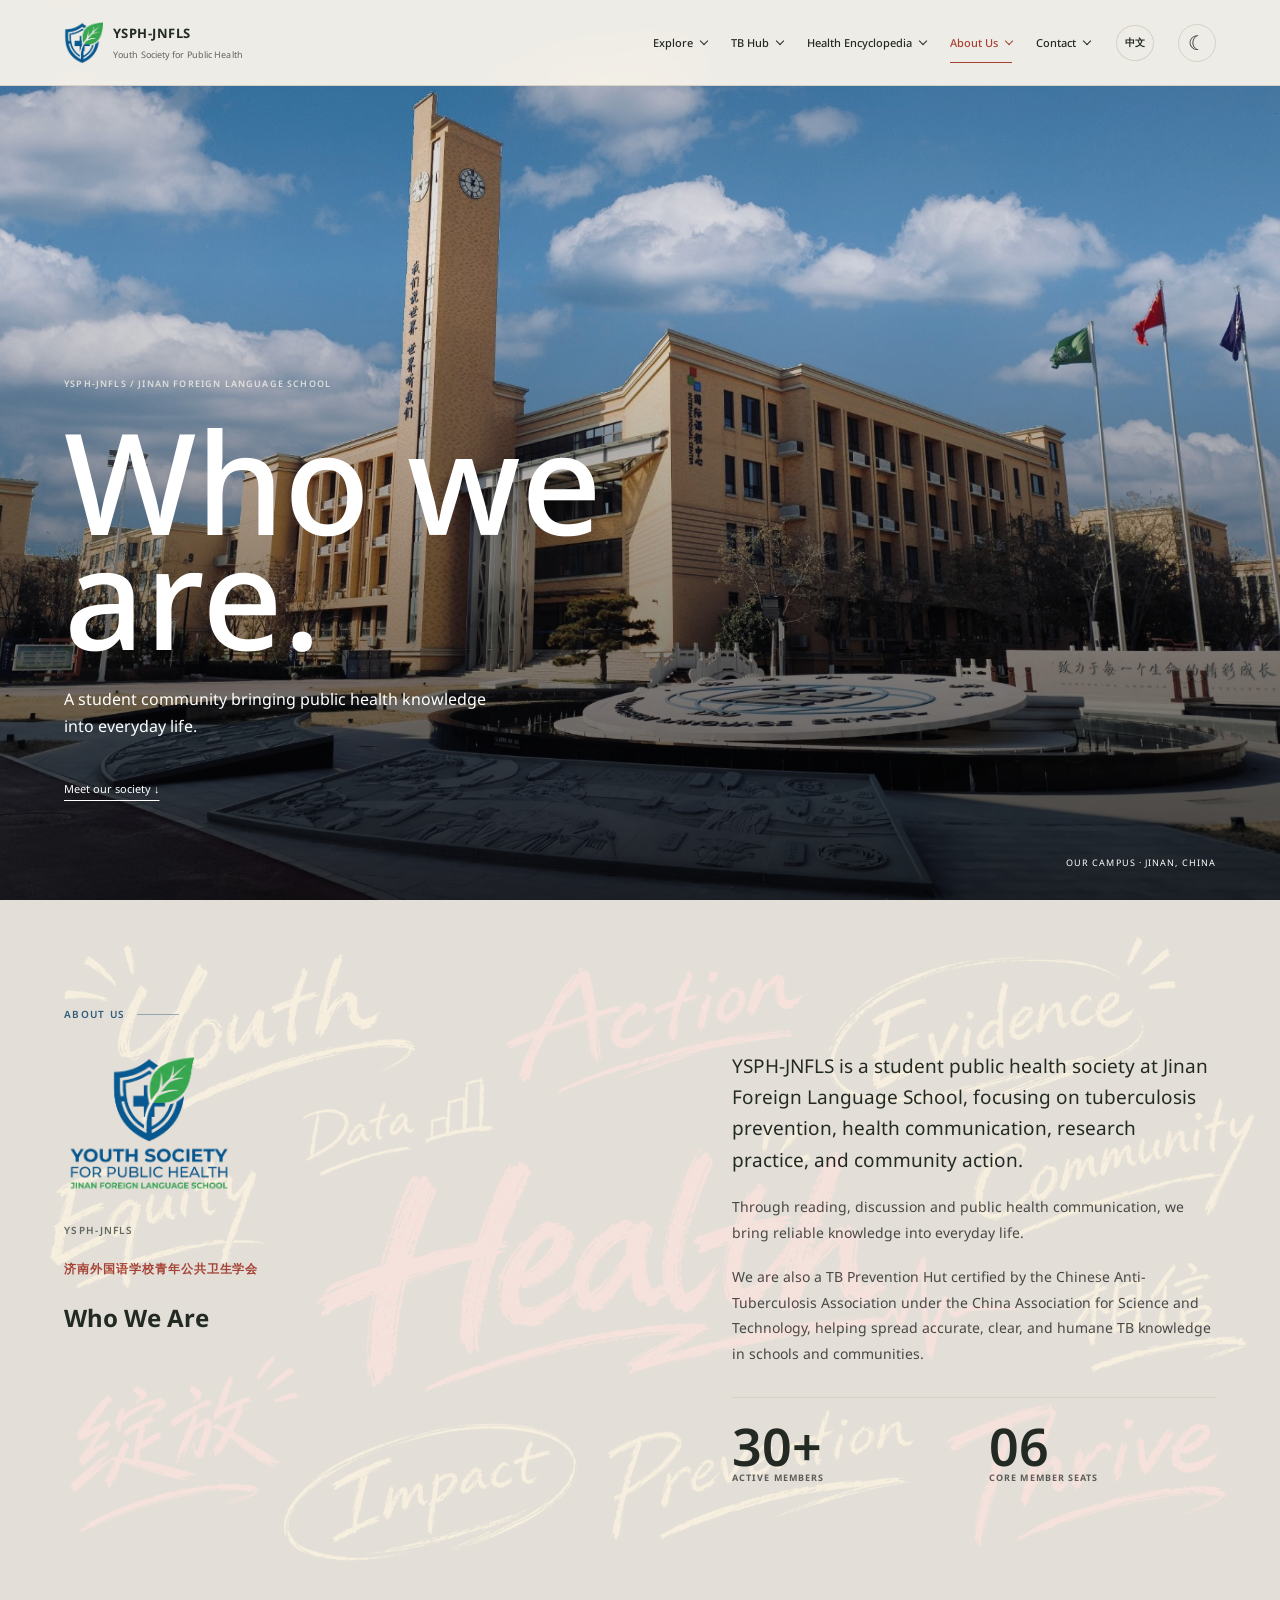
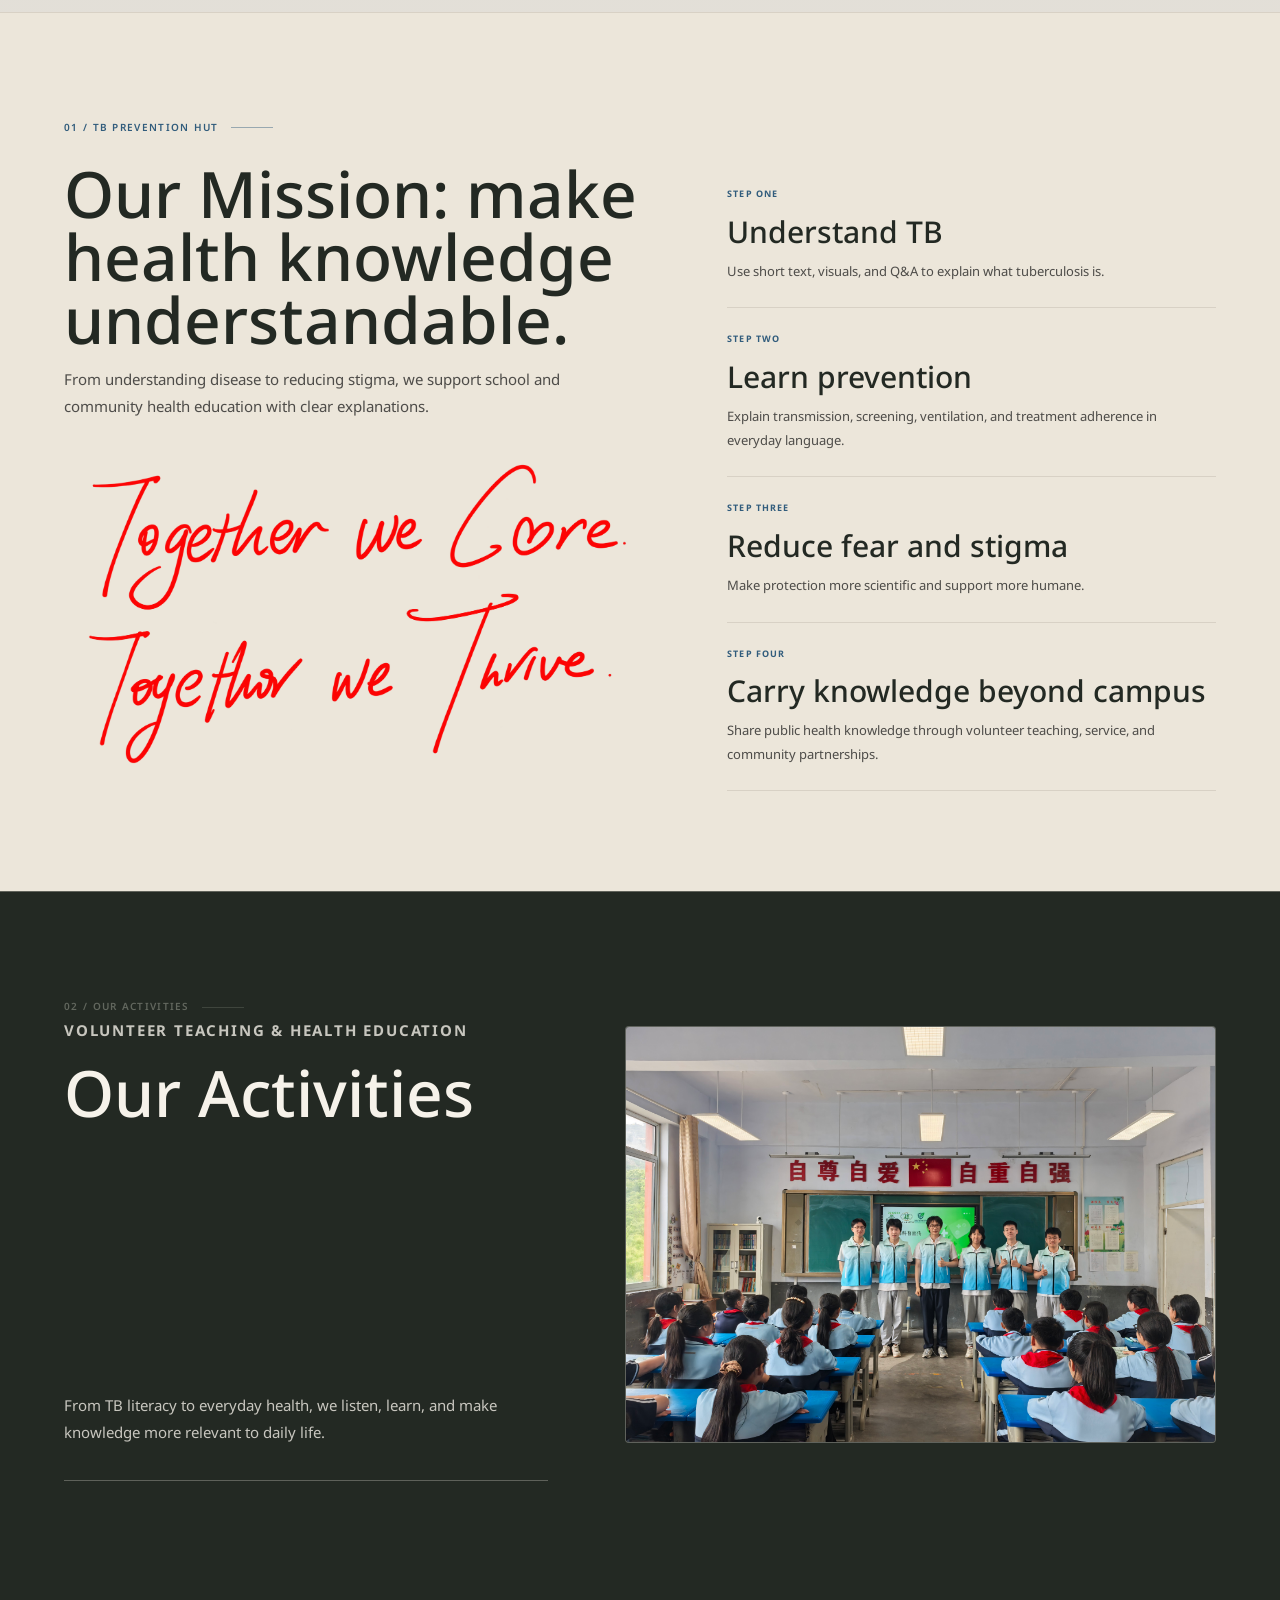
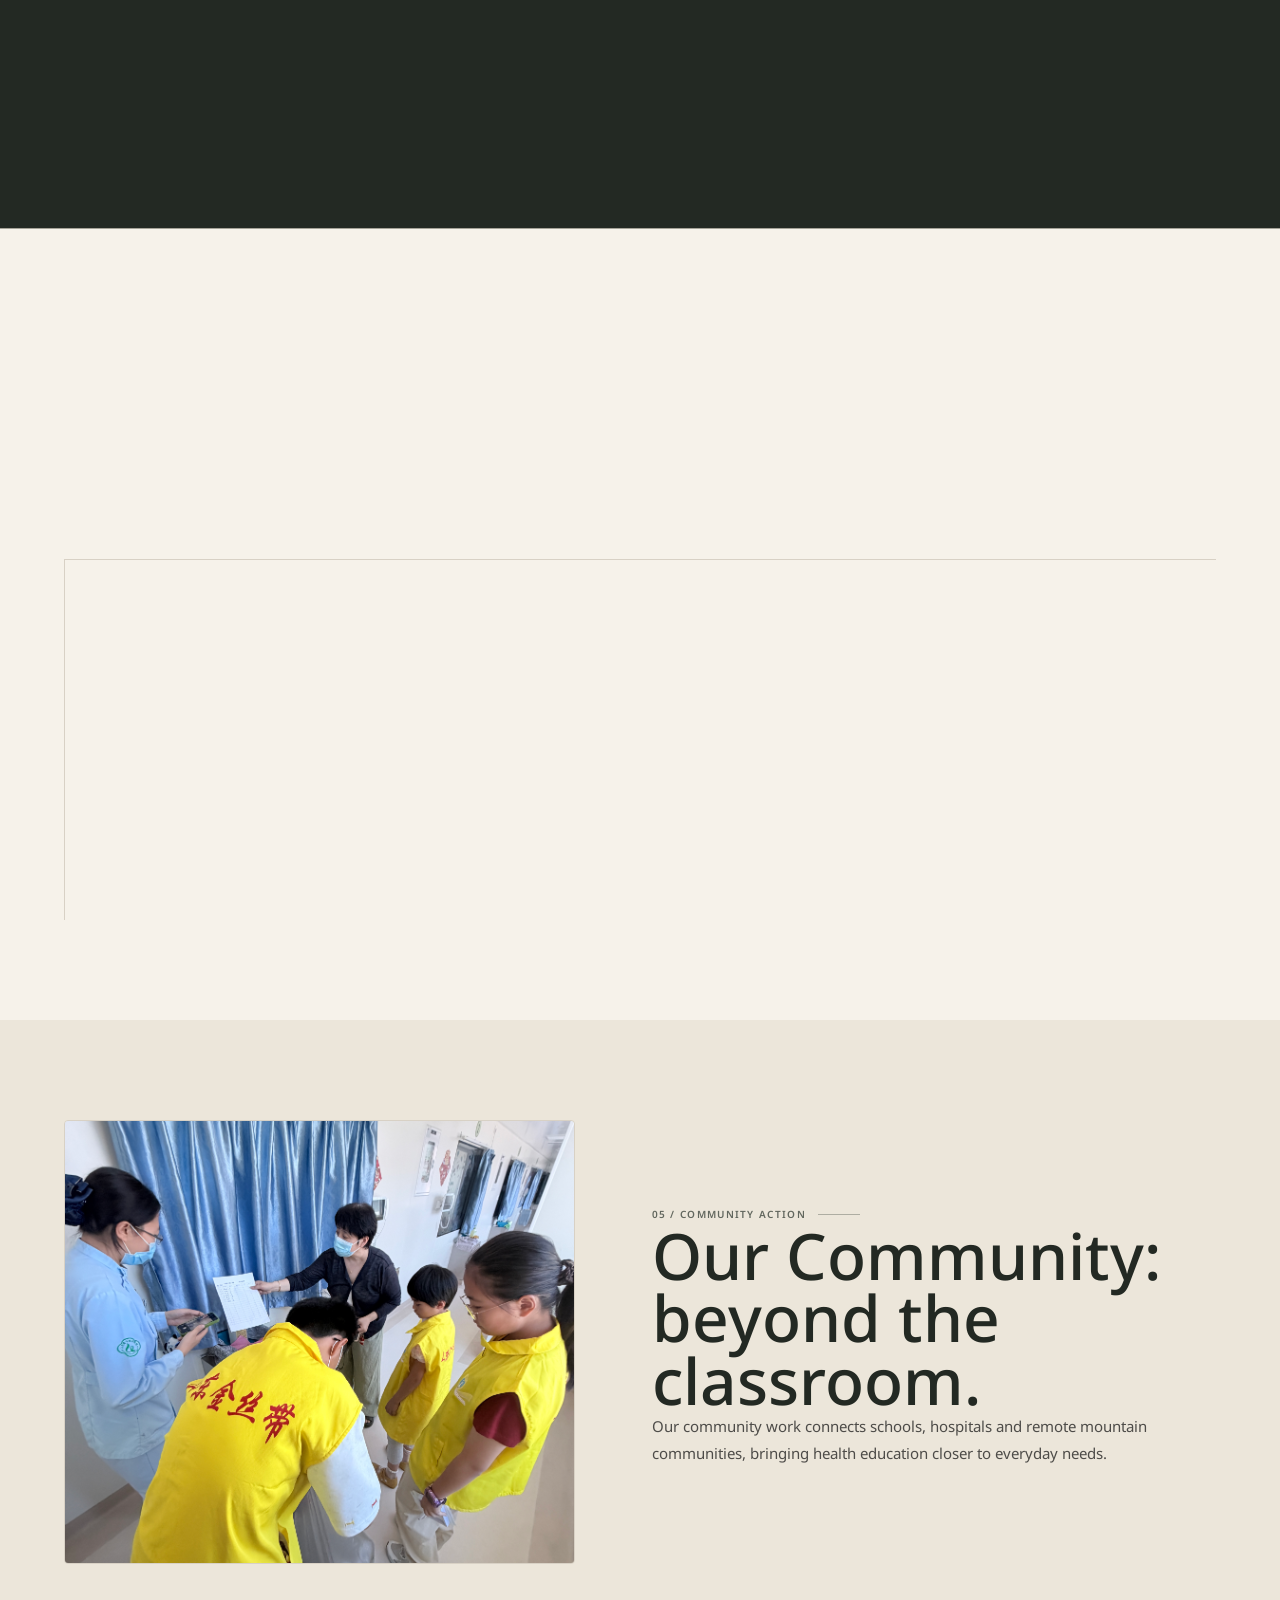
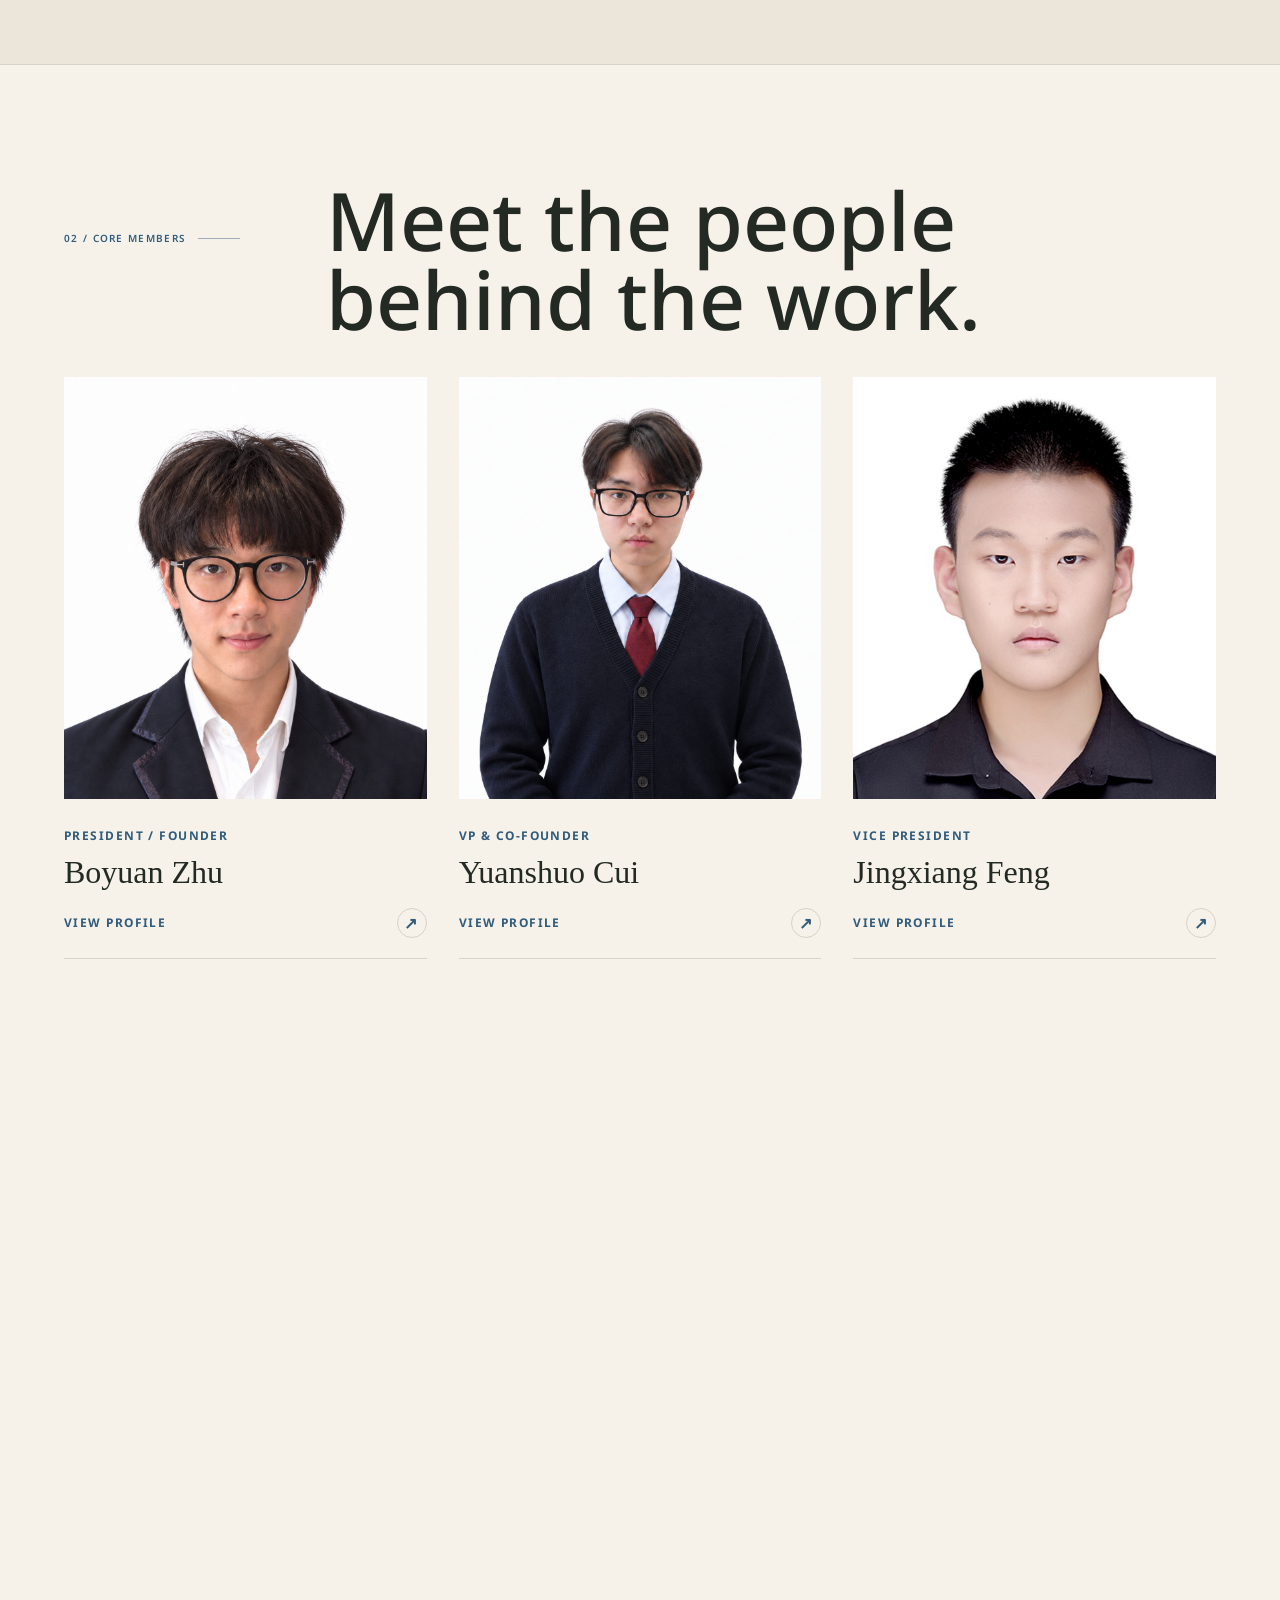
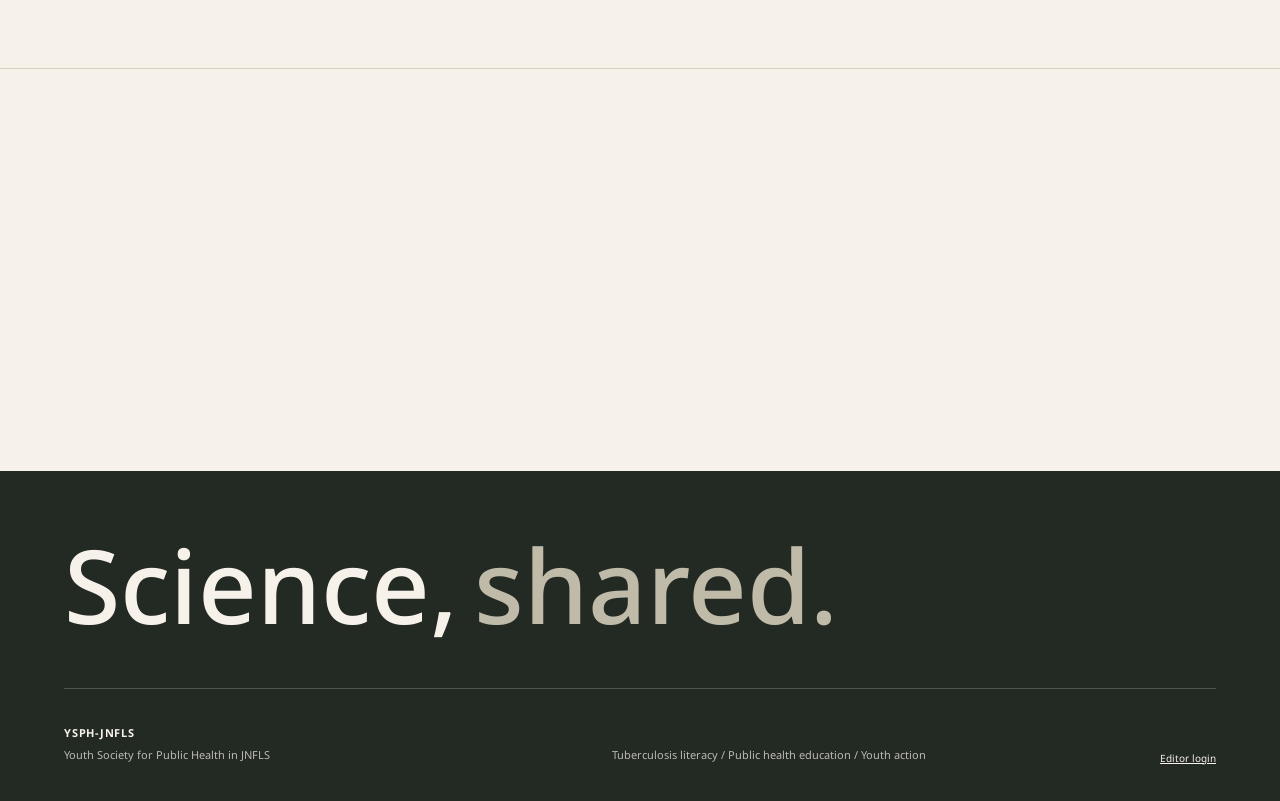
==== about.html @ 0bb88e02 "Update society introduction background and membership" ====
<!DOCTYPE html>
<html lang="en">
  <head>
    <meta charset="UTF-8" />
    <meta name="viewport" content="width=device-width, initial-scale=1.0" />
    <meta
      name="description"
      content="关于济南外国语学校青年公共卫生学会、结核病科普小屋认证身份、核心成员与青年公共健康行动。"
    />
    <title>关于我们 | YSPH-JNFLS</title>



    <link rel="stylesheet" href="styles.css?v=journal10" />
  <link rel="stylesheet" href="fonts.css?v=library-oct26"><link rel="stylesheet" href="editorial.css?v=library-oct26"><link rel="stylesheet" href="members.css?v=member-zhong-profile"><link rel="stylesheet" href="theme.css?v=6"><script src="theme.js?v=1"></script></head>
  <body class="light-page">
    <header class="site-header header-light" data-header>
      <a class="brand" href="index.html#top" aria-label="YSPH-JNFLS home">
        <img src="images/LOGO/society-mark-transparent.png" alt="" />
        <span class="brand-copy"><span class="brand-name">YSPH-JNFLS</span><span class="brand-descriptor" data-zh="青年公共卫生学会" data-en="Youth Society for Public Health">Youth Society for Public Health</span></span>
      </a>

      <button class="menu-toggle" type="button" aria-label="Open navigation" aria-expanded="false" data-menu-toggle>
        <span></span>
        <span></span>
      </button>

      <nav class="site-nav" aria-label="Primary navigation" data-site-nav>
<div class="nav-dropdown" data-dropdown><button class="nav-dropdown-toggle" type="button" aria-expanded="false" aria-controls="explore-menu" data-dropdown-toggle><span data-en="Explore" data-zh="科普首页">Explore</span><span class="nav-chevron" aria-hidden="true"></span></button>
<div class="nav-dropdown-menu" id="explore-menu"><p class="nav-menu-caption"><span data-en="Start with a question" data-zh="从一个问题开始">Start with a question</span></p>
<a href="index.html#top"><span data-en="Home" data-zh="首页">Home</span><span class="nav-link-arrow" aria-hidden="true">↗</span></a>
<a href="index.html#tb-knowledge"><span data-en="Featured: TB Explained" data-zh="本期专题：认识结核病">Featured: TB Explained</span><span class="nav-link-arrow" aria-hidden="true">↗</span></a>
<a href="index.html#reading"><span data-en="Science Literacy" data-zh="科学素养">Science Literacy</span><span class="nav-link-arrow" aria-hidden="true">↗</span></a>
</div></div>
<div class="nav-dropdown" data-dropdown><button class="nav-dropdown-toggle" type="button" aria-expanded="false" aria-controls="tb-menu" data-dropdown-toggle><span data-en="TB Hub" data-zh="结核病专区">TB Hub</span><span class="nav-chevron" aria-hidden="true"></span></button>
<div class="nav-dropdown-menu" id="tb-menu"><p class="nav-menu-caption"><span data-en="Understand the essentials" data-zh="读懂基础知识">Understand the essentials</span></p>
<a href="index.html#basics"><span data-en="What Is TB?" data-zh="什么是结核病？">What Is TB?</span><span class="nav-link-arrow" aria-hidden="true">↗</span></a>
<a href="index.html#transmission"><span data-en="How It Spreads" data-zh="如何传播">How It Spreads</span><span class="nav-link-arrow" aria-hidden="true">↗</span></a>
<a href="index.html#infection"><span data-en="Infection vs. Disease" data-zh="感染与发病">Infection vs. Disease</span><span class="nav-link-arrow" aria-hidden="true">↗</span></a>
<a href="index.html#care"><span data-en="Symptoms &amp; Seeking Care" data-zh="症状与就医">Symptoms &amp; Seeking Care</span><span class="nav-link-arrow" aria-hidden="true">↗</span></a>
<a href="index.html#tb-edu-hub"><span data-en="TB Edu Hub" data-zh="防痨科普小屋">TB Edu Hub</span><span class="nav-link-arrow" aria-hidden="true">↗</span></a>
<a href="encyclopedia.html?category=Tuberculosis"><span data-en="All TB Articles" data-zh="全部结核病文章">All TB Articles</span><span class="nav-link-arrow" aria-hidden="true">↗</span></a>
</div></div>
<div class="nav-dropdown" data-dropdown><button class="nav-dropdown-toggle" type="button" aria-expanded="false" aria-controls="reading-menu" data-dropdown-toggle><span  data-zh="科普大全" data-en="Health Encyclopedia">Health Encyclopedia</span><span class="nav-chevron" aria-hidden="true"></span></button><div class="nav-dropdown-menu" id="reading-menu"><p class="nav-menu-caption" data-zh="按主题探索公共健康" data-en="Explore public health by topic">Explore public health by topic</p><a href="encyclopedia.html"><span  data-zh="全部文章" data-en="All Articles">All Articles</span><span class="nav-link-arrow" aria-hidden="true">↗</span></a><a href="encyclopedia.html?category=Tuberculosis"><span  data-zh="结核病" data-en="Tuberculosis">Tuberculosis</span><span class="nav-link-arrow" aria-hidden="true">↗</span></a><a href="encyclopedia.html?category=Infectious%20Diseases"><span  data-zh="传染类疾病" data-en="Infectious Diseases">Infectious Diseases</span><span class="nav-link-arrow" aria-hidden="true">↗</span></a><a href="encyclopedia.html?category=Balanced%20Nutrition"><span  data-zh="均衡饮食" data-en="Balanced Nutrition">Balanced Nutrition</span><span class="nav-link-arrow" aria-hidden="true">↗</span></a><a href="encyclopedia.html?category=Everyday%20Movement"><span  data-zh="日常运动" data-en="Everyday Movement">Everyday Movement</span><span class="nav-link-arrow" aria-hidden="true">↗</span></a><a href="encyclopedia.html?category=Antimicrobial%20Resistance"><span  data-zh="抗菌药物耐药" data-en="Antimicrobial Resistance">Antimicrobial Resistance</span><span class="nav-link-arrow" aria-hidden="true">↗</span></a><a href="encyclopedia.html?category=Health%20Information"><span  data-zh="健康信息辨别" data-en="Health Information">Health Information</span><span class="nav-link-arrow" aria-hidden="true">↗</span></a></div></div>
<div class="nav-dropdown" data-dropdown><button class="nav-dropdown-toggle" type="button" aria-expanded="false" aria-controls="about-menu" data-dropdown-toggle><span data-en="About Us" data-zh="关于我们">About Us</span><span class="nav-chevron" aria-hidden="true"></span></button>
<div class="nav-dropdown-menu" id="about-menu"><p class="nav-menu-caption"><span data-en="The people behind the science" data-zh="认识科普背后的我们">The people behind the science</span></p>
<a href="about.html#who-we-are"><span data-en="Who We Are" data-zh="我们是谁">Who We Are</span><span class="nav-link-arrow" aria-hidden="true">↗</span></a>
<a href="about.html#our-mission"><span data-en="Our Mission" data-zh="我们的使命">Our Mission</span><span class="nav-link-arrow" aria-hidden="true">↗</span></a>
<a href="about.html#our-community"><span data-en="Our Community" data-zh="我们的社区">Our Community</span><span class="nav-link-arrow" aria-hidden="true">↗</span></a>
<a href="about.html#members"><span data-en="Our Team" data-zh="我们的团队">Our Team</span><span class="nav-link-arrow" aria-hidden="true">↗</span></a>
<a href="about.html#activities"><span data-en="Our Activities" data-zh="我们的活动">Our Activities</span><span class="nav-link-arrow" aria-hidden="true">↗</span></a>
</div></div>
<div class="nav-dropdown" data-dropdown><button class="nav-dropdown-toggle nav-contact-toggle" type="button" aria-expanded="false" aria-controls="contact-menu" data-dropdown-toggle><span data-en="Contact" data-zh="联系">Contact</span><span class="nav-chevron" aria-hidden="true"></span></button>
<div class="nav-dropdown-menu" id="contact-menu"><p class="nav-menu-caption"><span data-en="Keep the conversation going" data-zh="与我们交流">Keep the conversation going</span></p>
<a href="index.html#contact"><span data-en="Contact Details" data-zh="联系方式">Contact Details</span><span class="nav-link-arrow" aria-hidden="true">↗</span></a>
</div></div>
<button class="lang-toggle" type="button" data-lang-toggle aria-label="Switch language">中文</button>
</nav>
    </header>

    <main><section id="who-we-are" class="campus-hero" aria-labelledby="about-title">
<img class="campus-hero-image" src="images/JNFLS/9c23fe79a8b282987402b739eb961bec.jpg" alt="Jinan Foreign Language School campus" fetchpriority="high" />
<div class="campus-hero-shade"></div>
<div class="campus-hero-content"><p class="eyebrow">YSPH-JNFLS / JINAN FOREIGN LANGUAGE SCHOOL</p>
<h1 id="about-title"><span  data-zh="我们" data-en="Who we">Who we</span><em  data-zh="是谁" data-en="are.">are.</em></h1>
<p data-en="A student community bringing public health knowledge into everyday life." data-zh="让公共健康知识走进日常生活的青年社群。">A student community bringing public health knowledge into everyday life.</p>
<a href="#society-introduction" data-en="Meet our society ↓" data-zh="认识我们的社团 ↓">Meet our society ↓</a></div>
<span class="campus-location" data-en="OUR CAMPUS · JINAN, CHINA" data-zh="我们的校园 · 中国济南">OUR CAMPUS · JINAN, CHINA</span>
</section>
      <section id="society-introduction" class="about-hero section-pad" aria-labelledby="society-title">
        <div class="section-label" data-reveal data-zh="关于我们" data-en="About Us">About Us</div>
        <div class="about-hero-grid">
          <div>
            <img
              class="about-logo"
              src="images/LOGO/society-logo-transparent.png"
              alt="Youth Society for Public Health in Jinan Foreign Language School logo"
              data-reveal
            />
            <p class="eyebrow" data-reveal>YSPH-JNFLS</p>
            <p class="official-name" data-reveal>济南外国语学校青年公共卫生学会</p>
            <h2
              id="society-title"
              data-reveal
              data-zh="我们是谁"
              data-en="Who We Are"
            >Who We Are</h2>
          </div>
          <div class="about-hero-copy" data-reveal>
            <p
              class="identity-line"
              data-zh="YSPH-JNFLS 是济南外国语学校的学生公共卫生学术社团，关注结核病防治、健康传播、研究实践与社区行动。"
              data-en="YSPH-JNFLS is a student public health society at Jinan Foreign Language School, focusing on tuberculosis prevention, health communication, research practice, and community action."
            >YSPH-JNFLS is a student public health society at Jinan Foreign Language School, focusing on tuberculosis prevention, health communication, research practice, and community action.</p>
            <p data-zh="我们通过阅读、讨论和公共健康传播，让可靠的知识走进日常生活。" data-en="Through reading, discussion and public health communication, we bring reliable knowledge into everyday life.">Through reading, discussion and public health communication, we bring reliable knowledge into everyday life.</p>
            <p
              data-zh="我们也是中国科协下设中国防痨协会认证的防痨小屋，帮助在校园和社区中传播准确、清楚、有温度的结核病知识。"
              data-en="We are also a TB Prevention Hut certified by the Chinese Anti-Tuberculosis Association under the China Association for Science and Technology, helping spread accurate, clear, and humane TB knowledge in schools and communities."
            >We are also a TB Prevention Hut certified by the Chinese Anti-Tuberculosis Association under the China Association for Science and Technology, helping spread accurate, clear, and humane TB knowledge in schools and communities.</p>
            <div class="motion-stats about-stats" data-reveal-group aria-label="Society signals">
              <div>
                <strong>30+</strong>
                <span data-zh="活跃成员" data-en="Active members">Active members</span>
              </div>
              <div>
                <strong data-count data-target="6" data-pad="2">00</strong>
                <span data-zh="核心成员席位" data-en="Core member seats">Core member seats</span>
              </div>
            </div>
          </div>
        </div>
      </section>

      <section id="our-mission" class="tb-hut section-pad" aria-labelledby="tb-title">
        <div class="section-label" data-reveal data-zh="01 / 防痨小屋" data-en="01 / TB Prevention Hut">01 / TB Prevention Hut</div>
        <div class="tb-grid">
          <div data-reveal>
            <h2
              id="tb-title"
              data-zh="让健康知识更容易被理解。"
              data-en="Our Mission: make health knowledge understandable."
            >Our Mission: make health knowledge understandable.</h2>
            <p data-zh="从认识疾病到减少污名，我们用清楚的解释支持校园和社区的健康教育。" data-en="From understanding disease to reducing stigma, we support school and community health education with clear explanations.">From understanding disease to reducing stigma, we support school and community health education with clear explanations.</p>
            <figure class="mission-handwriting">
              <img src="images/mission-handwriting.png" alt="Together we Care. Together we Thrive." width="1672" height="941" loading="lazy">
            </figure>
          </div>
          <div class="tb-list archive-note" aria-label="TB Prevention Hut work areas" data-reveal-group>
            <article>
              <span data-zh="第一步" data-en="Step One">Step One</span>
              <h3 data-zh="认识结核病" data-en="Understand TB">Understand TB</h3>
              <p data-zh="用短句、图解和问答解释结核病是什么。" data-en="Use short text, visuals, and Q&A to explain what tuberculosis is.">Use short text, visuals, and Q&A to explain what tuberculosis is.</p>
            </article>
            <article>
              <span data-zh="第二步" data-en="Step Two">Step Two</span>
              <h3 data-zh="学会科学预防" data-en="Learn prevention">Learn prevention</h3>
              <p data-zh="把传播、筛查、通风、规范治疗讲成日常语言。" data-en="Explain transmission, screening, ventilation, and treatment adherence in everyday language.">Explain transmission, screening, ventilation, and treatment adherence in everyday language.</p>
            </article>
            <article>
              <span data-zh="第三步" data-en="Step Three">Step Three</span>
              <h3 data-zh="减少恐惧与污名" data-en="Reduce fear and stigma">Reduce fear and stigma</h3>
              <p data-zh="让防护更科学，让支持更有温度。" data-en="Make protection more scientific and support more humane.">Make protection more scientific and support more humane.</p>
            </article>
            <article>
              <span data-zh="第四步" data-en="Step Four">Step Four</span>
              <h3 data-zh="把知识带出校园" data-en="Carry knowledge beyond campus">Carry knowledge beyond campus</h3>
              <p data-zh="通过支教课堂、志愿服务和社区合作传播公共健康知识。" data-en="Share public health knowledge through volunteer teaching, service, and community partnerships.">Share public health knowledge through volunteer teaching, service, and community partnerships.</p>
            </article>
          </div>
        </div>
      </section>

      <section class="glimmer section-pad" id="activities" aria-labelledby="activities-title">
        <span id="glimmer" aria-hidden="true"></span>
        <div class="section-label" data-reveal data-zh="02 / 我们的活动" data-en="02 / Our Activities">02 / Our Activities</div>
        <div class="glimmer-layout">
          <div class="glimmer-copy" data-glimmer-copy>
            <p class="kicker" data-reveal data-zh="农村支教与健康科普" data-en="Volunteer Teaching &amp; Health Education">Volunteer Teaching &amp; Health Education</p>
            <h2 id="activities-title" data-reveal data-zh="我们的活动" data-en="Our Activities">Our Activities</h2>
            <p
              class="glimmer-subtitle"
              data-reveal
              data-zh="把公共健康教育带到边远山区的人群与社区。"
              data-en="Bringing public health education to people and communities in remote mountain areas."
            >Bringing public health education to people and communities in remote mountain areas.</p>
            <p
              data-reveal
              data-zh="在山区支教课堂上，我们和孩子们一起交流，用容易理解的方式分享公共健康知识。"
              data-en="In mountain-area classrooms, we share public health knowledge with children through conversation and accessible lessons."
            >In mountain-area classrooms, we share public health knowledge with children through conversation and accessible lessons.</p>
            <p data-zh="从结核病科普到日常健康，我们希望在倾听和交流中，让知识更贴近大家的生活。" data-en="From TB literacy to everyday health, we listen, learn, and make knowledge more relevant to daily life.">From TB literacy to everyday health, we listen, learn, and make knowledge more relevant to daily life.</p>
            <div class="glimmer-points project-meta" data-reveal-group>
              <div>
                <span data-zh="对象" data-en="Audience">Audience</span>
                <strong data-zh="边远山区社区" data-en="Remote mountain communities">Remote mountain communities</strong>
              </div>
              <div>
                <span data-zh="方式" data-en="Method">Method</span>
                <strong data-zh="课堂、材料、交流" data-en="Classes, materials, dialogue">Classes, materials, dialogue</strong>
              </div>
              <div>
                <span data-zh="重点" data-en="Focus">Focus</span>
                <strong data-zh="健康知识可理解" data-en="Understandable health knowledge">Understandable health knowledge</strong>
              </div>
              <div>
                <span data-zh="方向" data-en="Direction">Direction</span>
                <strong data-zh="从科普到行动" data-en="From literacy to action">From literacy to action</strong>
              </div>
            </div>
          </div>
          <div class="image-stack" aria-label="Volunteer teaching and health education photos">
            <figure class="image-card image-card-large" data-reveal data-story-card>
              <img
                src="images/沂蒙山支教-健康微光/ba381d72ed8f31241ad00de2bcd9efe1.JPG"
                alt="山区支教课堂中的公共健康教育"
              />
              <figcaption>
                <span data-zh="现场图像 01" data-en="Field Image 01">Field Image 01</span>
                <span data-zh="山区课堂中的健康教育。" data-en="Health education in a mountain-area classroom.">Health education in a mountain-area classroom.</span>
              </figcaption>
            </figure>
            <figure class="image-card image-card-small" data-reveal data-story-card>
              <img src="images/沂蒙山支教-健康微光/IMG_3627.JPG" alt="支教活动中的学生志愿者" />
              <figcaption>
                <span data-zh="现场图像 02" data-en="Field Image 02">Field Image 02</span>
                <span data-zh="学生志愿者与教学材料。" data-en="Student volunteers with teaching materials.">Student volunteers with teaching materials.</span>
              </figcaption>
            </figure>
          </div>
        </div>
      </section>

      <section class="programs section-pad" id="programs" aria-labelledby="programs-title">
        <div class="section-head">
          <div class="section-label" data-reveal data-zh="03 / 行动项目" data-en="03 / Programs">03 / Programs</div>
          <h2 id="programs-title" data-reveal data-zh="用更直观的方式，把公共健康讲给更多人。" data-en="Clearer public health communication for more people.">Clearer public health communication for more people.</h2>
        </div>
        <div class="program-grid">
          <article class="program-card" data-reveal>
            <span>01</span>
            <h3 data-zh="结核病科普小屋" data-en="TB Prevention Hut">TB Prevention Hut</h3>
            <p data-zh="认证身份、校园传播与社区科普内容将在这里集中呈现。" data-en="Certification, campus communication, and community-facing TB content will be collected here.">Certification, campus communication, and community-facing TB content will be collected here.</p>
            <dl>
              <div><dt data-zh="形式" data-en="Format">Format</dt><dd data-zh="图文科普" data-en="Visual explainers">Visual explainers</dd></div>
              <div><dt data-zh="产出" data-en="Output">Output</dt><dd data-zh="可读、可转发、可执行" data-en="Readable, shareable, actionable">Readable, shareable, actionable</dd></div>
            </dl>
          </article>
          <article class="program-card" data-reveal>
            <span>02</span>
            <h3 data-zh="校园公共健康教育" data-en="Campus Public Health Education">Campus Public Health Education</h3>
            <p data-zh="把疾病预防、卫生习惯和健康责任转化为适合同龄人的表达。" data-en="Translating prevention, hygiene, and health responsibility into peer-friendly language.">Translating prevention, hygiene, and health responsibility into peer-friendly language.</p>
            <dl>
              <div><dt data-zh="形式" data-en="Format">Format</dt><dd data-zh="讲座与工作坊" data-en="Talks and workshops">Talks and workshops</dd></div>
              <div><dt data-zh="产出" data-en="Output">Output</dt><dd data-zh="校园健康材料" data-en="Campus health materials">Campus health materials</dd></div>
            </dl>
          </article>
          <article class="program-card" data-reveal>
            <span>03</span>
            <h3 data-zh="公共健康研究记录" data-en="Public Health Research Notes">Public Health Research Notes</h3>
            <p data-zh="用阅读、访谈、问卷和观察，把学生好奇心整理成清楚的问题。" data-en="Turning student curiosity into clear questions through reading, interviews, surveys, and observation.">Turning student curiosity into clear questions through reading, interviews, surveys, and observation.</p>
            <dl>
              <div><dt data-zh="形式" data-en="Format">Format</dt><dd data-zh="阅读与简报" data-en="Reading and briefs">Reading and briefs</dd></div>
              <div><dt data-zh="产出" data-en="Output">Output</dt><dd data-zh="短报告与图解" data-en="Short reports and visuals">Short reports and visuals</dd></div>
            </dl>
          </article>
          <article class="program-card" data-reveal>
            <span>04</span>
            <h3 data-zh="社区服务与健康公平" data-en="Service and Health Equity">Service and Health Equity</h3>
            <p data-zh="通过农村支教、医院公益等志愿活动理解公共健康背后的真实处境。" data-en="Understanding public health through rural teaching, hospital charity work, and volunteer service.">Understanding public health through rural teaching, hospital charity work, and volunteer service.</p>
            <dl>
              <div><dt data-zh="形式" data-en="Format">Format</dt><dd data-zh="公益行动" data-en="Service action">Service action</dd></div>
              <div><dt data-zh="产出" data-en="Output">Output</dt><dd data-zh="记录、反思、合作" data-en="Records, reflection, collaboration">Records, reflection, collaboration</dd></div>
            </dl>
          </article>
        </div>
      </section>

      <section id="our-community" class="story section-pad" aria-labelledby="story-title">
        <div class="story-grid">
          <figure data-reveal>
            <img src="images/千佛山医院白血病儿童跳蚤市场/IMG_4063.JPG" alt="学生志愿者参与医院公益活动" />
          </figure>
          <div data-reveal>
            <div class="section-label" data-zh="05 / 公益行动" data-en="05 / Community Action">05 / Community Action</div>
            <h2 id="story-title" data-zh="从校园走向社区。" data-en="Our Community: beyond the classroom.">Our Community: beyond the classroom.</h2>
            <p data-zh="我们的社区行动连接学校、医院和边远山区，让健康教育与真实需求相遇。" data-en="Our community work connects schools, hospitals and remote mountain communities, bringing health education closer to everyday needs.">Our community work connects schools, hospitals and remote mountain communities, bringing health education closer to everyday needs.</p>
          </div>
        </div>
      </section>


      <section id="members" class="members section-pad" aria-labelledby="members-title">
        <div class="section-head">
          <div class="section-label" data-reveal data-zh="02 / 核心成员" data-en="02 / Core Members">02 / Core Members</div>
          <h2 id="members-title" data-reveal data-zh="一起推动科普的伙伴。" data-en="Meet the people behind the work.">Meet the people behind the work.</h2>
        </div>
        <div class="member-grid">
          <article class="member-card" data-member-card data-reveal>
            <div class="member-photo">
              <img class="member-portrait member-portrait-boyuan" src="images/team/boyuan-zhu-portrait-new.jpg" alt="祝博远 / Boyuan Zhu" />
            </div>
            <div>
              <span data-zh="社长 / 创始人" data-en="President / Founder">President / Founder</span>
              <h3 data-zh="祝博远" data-en="Boyuan Zhu">Boyuan Zhu</h3>
              <p
                data-zh="创立 YSPH-JNFLS，统筹学会方向、结核病科普、公共健康倡议与外部合作。"
                data-en="Founded YSPH-JNFLS and leads society strategy, TB literacy, public health initiatives, and external collaboration."
              >Founded YSPH-JNFLS and leads society strategy, TB literacy, public health initiatives, and external collaboration.</p>
            </div>
          </article>
          <article class="member-card" data-member-card data-reveal>
            <div class="member-photo">
              <img class="member-portrait member-portrait-cui" src="images/team/cui-yuanshuo-portrait.png" alt="崔原硕 / Yuanshuo Cui" />
            </div>
            <div>
              <span data-zh="副社长兼联合创始人" data-en="VP &amp; Co-Founder">VP &amp; Co-Founder</span>
              <h3 data-zh="崔原硕" data-en="Yuanshuo Cui">Yuanshuo Cui</h3>
              <p data-zh="内容共创者 / 聚焦生物、生物化学与公共健康科普。" data-en="Content Co-Creator / Focused on biology, biochemistry, and public health communication.">Content Co-Creator / Focused on biology, biochemistry, and public health communication.</p>
              <p class="member-profile-copy" hidden data-zh="我对生物、生物化学和公共健康一直很感兴趣。在创建这个科普网站时，我作为内容共创者，希望将自己了解到的健康知识带给更多有需要的人。我相信，科普并不只是把专业知识简单化，更重要的是保证信息准确，并让不同年龄的读者真正理解。&#10;&#10;在过去的支教活动中，我通过查阅资料、整理内容、设计宣传材料以及与小学生交流，也开始更加关注科学知识在传播过程中可能产生的误解。这些经历让我对公共健康和科学传播有了更直观的认识，也让我希望继续通过自己的学习和实践，让更多人接触到可靠、易懂的健康信息。&#10;&#10;除了生物与健康领域，我也喜欢通过不同的活动探索自己的兴趣。我长期参加学校 Biochemistry Club 生化社，并曾在药物实验室进行实习，接触基础实验操作和实验室工作。同时，我从小学习法国号并参加学校乐团，也坚持田径训练、动漫创作。这些经历让我有机会发挥创造力、承担责任并与不同的人合作，也让我保持好奇心，逐渐形成了认真探索、主动实践和乐于分享的学习方式。" data-en="I have long been interested in biology, biochemistry, and public health. As a co-creator of this science-communication website, I hope to bring the health knowledge I learn to more people who may need it. To me, science communication is not simply a matter of making specialised knowledge easier; it also means keeping information accurate and making sure readers of different ages can truly understand it.&#10;&#10;During past teaching-volunteer work, I researched sources, organised content, designed outreach materials, and spoke with primary-school students. Those experiences made me more attentive to the misunderstandings that can emerge as scientific information is shared. They also gave me a more concrete understanding of public health and science communication, and strengthened my wish to help more people access reliable, understandable health information through continued learning and practice.&#10;&#10;Beyond biology and health, I explore my interests through a range of activities. I have participated in the school Biochemistry Club for years and completed an internship in a pharmaceutical laboratory, where I encountered basic laboratory techniques and everyday lab work. I have studied French horn since childhood and played in the school orchestra; I also continue track-and-field training and create animation. These experiences have helped me develop creativity, responsibility and collaboration while keeping my curiosity alive, shaping a way of learning that values careful inquiry, active practice and sharing with others."></p>
            </div>
          </article>
          <article class="member-card" data-member-card data-reveal>
            <div class="member-photo">
              <img class="member-portrait member-portrait-feng" src="images/team/jingxiang-feng.png" alt="冯靖翔 / Jingxiang Feng" />
            </div>
            <div>
              <span data-zh="副社长" data-en="Vice President">Vice President</span>
              <h3 data-zh="冯靖翔" data-en="Jingxiang Feng">Jingxiang Feng</h3>
              <p data-zh="YSPH-JNFLS 副社长，V Club 创始人兼社长。V Club 是我们的合作伙伴，在线上和线下开展生物科普。" data-en="Vice President of YSPH-JNFLS and President and Founder of V Club, our partner in online and offline biology education.">Vice President of YSPH-JNFLS and President and Founder of V Club, our partner in online and offline biology education.</p>
            </div>
          </article>
          <article class="member-card" data-member-card data-reveal>
            <div class="member-photo">
              <img class="member-portrait member-portrait-huang" src="images/team/huang-baohang.jpeg" alt="黄宝航 / Baohang Huang" />
            </div>
            <div>
              <span data-zh="运营总监" data-en="Director of Operation">Director of Operation</span>
              <h3 data-zh="黄宝航" data-en="Baohang Huang">Baohang Huang</h3>
              <p data-zh="作为学会运营总监，Baohang 关注团队协作与日常工作的有序开展，支持学会将可靠、易懂的公共健康知识带给更多人。" data-en="As Director of Operations, Baohang supports teamwork and the society's day-to-day work, helping make reliable, accessible public health information available to more people.">As Director of Operations, Baohang supports teamwork and the society's day-to-day work, helping make reliable, accessible public health information available to more people.</p>
            </div>
          </article>
          <article class="member-card" data-member-card data-reveal>
            <div class="member-photo">
              <img class="member-portrait member-portrait-zhong" src="images/team/jinke-zhong.png" alt="钟锦科 / Jinke Zhong" loading="lazy" />
            </div>
            <div>
              <span data-zh="科学传播负责人" data-en="Science Communication Lead">Science Communication Lead</span>
              <h3 data-zh="钟锦科" data-en="Jinke Zhong">Jinke Zhong</h3>
              <p data-zh="关注神经科学、信息技术与数字传播，探索如何让可靠的公共健康知识更容易被寻找和理解。" data-en="Interested in neuroscience, information technology and digital communication, and in making reliable public health knowledge easier to find and understand.">Interested in neuroscience, information technology and digital communication, and in making reliable public health knowledge easier to find and understand.</p>
              <p class="member-profile-copy" hidden data-zh="我是钟锦科。我的学习兴趣集中在神经科学、信息技术和数字传播，尤其关注如何通过数字平台更好地获取和传播知识。我常常思考：如何让专业信息以清晰、易懂的方式走进更多人的日常生活？&#10;&#10;带着这份兴趣，我与团队共同建设了一个由高中生主导的网站，聚焦结核病防治与公共健康，为公众提供访问团队积累的 200 余篇相关文章和研究资源的线上入口。在参与网站建设的过程中，我支持团队集中呈现分散的知识资源，并关注信息组织、内容表达和阅读体验。我希望让没有生物或医学背景的读者也能更容易地搜索和理解公共健康知识，降低专业信息与公众之间的沟通门槛。&#10;&#10;在团队中，我重视开放沟通与合作，愿意倾听不同意见，与具有不同专长的伙伴共同解决问题。我也重视信息来源和表达的准确性，以认真负责的态度对待自己承担的工作。对读者的共情，是我理解信息传播的重要出发点：内容是否清楚、资源是否容易找到、表达能否照顾不同知识背景，都值得认真考虑。&#10;&#10;这段经历让我更加关注信息技术在社区服务中的实际价值。未来，我希望继续探索数字平台、信息设计和科学传播的结合，让可靠的健康知识触及更多人，帮助公众理解科学、提升健康素养并参与社区公共健康行动。" data-en="I'm Zhong Jinke. My learning interests focus on neuroscience, information technology and digital communication, with a particular emphasis on how to improve the acquisition and dissemination of knowledge through digital platforms. One of the issues I am concerned about is: How can professional information be presented in a clear and easy-to-understand way to enter the daily lives of more people?&#10;&#10;With this interest, I jointly built a website led by high school students, focusing on tuberculosis prevention and control as well as public health, providing an online entry point for the public for over 200 related articles and research resources accumulated by the team. By participating in website construction, I supported the team in presenting scattered knowledge resources in a centralized manner, and paid attention to the organization of information, content expression and reading experience. I hope to make it easier for readers without a background in biology or medicine to search for and understand public health knowledge, and lower the communication threshold between professional information and the general public.&#10;&#10;In the team, I value open communication and collaboration, am willing to listen to different opinions, and work together with members who have different expertise to solve problems. I also attach great importance to the accuracy of information sources and expressions, and approach the work I undertake with a serious and responsible attitude. Empathy for readers is an important starting point for me to understand information dissemination: whether the content is clear, whether the resources are easy to find, and whether the expression caters to different knowledge backgrounds are all worthy of serious consideration.&#10;&#10;This experience made me pay more attention to the practical value of information technology in community services. In the future, I hope to continue exploring the integration of digital platforms, information design and science communication, so that reliable health knowledge can reach a wider range of people and provide support for the public to understand science, improve health literacy and participate in community public health actions."></p>
            </div>
          </article>
          <article class="member-card" data-member-card data-reveal>
            <div class="member-photo placeholder-photo" aria-hidden="true">O</div>
            <div>
              <span data-zh="外联负责人" data-en="Outreach Lead">Outreach Lead</span>
              <h3 data-zh="待补充" data-en="Member Name">Member Name</h3>
              <p data-zh="Partnership Group / 负责老师、家庭、社区与合作方沟通。" data-en="Partnership Group / Builds relationships with teachers, families, communities, and collaborators.">Partnership Group / Builds relationships with teachers, families, communities, and collaborators.</p>
            </div>
          </article>
        </div>
      </section>

      <section class="about-cta section-pad" aria-labelledby="about-cta-title">
        <div data-reveal>
          <div class="section-label" data-zh="03 / 联系" data-en="03 / Contact">03 / Contact</div>
          <h2 id="about-cta-title" data-zh="联系济南外国语学校青年公共卫生学会" data-en="Contact YSPH-JNFLS">Contact YSPH-JNFLS</h2>
        </div>
        <div class="about-contact-details" data-reveal>
          <div class="contact-item">
            <p data-zh="邮箱" data-en="Email">Email</p>
            <div class="contact-email">twistedgxxx7@gmail.com</div>
          </div>
          <div class="contact-item">
            <p data-zh="QQ群" data-en="QQ Group">QQ Group</p>
            <div class="contact-email">706791566</div>
          </div>
        </div>
      </section>
    </main>

    <footer class="site-footer"><div class="footer-masthead"><span  data-zh="让知识" data-en="Science,">Science,</span><em  data-zh="与生活相遇。" data-en="shared.">shared.</em></div>
      <div>
        <strong>YSPH-JNFLS</strong>
        <p data-zh="济南外国语学校青年公共卫生学会" data-en="Youth Society for Public Health in JNFLS">Youth Society for Public Health in JNFLS</p>
      </div>
      <p data-zh="结核病知识传播 / 公共健康教育 / 青年行动" data-en="Tuberculosis literacy / Public health education / Youth action">Tuberculosis literacy / Public health education / Youth action</p>
    <a class="editor-link" href="admin.html" data-en="Editor login" data-zh="编辑登录">Editor login</a></footer>

    <script src="script.js?v=editorial11"></script>
    <script src="motion.js?v=design5" defer></script>
  <script src="editorial.js?v=editorial11" defer></script><script src="members.js?v=members12" defer></script></body>
</html>
---- styles.css ----
:root {
  --color-ink: #111111;
  --color-charcoal: #2b2b28;
  --color-paper: #f6f2ea;
  --color-paper-deep: #eee7da;
  --color-white: #ffffff;
  --color-stone: #d8d1c5;
  --color-line: rgba(43, 43, 40, 0.16);
  --color-sage: #6f8f7a;
  --color-red: #a64235;
  --color-blue: #315c7c;
  --color-gold: #d39244;
  --space-page: clamp(20px, 5vw, 72px);
  --max-width: 1440px;
}

* {
  box-sizing: border-box;
}

html {
  scroll-behavior: smooth;
}

body {
  margin: 0;
  background:
    linear-gradient(rgba(43, 43, 40, 0.035) 1px, transparent 1px),
    linear-gradient(90deg, rgba(43, 43, 40, 0.028) 1px, transparent 1px),
    radial-gradient(circle at 20% 10%, rgba(255, 255, 255, 0.42), transparent 30%),
    var(--color-paper);
  background-size: 100% 12px, 12px 100%, auto, auto;
  color: var(--color-ink);
  font-family: "Inter", "PingFang SC", "Hiragino Sans GB", "Microsoft YaHei", Arial, sans-serif;
  line-height: 1.55;
}

body::before {
  position: fixed;
  z-index: 100;
  inset: 0;
  pointer-events: none;
  background-image:
    radial-gradient(circle, rgba(17, 17, 17, 0.055) 0.55px, transparent 0.7px),
    radial-gradient(circle, rgba(255, 255, 255, 0.42) 0.6px, transparent 0.8px);
  background-position: 0 0, 9px 7px;
  background-size: 18px 18px, 22px 22px;
  content: "";
  opacity: 0.28;
}

body.menu-open {
  overflow: hidden;
}

img {
  display: block;
  max-width: 100%;
}

a {
  color: inherit;
}

a:focus-visible,
button:focus-visible {
  outline: 2px solid var(--color-red);
  outline-offset: 4px;
}

.site-header {
  position: fixed;
  z-index: 20;
  top: 0;
  left: 0;
  width: 100%;
  display: flex;
  align-items: center;
  justify-content: space-between;
  gap: 24px;
  padding: 14px var(--space-page);
  border-bottom: 1px solid rgba(255, 255, 255, 0.24);
  color: var(--color-white);
  transition: background 180ms ease, color 180ms ease, border-color 180ms ease, padding 180ms ease;
}

.site-header.is-scrolled,
.site-header.menu-active,
.site-header.header-light {
  background: rgba(246, 242, 234, 0.96);
  border-color: var(--color-stone);
  color: var(--color-ink);
  backdrop-filter: blur(16px);
}

.site-header.is-scrolled {
  padding-top: 10px;
  padding-bottom: 10px;
}

.brand {
  display: inline-flex;
  align-items: center;
  gap: 12px;
  min-width: 0;
  text-decoration: none;
  font-size: 12px;
  font-weight: 700;
  letter-spacing: 0.08em;
  text-transform: uppercase;
}

.brand img {
  width: 42px;
  height: 46px;
  object-fit: contain;
}

.site-header:not(.is-scrolled):not(.header-light) .brand img {
  filter: drop-shadow(0 1px 4px rgba(255, 255, 255, 0.28));
}

.site-nav {
  display: flex;
  align-items: center;
  gap: clamp(18px, 2.4vw, 30px);
  font-size: 12px;
  font-weight: 600;
  letter-spacing: 0.02em;
}

.site-nav a,
.lang-toggle {
  position: relative;
  text-decoration: none;
}

.site-nav a::after,
.lang-toggle::after {
  position: absolute;
  right: 0;
  bottom: -5px;
  left: 0;
  height: 1px;
  background: currentColor;
  content: "";
  transform: scaleX(0);
  transform-origin: right;
  transition: transform 180ms ease;
}

.site-nav a:hover::after,
.lang-toggle:hover::after {
  transform: scaleX(1);
  transform-origin: left;
}

.site-nav a[aria-current="page"]::after {
  transform: scaleX(1);
}

.site-nav .nav-cta {
  padding: 10px 15px;
  border: 1px solid currentColor;
  border-radius: 6px;
  background: rgba(246, 242, 234, 0.08);
}

.site-nav .nav-cta::after {
  display: none;
}

.lang-toggle {
  padding: 9px 11px;
  border: 1px solid currentColor;
  border-radius: 6px;
  background: rgba(246, 242, 234, 0.08);
  color: inherit;
  cursor: pointer;
  font: inherit;
}

.lang-toggle::after {
  display: none;
}

.menu-toggle {
  display: none;
  width: 44px;
  height: 44px;
  padding: 0;
  border: 1px solid currentColor;
  border-radius: 6px;
  background: transparent;
  color: inherit;
}

.menu-toggle span {
  display: block;
  width: 18px;
  height: 1px;
  margin: 6px auto;
  background: currentColor;
  transition: transform 180ms ease;
}

.menu-toggle[aria-expanded="true"] span:first-child {
  transform: translateY(3.5px) rotate(45deg);
}

.menu-toggle[aria-expanded="true"] span:last-child {
  transform: translateY(-3.5px) rotate(-45deg);
}

.hero {
  position: relative;
  min-height: 100svh;
  overflow: hidden;
  color: var(--color-white);
}

.hero::after {
  position: absolute;
  z-index: 1;
  right: var(--space-page);
  bottom: 156px;
  left: var(--space-page);
  height: 1px;
  max-width: var(--max-width);
  margin: 0 auto;
  background: rgba(255, 255, 255, 0.32);
  content: "";
}

.hero-image,
.hero-shade {
  position: absolute;
  inset: 0;
  width: 100%;
  height: 100%;
}

.hero-image {
  object-fit: cover;
  object-position: center;
  transform-origin: center;
  will-change: transform;
}

.hero-shade {
  background:
    linear-gradient(90deg, rgba(13, 18, 17, 0.78), rgba(20, 27, 25, 0.32) 54%, rgba(17, 17, 17, 0.08)),
    linear-gradient(0deg, rgba(13, 18, 17, 0.58), transparent 42%),
    linear-gradient(180deg, rgba(13, 18, 17, 0.24), transparent 24%);
}

.hero-content {
  position: relative;
  z-index: 1;
  display: flex;
  min-height: calc(100svh - 180px);
  max-width: var(--max-width);
  margin: 0 auto;
  padding: 128px var(--space-page) 178px;
  flex-direction: column;
  justify-content: center;
}

.hero-meta {
  display: flex;
  max-width: 880px;
  flex-wrap: wrap;
  gap: 8px;
  margin-bottom: 28px;
}

.hero-meta span {
  padding: 8px 10px;
  border: 1px solid rgba(255, 255, 255, 0.34);
  background: rgba(17, 17, 17, 0.18);
  color: rgba(255, 255, 255, 0.82);
  font-size: 11px;
  font-weight: 700;
  letter-spacing: 0.08em;
  text-transform: uppercase;
  backdrop-filter: blur(8px);
}

.eyebrow,
.section-label,
.kicker {
  margin: 0;
  font-size: 12px;
  font-weight: 700;
  letter-spacing: 0.12em;
  text-transform: uppercase;
}

.hero h1,
.intro h2,
.knowledge h2,
.glimmer h2,
.section-head h2,
.evidence h2,
.story h2,
.join h2 {
  margin: 0;
  font-family: "Cormorant Garamond", Georgia, serif;
  font-weight: 600;
  line-height: 0.98;
}

body[data-language="zh"] .hero h1,
body[data-language="zh"] .intro h2,
body[data-language="zh"] .knowledge h2,
body[data-language="zh"] .glimmer h2,
body[data-language="zh"] .section-head h2,
body[data-language="zh"] .evidence h2,
body[data-language="zh"] .story h2,
body[data-language="zh"] .join h2,
body[data-language="zh"] .about-hero h1,
body[data-language="zh"] .tb-hut h2,
body[data-language="zh"] .members h2,
body[data-language="zh"] .about-cta h2 {
  font-family: "Songti SC", "STSong", "Noto Serif CJK SC", "PingFang SC", serif;
  font-weight: 600;
  letter-spacing: 0;
}

.hero h1 {
  max-width: 980px;
  margin-top: 20px;
  font-size: clamp(54px, 7.2vw, 104px);
}

.hero-copy {
  max-width: 650px;
  margin: 28px 0 0;
  font-size: clamp(18px, 2vw, 22px);
}

.hero-actions {
  display: flex;
  flex-wrap: wrap;
  gap: 14px;
  margin-top: 36px;
}

.button {
  display: inline-flex;
  min-height: 48px;
  align-items: center;
  justify-content: center;
  padding: 13px 18px;
  border: 1px solid transparent;
  border-radius: 6px;
  font-size: 14px;
  font-weight: 700;
  text-decoration: none;
  transition: background 180ms ease, color 180ms ease, border-color 180ms ease;
}

.button:hover {
  border-color: currentColor;
}

.button-dark {
  background: var(--color-white);
  color: var(--color-ink);
}

.button-dark:hover {
  background: var(--color-paper);
}

.button-light {
  border-color: rgba(255, 255, 255, 0.72);
  color: var(--color-white);
}

.button-light:hover {
  background: var(--color-white);
  color: var(--color-ink);
}

.hero-facts {
  position: absolute;
  z-index: 2;
  right: var(--space-page);
  bottom: 0;
  left: var(--space-page);
  display: grid;
  max-width: var(--max-width);
  margin: 0 auto;
  grid-template-columns: repeat(3, 1fr);
  border: 1px solid rgba(255, 255, 255, 0.34);
  border-bottom: 0;
  background: rgba(17, 17, 17, 0.5);
  backdrop-filter: blur(16px);
}

.hero-facts div {
  min-height: 128px;
  padding: 22px;
  border-right: 1px solid rgba(255, 255, 255, 0.24);
}

.hero-facts div:last-child {
  border-right: 0;
}

.hero-facts span,
.program-card span,
.research-list span,
.event-list span {
  display: block;
  color: var(--color-gold);
  font-size: 12px;
  font-weight: 700;
  letter-spacing: 0.12em;
  text-transform: uppercase;
}

.hero-facts strong {
  display: block;
  margin-top: 8px;
  font-size: 18px;
}

.hero-facts p {
  margin: 6px 0 0;
  color: rgba(255, 255, 255, 0.78);
  font-size: 14px;
}

.section-pad {
  max-width: var(--max-width);
  margin: 0 auto;
  padding: 110px var(--space-page);
}

.section-label {
  display: inline-flex;
  align-items: center;
  gap: 12px;
}

.section-label::after {
  display: inline-block;
  width: 42px;
  height: 1px;
  background: currentColor;
  content: "";
  opacity: 0.45;
}

.intro {
  border-bottom: 1px solid var(--color-stone);
}

.knowledge {
  border-bottom: 1px solid var(--color-stone);
}

.intro .text-link {
  margin-top: 18px;
}

.intro-grid,
.evidence-grid,
.join {
  display: grid;
  grid-template-columns: minmax(0, 1.1fr) minmax(280px, 0.9fr);
  gap: clamp(36px, 7vw, 110px);
}

.intro .section-label,
.knowledge .section-label,
.programs .section-label,
.evidence .section-label,
.events .section-label,
.join .section-label {
  margin-bottom: 28px;
  color: var(--color-blue);
}

.intro h2,
.knowledge h2,
.glimmer h2,
.section-head h2,
.evidence h2,
.story h2,
.join h2 {
  font-size: clamp(40px, 5vw, 68px);
}

.intro-copy {
  align-self: end;
  color: rgba(17, 17, 17, 0.76);
  font-size: 18px;
}

.knowledge-grid {
  display: grid;
  margin-top: 52px;
  grid-template-columns: repeat(4, 1fr);
  gap: 1px;
  background: var(--color-stone);
}

.knowledge-grid article {
  min-height: 260px;
  padding: 24px;
  background: rgba(255, 255, 255, 0.42);
}

.knowledge-grid span {
  display: block;
  color: var(--color-red);
  font-size: 12px;
  font-weight: 700;
  letter-spacing: 0.12em;
  text-transform: uppercase;
}

body[data-language="zh"] .knowledge-grid span,
body[data-language="zh"] .section-label,
body[data-language="zh"] .eyebrow,
body[data-language="zh"] .kicker,
body[data-language="zh"] .hero-meta span,
body[data-language="zh"] .hero-facts span,
body[data-language="zh"] .program-card span,
body[data-language="zh"] .research-list span,
body[data-language="zh"] .event-list span,
body[data-language="zh"] .tb-list span,
body[data-language="zh"] .member-card span {
  letter-spacing: 0.04em;
}

.knowledge-grid h3 {
  margin: 18px 0 12px;
  font-size: 24px;
  line-height: 1.18;
}

.knowledge-grid p {
  margin: 0;
  color: rgba(17, 17, 17, 0.68);
  font-size: 16px;
}

.mission-notes {
  display: grid;
  margin-top: 70px;
  grid-template-columns: repeat(3, 1fr);
  border-top: 1px solid var(--color-line);
  border-left: 1px solid var(--color-line);
}

.mission-notes article {
  min-height: 240px;
  padding: 24px;
  border-right: 1px solid var(--color-line);
  border-bottom: 1px solid var(--color-line);
  background: rgba(255, 255, 255, 0.2);
}

.mission-notes span,
.official-name {
  display: block;
  color: var(--color-blue);
  font-size: 12px;
  font-weight: 700;
  letter-spacing: 0.12em;
  text-transform: uppercase;
}

.mission-notes h3 {
  margin: 72px 0 10px;
  font-family: "Cormorant Garamond", Georgia, serif;
  font-size: 42px;
  line-height: 0.95;
}

.mission-notes p {
  margin: 0;
  color: rgba(17, 17, 17, 0.68);
}

.intro-copy p,
.glimmer-copy p,
.evidence p,
.story p,
.join-panel p {
  margin: 0 0 18px;
}

.glimmer {
  max-width: none;
  border-top: 1px solid rgba(216, 209, 197, 0.34);
  border-bottom: 1px solid rgba(216, 209, 197, 0.72);
  background:
    linear-gradient(rgba(246, 242, 234, 0.04) 1px, transparent 1px),
    linear-gradient(90deg, rgba(246, 242, 234, 0.035) 1px, transparent 1px),
    var(--color-charcoal);
  background-size: 100% 18px, 18px 100%, auto;
  color: var(--color-paper);
}

.glimmer-layout {
  display: grid;
  max-width: var(--max-width);
  margin: 0 auto;
  grid-template-columns: minmax(0, 0.9fr) minmax(320px, 1.1fr);
  gap: clamp(36px, 6vw, 88px);
  padding: 34px;
  border: 1px solid rgba(246, 242, 234, 0.18);
  background: rgba(246, 242, 234, 0.035);
}

.initiative-logo {
  width: min(220px, 64vw);
  margin-bottom: 38px;
  border-radius: 8px;
}

.kicker {
  margin-bottom: 16px;
  color: var(--color-gold);
}

.glimmer-copy p {
  max-width: 650px;
  color: rgba(246, 242, 234, 0.78);
  font-size: 17px;
}

.glimmer-subtitle {
  max-width: 680px;
  margin: 16px 0 28px !important;
  color: rgba(246, 242, 234, 0.9) !important;
  font-size: clamp(20px, 2.2vw, 28px) !important;
  line-height: 1.2;
}

.glimmer-points {
  display: grid;
  margin-top: 34px;
  border-top: 1px solid rgba(246, 242, 234, 0.22);
}

.glimmer-points div {
  display: grid;
  grid-template-columns: 120px 1fr;
  gap: 18px;
  padding: 18px 0;
  border-bottom: 1px solid rgba(246, 242, 234, 0.22);
}

.project-meta {
  border-color: rgba(246, 242, 234, 0.28);
}

.glimmer-points span {
  color: var(--color-gold);
  font-size: 12px;
  font-weight: 700;
  letter-spacing: 0.12em;
  text-transform: uppercase;
}

.glimmer-points strong {
  font-size: 16px;
}

.motion-stats {
  display: grid;
  gap: 1px;
  margin-top: 34px;
  background: rgba(216, 209, 197, 0.24);
}

.motion-stats div {
  display: grid;
  min-height: 104px;
  padding: 18px;
  align-content: space-between;
  background: rgba(255, 255, 255, 0.07);
}

.motion-stats strong {
  display: block;
  font-family: "Cormorant Garamond", Georgia, serif;
  font-size: 52px;
  font-weight: 600;
  line-height: 0.9;
}

.motion-stats span {
  color: rgba(246, 242, 234, 0.72);
  font-size: 12px;
  font-weight: 700;
  letter-spacing: 0.12em;
  text-transform: uppercase;
}

.glimmer-stats {
  grid-template-columns: repeat(3, 1fr);
}

.image-stack {
  position: relative;
  display: grid;
  align-content: center;
  gap: 20px;
}

.image-card {
  margin: 0;
  overflow: hidden;
  border: 1px solid rgba(246, 242, 234, 0.24);
  border-radius: 4px;
  background: rgba(255, 255, 255, 0.06);
}

.image-card img {
  width: 100%;
  height: 100%;
  object-fit: cover;
}

.image-card-large {
  aspect-ratio: 1.42;
}

.image-card-small {
  width: 58%;
  aspect-ratio: 1.34;
  justify-self: end;
}

.image-card figcaption {
  display: flex;
  justify-content: space-between;
  gap: 14px;
  padding: 12px 14px;
  color: rgba(246, 242, 234, 0.72);
  font-size: 13px;
}

.image-card figcaption span {
  color: var(--color-gold);
  font-weight: 700;
  letter-spacing: 0.1em;
  text-transform: uppercase;
}

.section-head {
  display: grid;
  grid-template-columns: 230px minmax(0, 850px);
  gap: 32px;
  margin-bottom: 42px;
}

.program-grid {
  display: grid;
  grid-template-columns: repeat(4, 1fr);
  border-top: 1px solid var(--color-stone);
  border-left: 1px solid var(--color-stone);
}

.program-card {
  display: flex;
  min-height: 360px;
  padding: 26px;
  flex-direction: column;
  border-right: 1px solid var(--color-stone);
  border-bottom: 1px solid var(--color-stone);
  background: rgba(255, 255, 255, 0.24);
}

.program-card:hover {
  background: rgba(255, 255, 255, 0.42);
}

.program-card h3 {
  margin: 42px 0 12px;
  font-family: "Cormorant Garamond", Georgia, serif;
  font-size: 30px;
  line-height: 1;
}

.program-card p {
  margin: 0;
  color: rgba(17, 17, 17, 0.72);
}

.program-card dl {
  display: grid;
  gap: 12px;
  margin: auto 0 0;
}

.program-card dl div {
  display: grid;
  grid-template-columns: 70px 1fr;
  gap: 16px;
  border-top: 1px solid var(--color-stone);
  padding-top: 12px;
}

.program-card dt {
  color: var(--color-blue);
  font-size: 11px;
  font-weight: 700;
  letter-spacing: 0.12em;
  text-transform: uppercase;
}

.program-card dd {
  margin: 0;
  font-size: 13px;
}

.evidence {
  border-top: 1px solid var(--color-stone);
  border-bottom: 1px solid var(--color-stone);
}

.evidence p {
  color: rgba(17, 17, 17, 0.72);
  font-size: 18px;
}

.research-list {
  display: grid;
  border-top: 1px solid var(--color-stone);
}

.research-list article {
  display: grid;
  grid-template-columns: minmax(160px, 0.42fr) minmax(0, 1fr);
  gap: 28px;
  padding: 28px 0;
  border-bottom: 1px solid var(--color-stone);
}

.research-list h3 {
  margin: 0 0 8px;
  font-size: 22px;
}

.research-list p {
  margin: 0;
  grid-column: 2;
  font-size: 15px;
}

.story {
  max-width: none;
  background: var(--color-paper-deep);
}

.story-grid {
  display: grid;
  max-width: var(--max-width);
  margin: 0 auto;
  grid-template-columns: minmax(320px, 0.95fr) minmax(0, 1.05fr);
  gap: clamp(36px, 6vw, 90px);
  align-items: center;
}

.story figure {
  margin: 0;
  overflow: hidden;
  aspect-ratio: 1.15;
  border: 1px solid var(--color-stone);
  border-radius: 4px;
}

.story img {
  width: 100%;
  height: 100%;
  object-fit: cover;
  transform: rotate(0deg);
}

.story p {
  color: rgba(17, 17, 17, 0.72);
  font-size: 18px;
}

.text-link {
  display: inline-flex;
  margin-top: 12px;
  color: var(--color-blue);
  font-weight: 700;
  text-decoration-thickness: 1px;
  text-underline-offset: 5px;
}

.events {
  border-bottom: 1px solid var(--color-stone);
}

.event-list {
  display: grid;
  gap: 1px;
  background: var(--color-stone);
}

.event-list article {
  display: grid;
  grid-template-columns: 110px minmax(180px, 0.7fr) minmax(220px, 1fr) 140px;
  gap: 24px;
  align-items: start;
  padding: 24px;
  background: var(--color-paper);
}

.event-list article:hover {
  background: rgba(255, 255, 255, 0.38);
}

.event-list time {
  color: var(--color-blue);
  font-weight: 700;
}

.event-list h3,
.event-list p {
  margin: 0;
}

.event-list h3 {
  font-size: 19px;
}

.event-list p {
  color: rgba(17, 17, 17, 0.7);
}

.join {
  align-items: start;
}

.join-panel {
  padding: 34px;
  border: 1px solid var(--color-stone);
  border-radius: 4px;
  background: rgba(255, 255, 255, 0.44);
}

.join-panel p {
  color: rgba(17, 17, 17, 0.72);
  font-size: 18px;
}

.contact-lines {
  display: flex;
  flex-wrap: wrap;
  gap: 10px;
  margin-top: 26px;
  padding-top: 22px;
  border-top: 1px solid var(--color-stone);
}

.contact-lines a {
  padding: 10px 12px;
  border: 1px solid var(--color-line);
  border-radius: 4px;
  color: var(--color-blue);
  font-weight: 700;
  text-decoration: none;
}

.contact-lines a:hover {
  background: var(--color-ink);
  color: var(--color-paper);
}

.contact-lines span {
  display: flex;
  align-items: center;
  color: rgba(17, 17, 17, 0.6);
}

.contact-panel {
  display: grid;
  gap: 26px;
}

.contact-item {
  display: grid;
  gap: 10px;
}

.contact-panel p {
  margin: 0;
  color: rgba(17, 17, 17, 0.58);
  font-size: 14px;
  font-weight: 700;
  letter-spacing: 0.08em;
  text-transform: uppercase;
}

.contact-email {
  color: var(--color-blue);
  font-size: clamp(24px, 3vw, 42px);
  font-weight: 700;
  line-height: 1.1;
  overflow-wrap: anywhere;
}

.about-contact-details {
  display: grid;
  gap: 22px;
  align-self: center;
  padding: 28px 0;
  border-top: 1px solid var(--color-stone);
  border-bottom: 1px solid var(--color-stone);
}

.about-contact-details .contact-item {
  gap: 6px;
}

.about-contact-details .contact-item p {
  margin: 0;
  color: rgba(17, 17, 17, 0.58);
  font-size: 12px;
  letter-spacing: 0.08em;
  text-transform: uppercase;
}

.site-footer {
  display: flex;
  justify-content: space-between;
  gap: 30px;
  padding: 36px var(--space-page);
  background: var(--color-ink);
  color: var(--color-paper);
}

.site-footer strong {
  display: block;
  margin-bottom: 4px;
}

.site-footer p {
  margin: 0;
  color: rgba(246, 242, 234, 0.72);
}

.about-hero {
  padding-top: 150px;
  border-bottom: 1px solid var(--color-stone);
}

.about-logo {
  width: min(290px, 72vw);
  height: auto;
  margin: 0 0 28px;
}

.about-hero-grid,
.tb-grid,
.about-cta {
  display: grid;
  grid-template-columns: minmax(0, 1.08fr) minmax(300px, 0.92fr);
  gap: clamp(36px, 7vw, 110px);
}

.about-hero .section-label,
.tb-hut .section-label,
.members .section-label,
.about-cta .section-label {
  margin-bottom: 28px;
  color: var(--color-blue);
}

.about-hero h1,
.tb-hut h2,
.members h2,
.about-cta h2 {
  margin: 16px 0 0;
  font-family: "Cormorant Garamond", Georgia, serif;
  font-size: clamp(48px, 6.3vw, 88px);
  font-weight: 600;
  line-height: 0.98;
}

.about-hero h1 {
  font-size: clamp(44px, 5.2vw, 76px);
}

.official-name {
  margin-top: 22px;
  color: var(--color-red);
  text-transform: none;
  letter-spacing: 0.08em;
}

.about-hero-copy {
  align-self: end;
  color: rgba(17, 17, 17, 0.74);
  font-size: 18px;
}

.identity-line {
  color: var(--color-ink) !important;
  font-size: 22px;
  line-height: 1.35;
}

.about-hero-copy p {
  margin: 0 0 18px;
}

.about-stats {
  grid-template-columns: repeat(2, 1fr);
  margin-top: 30px;
  background: var(--color-stone);
}

.about-stats div {
  background: rgba(255, 255, 255, 0.44);
}

.about-stats strong {
  color: var(--color-blue);
}

.about-stats span {
  color: rgba(17, 17, 17, 0.64);
}

.tb-hut {
  max-width: none;
  background: var(--color-white);
}

.tb-grid {
  max-width: var(--max-width);
  margin: 0 auto;
}

.tb-hut h2,
.about-cta h2 {
  margin-top: 0;
  font-size: clamp(40px, 5vw, 68px);
}

.tb-hut p {
  color: rgba(17, 17, 17, 0.72);
  font-size: 18px;
}

.tb-list {
  display: grid;
  border-top: 1px solid var(--color-stone);
}

.archive-note {
  padding: 8px 24px;
  border: 1px solid var(--color-stone);
  background: var(--color-paper);
}

.tb-list article {
  padding: 24px 0;
  border-bottom: 1px solid var(--color-stone);
}

.tb-list span,
.member-card span {
  display: block;
  color: var(--color-blue);
  font-size: 12px;
  font-weight: 700;
  letter-spacing: 0.12em;
  text-transform: uppercase;
}

.tb-list h3 {
  margin: 10px 0 8px;
  font-size: 22px;
}

.tb-list p {
  margin: 0;
  font-size: 15px;
}

.members {
  border-top: 1px solid var(--color-stone);
  border-bottom: 1px solid var(--color-stone);
}

.member-grid {
  display: grid;
  grid-template-columns: repeat(3, 1fr);
  gap: 1px;
  background: var(--color-stone);
}

.member-card {
  display: grid;
  min-height: 460px;
  padding: 18px;
  align-content: space-between;
  background: rgba(246, 242, 234, 0.82);
}

.member-photo {
  display: grid;
  width: 100%;
  aspect-ratio: 0.86;
  margin-bottom: 24px;
  place-items: center;
  overflow: hidden;
  border: 1px solid var(--color-stone);
  border-radius: 4px;
  background:
    linear-gradient(rgba(49, 92, 124, 0.12) 1px, transparent 1px),
    linear-gradient(90deg, rgba(49, 92, 124, 0.1) 1px, transparent 1px),
    linear-gradient(135deg, rgba(111, 143, 122, 0.18), rgba(49, 92, 124, 0.12));
  background-size: 22px 22px, 22px 22px, auto;
  color: rgba(49, 92, 124, 0.72);
  font-family: "Cormorant Garamond", Georgia, serif;
  font-size: 58px;
  font-weight: 700;
  letter-spacing: 0;
  text-transform: uppercase;
}

.member-photo img {
  width: 100%;
  height: 100%;
  object-fit: cover;
}

.member-card h3 {
  margin: 10px 0 8px;
  font-family: "Cormorant Garamond", Georgia, serif;
  font-size: 32px;
  line-height: 1;
}

.member-card p {
  margin: 0;
  color: rgba(17, 17, 17, 0.72);
}

.member-card p strong {
  color: var(--color-blue);
  font-size: 12px;
  letter-spacing: 0.08em;
  text-transform: uppercase;
}

.about-cta {
  align-items: end;
}

.about-cta .button-dark {
  width: fit-content;
  justify-self: end;
  background: var(--color-ink);
  color: var(--color-paper);
}

.about-cta .button-dark:hover {
  background: var(--color-charcoal);
}

.motion-ready [data-reveal],
.motion-ready [data-reveal-group] > * {
  opacity: 0;
  transform: translateY(28px);
  transition:
    opacity 700ms ease,
    transform 850ms cubic-bezier(0.16, 1, 0.3, 1);
  transition-delay: var(--reveal-delay, 0ms);
}

.motion-ready [data-reveal].is-visible,
.motion-ready [data-reveal-group] > *.is-visible {
  opacity: 1;
  transform: translateY(0);
}

.motion-ready .hero [data-reveal] {
  transform: translateY(18px);
}

.motion-ready .program-card.is-visible,
.motion-ready .member-card.is-visible {
  transform: translateY(0);
}

.motion-ready .member-card .member-photo {
  transition: transform 900ms cubic-bezier(0.16, 1, 0.3, 1);
}

.motion-ready .member-card.is-visible .member-photo {
  transform: translateY(-4px);
}

.motion-ready:not(.reduced-motion) .button,
.motion-ready:not(.reduced-motion) .text-link,
.motion-ready:not(.reduced-motion) .program-card,
.motion-ready:not(.reduced-motion) .member-card,
.motion-ready:not(.reduced-motion) .image-card {
  transition:
    opacity 700ms ease,
    transform 850ms cubic-bezier(0.16, 1, 0.3, 1),
    background 180ms ease,
    color 180ms ease,
    border-color 180ms ease;
}

.motion-ready:not(.reduced-motion) .program-card:hover,
.motion-ready:not(.reduced-motion) .member-card:hover {
  transform: translateY(-6px);
}

.motion-ready:not(.reduced-motion) .image-card:hover img,
.motion-ready:not(.reduced-motion) .story figure:hover img {
  transform: scale(1.02);
}

.image-card img,
.story img {
  transition: transform 900ms cubic-bezier(0.16, 1, 0.3, 1);
}

@media (min-width: 1081px) and (min-height: 860px) {
  .glimmer-copy {
    position: sticky;
    top: 118px;
    align-self: start;
  }

  .glimmer {
    overflow: clip;
  }
}

@media (max-width: 1080px) {
  .site-nav {
    gap: 12px;
    font-size: 11px;
  }

  .lang-toggle {
    padding-right: 9px;
    padding-left: 9px;
  }

  .program-grid {
    grid-template-columns: repeat(2, 1fr);
  }

  .knowledge-grid {
    grid-template-columns: repeat(2, 1fr);
  }

  .member-grid {
    grid-template-columns: repeat(2, 1fr);
  }

  .glimmer-layout,
  .story-grid {
    grid-template-columns: 1fr;
  }

  .image-card-small {
    width: 70%;
  }

  .event-list article {
    grid-template-columns: 90px 1fr;
  }

  .event-list span {
    grid-column: 2;
  }
}

@media (max-width: 760px) {
  .site-header {
    padding-top: 12px;
    padding-bottom: 12px;
  }

  .brand span {
    max-width: 160px;
    overflow-wrap: anywhere;
  }

  .menu-toggle {
    display: block;
    flex: 0 0 auto;
  }

  .site-nav {
    position: fixed;
    top: 69px;
    right: 0;
    left: 0;
    display: none;
    padding: 24px var(--space-page) 30px;
    flex-direction: column;
    align-items: stretch;
    gap: 0;
    border-bottom: 1px solid var(--color-stone);
    background: rgba(246, 242, 234, 0.98);
    color: var(--color-ink);
  }

  .site-nav.is-open {
    display: flex;
  }

  .site-nav a {
    padding: 16px 0;
    border-bottom: 1px solid var(--color-stone);
  }

  .lang-toggle {
    width: 100%;
    margin-top: 16px;
    padding: 13px 16px;
    color: var(--color-ink);
    text-align: center;
  }

  .site-nav .nav-cta {
    margin-top: 16px;
    padding: 13px 16px;
    text-align: center;
  }

  .hero-content {
    min-height: auto;
    padding-top: 116px;
    padding-bottom: 34px;
  }

  .hero h1 {
    font-size: clamp(46px, 15vw, 58px);
  }

  .hero-facts {
    position: relative;
    right: auto;
    bottom: auto;
    left: auto;
    grid-template-columns: 1fr;
    margin: 0 var(--space-page) 24px;
  }

  .hero-facts div {
    min-height: auto;
    padding: 16px 18px;
    border-right: 0;
    border-bottom: 1px solid rgba(255, 255, 255, 0.24);
  }

  .hero-facts div:last-child {
    border-bottom: 0;
  }

  .section-pad {
    padding-top: 74px;
    padding-bottom: 74px;
  }

  .intro-grid,
  .evidence-grid,
  .join,
  .section-head,
  .about-hero-grid,
  .tb-grid,
  .about-cta {
    grid-template-columns: 1fr;
    gap: 24px;
  }

  .intro h2,
  .knowledge h2,
  .glimmer h2,
  .section-head h2,
  .evidence h2,
  .story h2,
  .join h2,
  .about-hero h1,
  .tb-hut h2,
  .members h2,
  .about-cta h2 {
    font-size: 40px;
  }

  .about-hero {
    padding-top: 112px;
  }

  .glimmer-points div,
  .program-card dl div,
  .glimmer-stats,
  .about-stats {
    grid-template-columns: 1fr;
    gap: 6px;
  }

  .image-card-small {
    width: 100%;
  }

  .program-grid {
    grid-template-columns: 1fr;
  }

  .knowledge-grid {
    grid-template-columns: 1fr;
  }

  .mission-notes {
    grid-template-columns: 1fr;
  }

  .member-grid {
    grid-template-columns: 1fr;
  }

  .member-card {
    min-height: auto;
  }

  .member-photo {
    aspect-ratio: 1.05;
  }

  .program-card {
    min-height: 300px;
    padding: 22px;
  }

  .event-list article {
    grid-template-columns: 1fr;
    gap: 10px;
  }

  .research-list article {
    grid-template-columns: 1fr;
    gap: 8px;
  }

  .research-list p {
    grid-column: auto;
  }

  .event-list span {
    grid-column: auto;
  }

  .site-footer {
    flex-direction: column;
  }

  .about-cta .button-dark {
    justify-self: start;
  }
}

@media (prefers-reduced-motion: reduce) {
  *,
  *::before,
  *::after {
    scroll-behavior: auto !important;
    transition-duration: 0.001ms !important;
    animation-duration: 0.001ms !important;
    animation-iteration-count: 1 !important;
  }

  .motion-ready [data-reveal],
  .motion-ready [data-reveal-group] > * {
    opacity: 1 !important;
    transform: none !important;
  }
}

/* 科普首页与关于我们导航 */
[id] { scroll-margin-top: 110px; }
.science-hero { padding-top: 126px; padding-bottom: 64px; }
.science-masthead { display: flex; justify-content: space-between; gap: 20px; padding-bottom: 20px; border-bottom: 1px solid var(--color-ink); font-size: 11px; font-weight: 700; letter-spacing: .1em; }
.science-hero-grid { display: grid; grid-template-columns: minmax(0, 1.35fr) minmax(0, .8fr); gap: 72px; align-items: center; padding-top: 50px; }
.science-hero .eyebrow { color: var(--color-blue); font-size: 12px; }
.science-hero h1 { max-width: 800px; margin: 24px 0; font-family: 'Cormorant Garamond', Georgia, serif; font-size: 76px; font-weight: 600; line-height: 1.04; }
.science-deck { max-width: 590px; color: #55534f; font-size: 18px; }
.science-button { margin-top: 20px; background: var(--color-ink); color: var(--color-paper); }
.science-button:hover { background: var(--color-blue); }
.feature-note { padding: 30px; border-top: 4px solid var(--color-red); background: var(--color-paper-deep); }
.feature-type { padding: 20px 0 24px; color: var(--color-red); font-family: Georgia, serif; font-size: 112px; line-height: 1; }
.feature-type span { display: block; margin-top: 10px; font-family: Inter, sans-serif; font-size: 12px; letter-spacing: .2em; }
.feature-note h2 { margin: 12px 0; font-size: 26px; line-height: 1.25; }
.feature-note p { color: #55534f; }
.knowledge { border-top: 1px solid var(--color-stone); }
.knowledge h2 { max-width: 900px; margin: 24px 0; }
.source-note { margin-top: 25px; font-size: 13px; color: #55534f; }
.source-note a { text-underline-offset: 3px; }
.reading-room { background: var(--color-paper-deep); border-top: 1px solid var(--color-stone); }
.reading-room h2 { margin: 0; font-family: 'Cormorant Garamond', Georgia, serif; font-size: 48px; line-height: 1.1; }
.reading-room .intro-grid { margin-top: 26px; }
.reading-grid { display: grid; grid-template-columns: repeat(3, minmax(0, 1fr)); gap: 32px; margin-top: 40px; }
.reading-grid article { border-top: 2px solid var(--color-sage); }
.reading-grid h3 { font-size: 23px; }
.reading-grid p { color: #55534f; }
.campus-photo { margin: 0 0 30px; }
.campus-photo img { width: 100%; aspect-ratio: 1.5; object-fit: cover; }
.campus-photo figcaption { margin-top: 10px; font-size: 12px; color: #55534f; }
@media (max-width: 1080px) { .science-hero-grid { gap: 32px; } .science-hero h1 { font-size: 60px; } }
@media (max-width: 760px) {
 .site-nav { max-height: calc(100dvh - 69px); overflow-y: auto; }
 .science-hero { padding-top: 105px; padding-bottom: 40px; }
 .science-masthead { font-size: 9px; } .science-masthead span:last-child { display: none; }
 .science-hero-grid { grid-template-columns: 1fr; padding-top: 28px; gap: 34px; }
 .science-hero h1 { font-size: 46px; }
 .science-deck { font-size: 16px; }
 .feature-note { padding: 24px; }
 .feature-type { font-size: 76px; }
 .reading-grid { grid-template-columns: 1fr; gap: 20px; }
 .reading-room h2 { font-size: 36px; }
}

/* 所有栏目共用同一套下拉导航 */
.nav-dropdown { position: relative; }
.nav-dropdown-toggle { display: flex; align-items: center; gap: 9px; min-height: 44px; padding: 10px 0; border: 0; background: transparent; color: inherit; font: inherit; cursor: pointer; }
.nav-chevron { width: 6px; height: 6px; border-right: 1px solid currentColor; border-bottom: 1px solid currentColor; transform: translateY(-2px) rotate(45deg); transition: transform 180ms ease; }
.is-expanded > .nav-dropdown-toggle { color: var(--color-red); }
.is-expanded > .nav-dropdown-toggle .nav-chevron { transform: translateY(2px) rotate(225deg); }
.nav-contact-toggle { padding: 10px 15px; border: 1px solid var(--color-stone); border-radius: 4px; }
.nav-dropdown-menu { display: none; position: absolute; top: 100%; left: -22px; width: 280px; padding: 10px 22px 14px; border: 1px solid var(--color-stone); border-top: 2px solid var(--color-red); background: var(--color-paper); color: var(--color-ink); }
.nav-dropdown.is-expanded > .nav-dropdown-menu { display: block; }
.nav-dropdown:nth-last-of-type(1) .nav-dropdown-menu { left: auto; right: 0; }
.nav-menu-caption { margin: 0; padding: 14px 0; color: #69635b; font-size: 11px; font-weight: 400; letter-spacing: .02em; }
.nav-dropdown-menu a { display: flex; justify-content: space-between; align-items: center; gap: 16px; padding: 13px 0; border-top: 1px solid var(--color-stone); font-size: 13px; }
.nav-dropdown-menu a::after { display: none; }
.nav-dropdown-menu a:hover, .nav-dropdown-menu a:focus-visible { color: var(--color-red); }
.nav-link-arrow { color: var(--color-red); transition: transform 180ms ease; }
.nav-dropdown-menu a:hover .nav-link-arrow { transform: translate(2px,-2px); }
@media (max-width: 760px) {
 .nav-dropdown { border-bottom: 1px solid var(--color-stone); }
 .nav-dropdown-toggle { width: 100%; min-height: 52px; justify-content: space-between; padding: 16px 0; font-size: 14px; }
 .nav-contact-toggle { border: 0; border-radius: 0; }
 .nav-dropdown-menu { position: static; width: 100%; margin: 0 0 16px; padding: 0 16px; border: 0; border-left: 2px solid var(--color-red); }
 .nav-dropdown-menu a { padding: 13px 0; border-bottom: 0; }
 .nav-menu-caption { padding: 8px 0 12px; }
}

/* 科普大全与专题正文 */
.library-main { padding-top: 76px; }
.library-intro h1, .article-heading h1 { margin: 18px 0; font: 600 68px/1.05 'Cormorant Garamond', Georgia, serif; }
.library-deck { max-width: 760px; color: #55534f; font-size: 20px; }
.library-grid { display: grid; grid-template-columns: repeat(3,minmax(0,1fr)); gap: 0; margin: 40px 0 24px; border-top: 1px solid var(--color-stone); border-left: 1px solid var(--color-stone); }
.library-card { display: flex; flex-direction: column; padding: 28px; border-right: 1px solid var(--color-stone); border-bottom: 1px solid var(--color-stone); text-decoration: none; background: rgba(255,255,255,.3); }
.library-card:hover { background: var(--color-white); }
.library-number { font-size: 12px; color: var(--color-red); }
.library-card h3 { margin: 25px 0 12px; font-size: 25px; line-height: 1.2; }
.library-card p { color: #55534f; margin: 0 0 24px; }
.library-card .text-link { margin-top: auto; font-size: 13px; }
.article-heading { padding-bottom: 45px; border-bottom: 1px solid var(--color-stone); }
.breadcrumbs { margin-bottom: 40px; color: var(--color-blue); font-size: 13px; }
.breadcrumbs a { display: inline-flex; gap: 14px; }
.article-meta { color: #69635b; font-size: 13px; }
.article-layout { display: grid; grid-template-columns: 220px minmax(0,760px); gap: 70px; padding-top: 50px; }
.article-toc { position: sticky; top: 110px; align-self: start; display: grid; gap: 12px; font-size: 13px; }
.article-toc p { color: var(--color-red); font-weight: 700; }
.article-toc a { text-decoration: none; border-bottom: 1px solid var(--color-stone); padding-bottom: 10px; }
.article-toc a:hover { color: var(--color-red); }
.article-body section { padding: 0 0 35px; margin-bottom: 35px; border-bottom: 1px solid var(--color-stone); }
.article-body h2 { font-size: 30px; line-height: 1.25; margin: 14px 0 20px; }
.article-body p { font-size: 18px; line-height: 1.85; }
.article-body .article-myth, .article-body .article-action { padding: 25px; background: var(--color-paper-deep); border-left: 3px solid var(--color-red); }
.article-body .article-action { border-left-color: var(--color-sage); }
.article-body li { margin: 12px 0; overflow-wrap: anywhere; }
.article-body .article-meta { font-size: 13px; }
.article-next { display: flex; justify-content: space-between; gap: 25px; color: var(--color-blue); font-size: 14px; }
.nav-dropdown-menu { max-height: calc(100dvh - 100px); overflow-y: auto; }
@media (max-width:1080px) { .library-grid { grid-template-columns: repeat(2,minmax(0,1fr)); } .article-layout { gap: 35px; grid-template-columns: 180px minmax(0,1fr); } }
@media (max-width:760px) {
 .library-intro h1, .article-heading h1 { font-size: 44px; }
 .library-grid { grid-template-columns: 1fr; }
 .library-deck { font-size: 18px; }
 .article-layout { grid-template-columns: 1fr; gap: 35px; }
 .article-toc { position: static; }
 .article-body h2 { font-size: 26px; }
 .article-next { flex-direction: column; }
 .nav-dropdown-menu { max-height: none; overflow: visible; }
}

/* 校园全屏首图 */
.campus-hero { position: relative; min-height: 100svh; display: flex; align-items: flex-end; padding: 160px var(--space-page) 100px; color: white; isolation: isolate; scroll-margin-top: 0; }
.campus-hero-image, .campus-hero-shade { position: absolute; inset: 0; width: 100%; height: 100%; z-index: -1; }
.campus-hero-image { object-fit: cover; object-position: center; }
.campus-hero-shade { background: linear-gradient(180deg,rgba(0,0,0,.18),rgba(0,0,0,.05) 30%,rgba(0,0,0,.7)); }
.campus-hero-content { max-width: 850px; }
.campus-hero h1 { margin: 20px 0; font: 600 96px/1.05 'Cormorant Garamond',Georgia,serif; }
.campus-hero-content > p:not(.eyebrow) { max-width: 620px; font-size: 23px; }
.campus-hero-content a { display: inline-block; margin-top: 24px; text-underline-offset: 7px; }
.campus-location { position: absolute; bottom: 30px; right: var(--space-page); font-size: 11px; letter-spacing: .12em; }
.campus-page .site-header:not(.is-scrolled):not(.menu-active) { background: rgba(20,25,22,.3); color: white; border-color: rgba(255,255,255,.25); backdrop-filter: blur(10px); }
.campus-page #society-introduction { padding-top: 80px; }
.campus-page #society-title { font: 600 64px/1.08 'Cormorant Garamond',Georgia,serif; }
@media(max-width:760px) { .campus-hero { padding-bottom: 90px; } .campus-hero h1 { font-size: 60px; } .campus-hero-content > p:not(.eyebrow) { font-size: 19px; } .campus-page #society-title { font-size: 42px; } }

/* 文章时间流、搜索与编辑台 */
[hidden] { display: none !important; }
.journal-intro { padding-bottom: 36px; }
.journal-intro h1, #article-detail > h1 { font: 600 68px/1.06 'Cormorant Garamond',Georgia,serif; margin: 20px 0; }
.journal-tools { display: grid; grid-template-columns: minmax(200px,1fr) 220px 180px; gap: 18px; margin-top: 42px; }
.journal-tools label { display: grid; gap: 8px; font-size: 12px; color: #55534f; }
.journal-tools input, .journal-tools select, .admin-page input, .admin-page select, .admin-page textarea { width: 100%; padding: 13px 14px; border: 1px solid var(--color-stone); border-radius: 3px; background: white; color: var(--color-ink); font: inherit; }
input:focus-visible,select:focus-visible,textarea:focus-visible { outline: 2px solid var(--color-blue); outline-offset: 2px; }
.journal-section { padding-top: 28px; }
.journal-section-head { display: flex; justify-content: space-between; align-items: center; border-bottom: 1px solid var(--color-ink); padding-bottom: 20px; }
.journal-section-head h2 { margin: 0; font-size: 28px; }
#article-count { margin: 0; font-size: 13px; color: #666; }
.journal-row { display: grid; grid-template-columns: 260px minmax(0,1fr); gap: 36px; padding: 32px 0; border-bottom: 1px solid var(--color-stone); }
.journal-thumbnail { display: block; aspect-ratio: 1.5; overflow: hidden; background: var(--color-paper-deep); }
.journal-thumbnail img { width: 100%; height: 100%; object-fit: cover; transition: transform 300ms; }
.journal-thumbnail:hover img { transform: scale(1.025); }
.journal-no-image { display: grid; place-items: center; color: var(--color-blue); font: 14px Georgia,serif; }
.journal-row h3 { margin: 15px 0 12px; font: 600 34px/1.1 'Cormorant Garamond',Georgia,serif; }
.journal-row h3 a { text-decoration: none; }
.journal-row p { color: #55534f; max-width: 750px; margin: 10px 0; }
.journal-meta { display: flex; gap: 16px; color: var(--color-blue); font-size: 12px; }
#article-empty { padding: 50px 0; }
#clear-filters { padding: 12px 20px; border: 1px solid var(--color-stone); background: var(--color-paper-deep); cursor: pointer; }
.article-cover { max-width: 1150px; margin: 30px auto; padding: 0 var(--space-page); }
.article-cover img { width: 100%; height: auto; max-height: 550px; aspect-ratio: 1.9; object-fit: cover; }
.article-cover figcaption { font-size: 11px; color: #666; margin-top: 10px; }
#article-detail .article-cover { padding: 0; margin: 36px 0; }
.journal-body { max-width: 800px; margin: 45px auto; }
.journal-body p { white-space: pre-line; }
.library-card-image { width: calc(100% + 56px); max-width: none; margin: -28px -28px 25px; aspect-ratio: 1.5; object-fit: cover; }
.editor-link { align-self: flex-end; font-size: 12px; white-space: nowrap; }
.editor-header { display:flex;justify-content:space-between;padding:25px var(--space-page);border-bottom:1px solid var(--color-stone);font-size:13px; }
.editor-header a { text-decoration:none; }
.editor-main { max-width:1400px;padding:40px var(--space-page);margin:auto; }
.admin-page h1 { font:600 48px/1.1 Georgia,serif; }
.admin-page button { padding:12px 18px;background:var(--color-ink);color:white;border:1px solid var(--color-ink);border-radius:3px;cursor:pointer;font:inherit; }
.admin-page button:disabled { opacity:.6;cursor:wait; }
.admin-page label { display:grid;gap:7px;margin:18px 0;font-size:14px; }
.admin-page fieldset { border:1px solid var(--color-stone);padding:20px;margin:25px 0; }
.admin-page textarea { resize:vertical; }
#login-panel { max-width:460px;margin:70px auto; }
#admin-status { min-height:28px;color:var(--color-blue); }
#admin-status.is-error { color:var(--color-red); }
.editor-toolbar { display:flex;align-items:center;justify-content:space-between;gap:24px; }
.editor-toolbar > div:last-child { display:flex;gap:10px;flex-wrap:wrap; }
.editor-layout { display:grid;grid-template-columns:260px minmax(0,1fr);gap:40px; }
.editor-layout aside h2 { font-size:18px; }
#admin-articles { display:grid;gap:8px; }
#admin-articles button { background:transparent;color:var(--color-ink);border:1px solid var(--color-stone);text-align:left;font-size:13px;line-height:1.6; }
.editor-field-row { display:grid;grid-template-columns:1fr 1fr;gap:20px; }
.editor-help { color:#666;font-size:13px; }
.editor-save { display:flex;gap:12px;align-items:center;flex-wrap:wrap; }
#article-preview { margin:35px 0;padding:25px;border:1px solid var(--color-stone); }
@media(max-width:900px) { .journal-tools { grid-template-columns:1fr 1fr; } .journal-tools label:first-child { grid-column:1/-1; } .editor-layout { grid-template-columns:1fr; } .editor-toolbar { align-items:flex-start;flex-direction:column; } }
@media(max-width:760px) { .journal-intro h1,#article-detail > h1 { font-size:44px; } .journal-row { grid-template-columns:1fr;gap:20px; } .journal-row h3 { font-size:30px; } .article-cover img { aspect-ratio:1.5; } .editor-header { gap:20px; } .admin-page h1 { font-size:36px; } .journal-meta { flex-wrap:wrap; } }
---- fonts.css ----
@font-face {
  font-family: 'Noto Sans';
  font-style: normal;
  font-weight: 100 900;
  font-display: swap;
  src: url('fonts/noto-sans-variable.woff') format('woff');
}
---- editorial.css ----
:root {
  --color-ink: #232923;
  --color-charcoal: #232923;
  --color-paper: #f6f2ea;
  --color-paper-deep: #ece6da;
  --color-line: #d8d1c5;
  --editorial-muted: #62675e;
  --font-display: 'Noto Sans', 'PingFang SC', 'Microsoft YaHei', sans-serif;
  --font-body: 'Noto Sans', 'PingFang SC', 'Microsoft YaHei', sans-serif;
  --space-page: 64px;
  --ease-editorial: cubic-bezier(.2,.7,.2,1);
}
body { background: var(--color-paper); font-family: var(--font-body); -webkit-font-smoothing: antialiased; }
body::before { display: none; }
::selection { background: #a6423530; color: var(--color-ink); }
h1,h2,h3,p { text-wrap: pretty; }
a,button,input,select,textarea { -webkit-tap-highlight-color: transparent; }
button,input,select,textarea { font-family: inherit; }
button,a,input,select,textarea { touch-action: manipulation; }
.section-pad { max-width: 1440px; padding: 100px var(--space-page); }
.eyebrow,.section-label { color: var(--editorial-muted); font-size: 10px; font-weight: 600; letter-spacing: .13em; }
.text-link { font-size: 12px; font-weight: 600; color: var(--color-ink); text-underline-offset: 6px; }
.text-link:hover { color: var(--color-red); }
.button { min-height: 48px; border-radius: 0; font-size: 12px; letter-spacing: .02em; padding: 16px 24px; }
.button:active,button:active { transform: translateY(1px); }

/* 标志与悬停导航 */
.site-header { height: 86px; padding: 16px var(--space-page); gap: 24px; }
.site-header.header-light,.site-header.is-scrolled { background: rgba(246,242,234,.96); backdrop-filter: blur(18px); border-bottom: 1px solid var(--color-stone); }
.site-header.is-scrolled { height: 76px; padding: 11px var(--space-page); }
.brand { gap: 10px; letter-spacing: 0; flex-shrink: 0; }
.brand img { width: 39px; height: 44px; }
.brand-copy { display: grid; gap: 5px; }
.brand-name { font-size: 13px; font-weight: 700; letter-spacing: .035em; }
.brand-descriptor { font-size: 9px; font-weight: 400; text-transform: none; letter-spacing: .01em; opacity: .7; }
.site-nav { gap: 24px; font-size: 11px; letter-spacing: 0; }
.nav-dropdown-toggle { position: relative; gap: 8px; min-height: 48px; font-weight: 500; }
.nav-dropdown-toggle::after { content: ''; position: absolute; bottom: 4px; left: 0; right: 0; height: 1px; background: var(--color-red); transform: scaleX(0); transform-origin: left; transition: transform 220ms var(--ease-editorial); }
.is-expanded > .nav-dropdown-toggle::after,[data-active] > .nav-dropdown-toggle::after { transform: scaleX(1); }
[data-active] > .nav-dropdown-toggle { color: var(--color-red); }
.nav-contact-toggle { padding: 10px 0; border: 0; border-radius: 0; }
.lang-toggle { min-height: 36px; min-width: 38px; padding: 7px; margin-left: 2px; border: 1px solid var(--color-stone); border-radius: 50%; background: transparent; font-size: 10px; color: inherit; }
.lang-toggle::after { display: none; }
.lang-toggle:hover { background: var(--color-paper-deep); color: var(--color-ink); }
.nav-dropdown-menu { width: 300px; left: -24px; padding: 10px 24px 18px; border-top: 2px solid var(--color-ink); box-shadow: 0 14px 30px #2329230c; }
.nav-dropdown.is-expanded > .nav-dropdown-menu { animation: menu-arrive 200ms var(--ease-editorial); }
.nav-menu-caption { padding: 15px 0 18px; font-size: 10px; font-weight: 400; color: var(--editorial-muted); }
.nav-dropdown-menu a { font-size: 12px; padding: 15px 0; transition: color 180ms; }
.nav-link-arrow { font-size: 15px; }
@keyframes menu-arrive { from { opacity: 0; transform: translateY(5px); } to { opacity: 1; transform: none; } }

/* 首页像一期刊物的开篇 */
.science-hero { padding-top: 126px; padding-bottom: 28px; }
.science-masthead { padding-bottom: 18px; font-size: 9px; color: var(--editorial-muted); border-bottom: 1px solid var(--color-stone); letter-spacing: .09em; }
.science-hero-grid { grid-template-columns: minmax(0,1.2fr) minmax(0,.9fr); gap: 56px; align-items: center; padding: 40px 0; }
.science-hero h1 { margin: 26px 0; font-family: var(--font-display); font-size: clamp(62px,6.9vw,108px); line-height: .95; font-weight: 600; }
.science-hero h1 span,.science-hero h1 em { display: block; }
.science-hero h1 em { color: var(--color-red); font-weight: 600; margin-top: 10px; }
.science-hero .eyebrow { color: var(--editorial-muted); font-size: 10px; }
.science-deck { font-size: 15px; line-height: 1.8; max-width: 440px; margin: 30px 0; color: var(--editorial-muted); font-weight: 500; }
.science-actions { display: flex; align-items: center; flex-wrap: wrap; gap: 24px; margin-top: 30px; }
.science-actions .science-button,.science-actions .text-link { margin: 0; }
.science-button { background: var(--color-ink); border: 1px solid var(--color-ink); color: var(--color-paper); }
.science-button::after { content: '↗'; margin-left: 26px; font-size: 16px; }
.science-button:hover { background: var(--color-red); border-color: var(--color-red); }
.science-cover { position: relative; margin: 0; align-self: stretch; min-height: 485px; }
.science-cover > img { width: 100%; height: 100%; max-height: 620px; object-fit: cover; object-position: center 42%; }
.science-cover::after { content: ''; pointer-events: none; position: absolute; inset: 45% 0 33px; background: linear-gradient(transparent,#151915a8); }
.science-cover-label { position: absolute; z-index: 1; bottom: 70px; left: 28px; color: var(--color-paper); }
.science-cover-label span { display: block; font-size: 9px; letter-spacing: .14em; margin-bottom: 10px; }
.science-cover-label strong { font: 500 italic 48px/1 var(--font-display); }
.science-cover figcaption { position: absolute; bottom: 0; width: 100%; display: flex; justify-content: space-between; gap: 10px; padding: 12px 0 0; background: var(--color-paper); font-size: 8px; color: var(--editorial-muted); }
.science-cover figcaption a { text-decoration: none; }
.science-bottomline { display: flex; justify-content: space-between; gap: 24px; padding: 23px 0 0; border-top: 1px solid var(--color-stone); color: var(--editorial-muted); font-size: 8px; letter-spacing: .07em; }
.science-bottomline a { text-decoration: none; white-space: nowrap; }
.knowledge { padding-top: 95px; border-top: 0; }
.knowledge h2 { font: 600 64px/1 var(--font-display); max-width: 700px; margin: 28px 0 48px; }
.knowledge-grid { gap: 0; border: 0; border-top: 1px solid var(--color-ink); }
.knowledge-grid article { min-height: 240px; padding: 28px 28px 20px 0; background: transparent; border: 0; border-bottom: 1px solid var(--color-stone); }
.knowledge-grid article + article { padding-left: 28px; border-left: 1px solid var(--color-stone); }
.knowledge-grid span { font-size: 9px; font-weight: 500; letter-spacing: .08em; color: var(--color-red); }
.knowledge-grid h3 { font: 600 32px/1.05 var(--font-display); margin: 30px 0 18px; }
.knowledge-grid p { font-size: 14px; line-height: 1.75; color: var(--editorial-muted); font-weight: 500; }
.source-note { font-size: 10px; line-height: 1.8; }
.reading-room { max-width: none; padding-top: 84px; padding-bottom: 84px; background: var(--color-paper-deep); border: 0; }
.reading-room > * { max-width: calc(1440px - 2 * var(--space-page)); margin-left: auto; margin-right: auto; }
.reading-room h2 { font: 600 64px/1 var(--font-display); max-width: 800px; margin: 30px 0 48px; }
.library-grid { border: 0; gap: 36px; }
.library-card { border: 0; padding: 0 0 24px; background: transparent; border-bottom: 1px solid var(--color-stone); }
.library-card:hover { background: transparent; }
.library-card-image { width: 100%; max-width: 100%; margin: 0 0 20px; aspect-ratio: 1.4; transition: filter 220ms; }
.library-card:hover .library-card-image { filter: brightness(1.06); }
.library-number { font-size: 9px; letter-spacing: .08em; }
.library-card h3 { font: 600 34px/1.1 var(--font-display); margin: 15px 0; }
.library-card p { font-size: 14px; line-height: 1.7; font-weight: 500; }
.library-card .text-link { font-size: 11px; }
.library-card:not(:has(img)) { padding-top: 24px; border-top: 1px solid var(--color-stone); }
.contact-section { padding-top: 85px; padding-bottom: 85px; border-top: 1px solid var(--color-stone); }
.contact-section h2 { font: 500 48px/1.1 var(--font-display); }
.contact-section .join-panel { border: 0; padding: 0; background: transparent; }
.contact-email { font: 500 26px/1.4 var(--font-body); }

/* 新闻室：保留新闻网站的节奏，但让每条信息都有呼吸感。 */
.library-main.news-main { padding-top: 108px; }
.news-intro { padding-top: 46px; padding-bottom: 44px; }
.news-publication-line { display: flex; justify-content: space-between; gap: 20px; padding-bottom: 20px; border-bottom: 1px solid var(--color-stone); font-size: 9px; color: var(--editorial-muted); letter-spacing: .1em; }
.news-publication-line a { color: inherit; text-decoration: none; }
.news-masthead { display: grid; grid-template-columns: minmax(0,1fr) minmax(260px,.45fr); gap: 64px; align-items: end; padding-top: 38px; }
.news-masthead h1 { margin: 0; font: 600 clamp(72px,9vw,132px)/.83 var(--font-display); }
.news-masthead h1 span,.news-masthead h1 em { display: block; }
.news-masthead h1 em { margin-top: 9px; color: var(--color-red); font-weight: 600; }
.news-deck { max-width: 360px; margin: 0 0 8px; color: var(--editorial-muted); font-size: 14px; font-weight: 500; line-height: 1.85; }
.news-feature { padding-top: 24px; padding-bottom: 92px; }
.news-lead { display: grid; grid-template-columns: minmax(0,1.18fr) minmax(300px,.82fr); gap: 52px; margin-top: 25px; padding-top: 25px; border-top: 1px solid var(--color-ink); }
.news-lead-image { min-height: 420px; margin: 0; overflow: hidden; background: var(--color-paper-deep); }
.news-lead-image img { width: 100%; height: 100%; object-fit: cover; object-position: center; }
.news-lead-content { display: flex; flex-direction: column; align-items: flex-start; justify-content: center; padding: 16px 0 16px 4px; }
.news-lead-content time,.news-story-date time { font-size: 10px; color: var(--editorial-muted); letter-spacing: .08em; }
.news-kicker { margin: 21px 0 0; color: var(--color-red); font-size: 10px; font-weight: 600; letter-spacing: .1em; }
.news-lead h2 { max-width: 580px; margin: 19px 0; font: 600 47px/1.05 var(--font-display); }
.news-summary { max-width: 500px; margin: 0 0 28px; color: var(--editorial-muted); font-size: 14px; font-weight: 500; line-height: 1.85; }
.news-archive { max-width: none; padding-top: 82px; padding-bottom: 105px; background: var(--color-paper-deep); }
.news-archive > * { max-width: calc(1440px - 2 * var(--space-page)); margin-left: auto; margin-right: auto; }
.news-archive-head { padding-bottom: 42px; border-bottom: 1px solid var(--color-ink); }
.news-archive-head h2 { max-width: 760px; margin: 26px 0 0; font: 600 60px/1 var(--font-display); }
.news-archive-list { display: grid; }
.news-story { display: grid; grid-template-columns: 145px minmax(0,1fr) 280px; gap: 38px; align-items: start; padding: 43px 0; border-bottom: 1px solid var(--color-stone); }
.news-story-copy h3 { max-width: 690px; margin: 12px 0 16px; font: 600 34px/1.08 var(--font-display); }
.news-story-copy > p:last-child { max-width: 680px; margin: 0; color: var(--editorial-muted); font-size: 14px; font-weight: 500; line-height: 1.8; }
.news-story .news-kicker { margin: 0; }
.news-story-image { aspect-ratio: 1.45; margin: 0; overflow: hidden; background: var(--color-paper); }
.news-story-image img { width: 100%; height: 100%; object-fit: cover; }
@media (max-width:900px) { .news-masthead,.news-lead { grid-template-columns: 1fr; gap: 28px; } .news-lead-content { padding-left: 0; } .news-story { grid-template-columns: 110px minmax(0,1fr); } .news-story-image { grid-column: 2; width: min(100%,360px); } }
@media (max-width:640px) { .news-intro,.news-feature { padding-top: 36px; padding-bottom: 60px; } .news-masthead h1 { font-size: 64px; } .news-lead-image { min-height: 270px; } .news-lead h2 { font-size: 38px; } .news-archive { padding-top: 60px; padding-bottom: 70px; } .news-archive-head h2 { font-size: 45px; } .news-story { grid-template-columns: 1fr; gap: 16px; padding: 32px 0; } .news-story-image { grid-column: auto; width: 100%; margin-top: 7px; } }

/* 科普大全：刊头、检索、头条与文章目录 */
.library-main { padding-top: 86px; }
.journal-intro { padding-top: 45px; padding-bottom: 0; }
.journal-publication-line { display: flex; justify-content: space-between; gap: 20px; padding-bottom: 22px; border-bottom: 1px solid var(--color-stone); font-size: 9px; letter-spacing: .08em; color: var(--editorial-muted); }
.journal-publication-line a { text-decoration: none; }
.journal-masthead { display: grid; grid-template-columns: minmax(0,1.45fr) minmax(0,.7fr); gap: 60px; align-items: end; padding: 38px 0 48px; }
.journal-masthead h1 { font: 500 clamp(70px,8vw,120px)/.82 var(--font-display); margin: 0; }
.journal-masthead h1 span,.journal-masthead h1 em { display: block; }
.journal-masthead h1 em { color: var(--color-red); font-weight: 500; margin-top: 8px; }
.journal-intro-note { max-width: 300px; padding-bottom: 6px; }
.journal-note-title { font: 500 28px/1.1 var(--font-display); margin: 0 0 16px; }
.journal-intro-note .library-deck { font-size: 12px; line-height: 1.8; margin: 0; color: var(--editorial-muted); }
.journal-tools { grid-template-columns: minmax(200px,1fr) 235px 190px; margin-top: 0; gap: 0; border-top: 1px solid var(--color-ink); border-bottom: 1px solid var(--color-ink); }
.journal-tools label { padding: 16px 20px; gap: 5px; font-size: 9px; text-transform: uppercase; letter-spacing: .06em; border-left: 1px solid var(--color-stone); }
.journal-tools label:first-child { padding-left: 0; border-left: 0; }
.journal-tools input,.journal-tools select { border: 0; border-radius: 0; background: transparent; font-family: var(--font-body); font-size: 12px; color: var(--color-ink); min-height: 32px; padding: 3px 0; }
.journal-tools input::placeholder { color: var(--editorial-muted); }
.journal-tools input:focus-visible,.journal-tools select:focus-visible { outline-offset: 1px; }
.journal-section { padding-top: 32px; padding-bottom: 100px; }
.journal-section-head { border: 0; padding-bottom: 25px; gap: 22px; }
.journal-section-head h2 { font: 500 19px/1.2 var(--font-display); }
.archive-label { font-size: 9px; letter-spacing: .13em; color: var(--editorial-muted); }
#article-count { margin-left: auto; font-size: 10px; }
#article-feed { display: grid; grid-template-columns: repeat(2,minmax(0,1fr)); gap: 0 40px; }
.journal-row { position: relative; grid-template-columns: 160px minmax(0,1fr); gap: 23px; padding: 30px 0; border-bottom: 1px solid var(--color-stone); }
.journal-thumbnail { aspect-ratio: 1.2; align-self: start; background: var(--color-paper-deep); }
.journal-thumbnail img { transition: transform 500ms var(--ease-editorial); }
.journal-thumbnail:hover img { transform: scale(1.02); }
.journal-row h3 { font: 500 31px/1 var(--font-display); margin: 15px 0; }
.journal-row h3 a:hover { color: var(--color-red); }
.journal-row p { color: var(--editorial-muted); font-size: 12px; line-height: 1.75; }
.journal-meta { gap: 12px; flex-wrap: wrap; font-size: 9px; letter-spacing: .03em; color: var(--editorial-muted); }
.journal-meta time { white-space: nowrap; }
.journal-meta span { color: var(--color-red); }
.journal-row .text-link { font-size: 10px; margin-top: 15px; }
.journal-index { display: block; margin-bottom: 14px; font-size: 9px; color: var(--editorial-muted); letter-spacing: .1em; }
.journal-row.journal-lead { grid-column: 1/-1; grid-template-columns: minmax(0,1fr) minmax(0,1.15fr); gap: 64px; padding: 0 0 48px; }
.journal-lead .journal-thumbnail { grid-column: 2; grid-row: 1; aspect-ratio: 1.7; }
.journal-lead .journal-row-content { grid-column: 1; grid-row: 1; align-self: center; max-width: 490px; }
.journal-lead h3 { font-size: clamp(40px,4.3vw,62px); margin: 24px 0 20px; line-height: .97; }
.journal-lead p { font-size: 14px; max-width: 380px; }
.journal-lead .journal-index { color: var(--color-red); margin-bottom: 24px; }
.journal-lead .text-link { font-size: 11px; margin-top: 24px; }
.journal-lead .journal-no-image { min-height: 250px; }
.journal-no-image { background: var(--color-paper-deep); position: relative; }
.journal-no-image::before { content: 'Aa'; position: absolute; font: 500 italic 72px var(--font-display); color: #2329231f; }
.journal-no-image span { z-index: 1; font-size: 9px; align-self: end; padding-bottom: 20px; letter-spacing: .1em; }
#article-empty { border-top: 1px solid var(--color-stone); padding: 60px 0; }
#article-empty h3 { font: 500 40px var(--font-display); }
#article-empty p { color: var(--editorial-muted); font-size: 14px; }
#clear-filters { background: var(--color-ink); color: var(--color-paper); font-size: 12px; margin-top: 15px; }
.journal-loading { grid-column: 1/-1; min-height: 230px; display: flex; gap: 12px; align-items: center; justify-content: center; }
.journal-loading span { width: 6px; height: 6px; border-radius: 50%; background: var(--color-red); animation: loading-breath 1s ease-in-out infinite alternate; }
.journal-loading span:nth-child(2) { animation-delay: .2s; }.journal-loading span:nth-child(3) { animation-delay: .4s; }
@keyframes loading-breath { from { opacity: .25; } to { opacity: 1; } }
#journal-error { color: var(--color-red); font-size: 14px; }

/* 阅读页：长正文与边栏 */
#article-detail { padding-top: 50px; }
.article-breadcrumb { display: flex; justify-content: space-between; align-items: center; border-bottom: 1px solid var(--color-stone); padding-bottom: 24px; margin-bottom: 50px; font-size: 9px; letter-spacing: .06em; color: var(--editorial-muted); }
.article-breadcrumb .text-link { margin: 0; font-size: 10px; }
.article-title-block { max-width: 1000px; margin: auto; text-align: center; }
.article-title-block .journal-meta { justify-content: center; }
.article-title-block h1 { font: 500 clamp(54px,7vw,96px)/1 var(--font-display); margin: 25px 0; }
.article-title-block .library-deck { font: 400 16px/1.8 var(--font-body); max-width: 650px; margin: auto; color: var(--editorial-muted); }
.article-byline { display: block; font-size: 9px; letter-spacing: .07em; margin-top: 30px; color: var(--editorial-muted); }
#article-detail .article-cover { margin: 50px 0 0; max-width: none; }
.article-cover img { aspect-ratio: 2.35; max-height: 560px; object-fit: cover; }
.article-cover figcaption { font-size: 9px; padding-top: 8px; }
.article-reading-layout { display: grid; grid-template-columns: minmax(160px,.6fr) minmax(0,2fr) minmax(0,.3fr); gap: 55px; margin-top: 70px; }
.reading-sidebar { align-self: start; position: sticky; top: 110px; font-size: 11px; color: var(--editorial-muted); }
.reading-sidebar > p { text-transform: uppercase; font-size: 9px; letter-spacing: .1em; margin: 0 0 22px; }
.reading-sidebar nav { display: grid; gap: 16px; }
.reading-sidebar a { text-decoration: none; line-height: 1.5; }
.reading-sidebar a:hover { color: var(--color-red); }
.journal-body { margin: 0; max-width: 700px; }
.journal-body > h2 { font: 500 40px/1.1 var(--font-display); margin: 50px 0 22px; }
.journal-body > h2:first-child { margin-top: 0; }
.journal-body > p { font: 400 16px/1.95 var(--font-body); color: #454c43; margin: 0 0 24px; }
.journal-body > h2:first-child + p::first-letter { font: 500 62px/.88 var(--font-display); float: left; margin: 6px 8px 0 0; color: var(--color-red); }
.journal-body ul { border-top: 1px solid var(--color-stone); padding: 20px 0 0 18px; font-size: 12px; line-height: 1.8; }
.article-ending { margin-top: 60px; padding-top: 24px; border-top: 1px solid var(--color-ink); display: flex; justify-content: space-between; gap: 20px; font-size: 11px; }
.reading-progress { position: fixed; top: 0; left: 0; z-index: 30; height: 2px; background: var(--color-red); width: 100%; transform: scaleX(0); transform-origin: left; pointer-events: none; }

/* 校园与社团介绍 */
.campus-hero { min-height: 100svh; padding-bottom: 100px; }
.campus-hero-content { max-width: 900px; }
.campus-hero h1 { font: 500 clamp(92px,11vw,164px)/.82 var(--font-display); margin: 32px 0; }
.campus-hero h1 span,.campus-hero h1 em { display: block; }.campus-hero h1 em { font-weight: 500; }
.campus-hero .eyebrow { color: #f6f2eac7; font-size: 9px; }
.campus-hero-content > p:not(.eyebrow) { font-size: 16px; line-height: 1.7; max-width: 440px; }
.campus-hero-content a { font-size: 11px; margin-top: 24px; }
.campus-page .site-header:not(.is-scrolled):not(.menu-active) { background: linear-gradient(#23292380,transparent); border-bottom-color: #ffffff30; backdrop-filter: none; }
.campus-page .site-header:not(.is-scrolled):not(.menu-active) [data-active] > .nav-dropdown-toggle { color: white; }
.campus-location { font-size: 9px; }
.about-hero-grid { gap: 100px; }
.about-logo { width: 170px; }
.about-hero-copy { font-size: 14px; line-height: 1.85; }
.identity-line { font-size: 19px; line-height: 1.65; }
.about-stats { border-top: 1px solid var(--color-stone); background: transparent; gap: 30px; }
.about-stats div { background: transparent; padding: 25px 0; }
.about-stats strong { color: var(--color-ink); font-family: var(--font-display); }
.about-stats span { font-size: 9px; }
.tb-hut { background: var(--color-paper-deep); }
.tb-hut h2,.members h2,.programs h2,.glimmer h2,.story h2,.about-cta h2,.evidence h2 { font-family: var(--font-display); font-weight: 500; }
.tb-hut p,.story p,.glimmer-copy p,.evidence p { font-size: 15px; line-height: 1.8; }
.archive-note { background: transparent; border: 0; padding: 0; }
.tb-list h3 { font: 500 30px var(--font-display); }
.tb-list p { font-size: 13px; }
.tb-list span { font-size: 9px; }
.glimmer { background: var(--color-ink); }
.glimmer-layout { border: 0; padding: 0; background: transparent; }
.member-grid { background: transparent; gap: 32px; }
.member-card { padding: 0 0 30px; background: transparent; border-bottom: 1px solid var(--color-stone); }
.member-photo { border: 0; border-radius: 0; }
.member-card h3 { font-weight: 500; }
.member-card p { font-size: 13px; line-height: 1.7; }
.program-card { background: transparent; }.program-card h3 { font-weight: 500; }
.program-card p { font-size: 13px; line-height: 1.8; }

/* 页脚与后台延续同一字体和用色 */
.site-footer { position: relative; display: grid; grid-template-columns: 1fr 1fr auto; padding: 65px var(--space-page) 35px; gap: 35px; background: var(--color-ink); color: var(--color-paper); }
.footer-masthead { grid-column: 1/-1; padding-bottom: 55px; border-bottom: 1px solid #f6f2ea35; font: 500 clamp(56px,8vw,120px)/.95 var(--font-display); }
.footer-masthead em { margin-left: 16px; color: #bfbba8; font-weight: 500; }
.site-footer strong { font-size: 11px; letter-spacing: .07em; }
.site-footer p { font-size: 11px; line-height: 1.9; max-width: 350px; }
.site-footer > p { align-self: end; }.editor-link { font-size: 10px; }
.admin-page { font-family: var(--font-body); }
.admin-page h1 { font-family: var(--font-display); font-weight: 500; font-size: 58px; }
.editor-header { padding: 26px var(--space-page); font-size: 11px; }
.admin-page fieldset { background: #ffffff30; border-radius: 0; }
.admin-page legend { font-size: 12px; color: var(--editorial-muted); padding: 0 12px; }
.admin-page label { font-size: 12px; }.admin-page input,.admin-page textarea,.admin-page select { font-size: 14px; }
.admin-page button { font-size: 12px; border-radius: 0; }
.admin-page button:hover { background: var(--color-red); border-color: var(--color-red); }
#login-panel { border-top: 1px solid var(--color-ink); padding-top: 32px; }
#login-help { font-size: 14px; line-height: 1.7; color: var(--editorial-muted); }
#admin-articles button:hover { background: var(--color-paper-deep); color: var(--color-ink); border-color: var(--color-stone); }

/* 中文排版不依赖英文斜体字形 */
body[data-language='zh'] h1,body[data-language='zh'] h2,body[data-language='zh'] h3 { font-family: var(--font-body); }
body[data-language='zh'] .science-hero h1 { font-size: clamp(48px,5vw,72px); line-height: 1.25; }
body[data-language='zh'] .science-hero h1 em,body[data-language='zh'] .journal-masthead h1 em,body[data-language='zh'] .campus-hero h1 em { font-style: normal; }
body[data-language='zh'] .journal-masthead h1 { font-size: 86px; line-height: 1.05; }
body[data-language='zh'] .journal-masthead h1 span,body[data-language='zh'] .journal-masthead h1 em { display: inline; }
body[data-language='zh'] .journal-masthead h1 em { margin-left: 12px; }
body[data-language='zh'] .journal-lead h3 { font-size: 44px; line-height: 1.25; }
body[data-language='zh'] .journal-row:not(.journal-lead) h3 { font-size: 26px; line-height: 1.3; }
body[data-language='zh'] .journal-body h2 { font-size: 32px; }
body[data-language='zh'] .journal-body > h2:first-child + p::first-letter { float: none; font: inherit; color: inherit; margin: 0; }
body[data-language='zh'] .footer-masthead { font-family: var(--font-body); font-size: clamp(40px,5vw,70px); line-height: 1.3; }
body[data-language='zh'] .footer-masthead em { font-style: normal; }

@media(min-width:1600px) { .site-header { padding-left: max(64px,calc((100vw - 1312px) / 2)); padding-right: max(64px,calc((100vw - 1312px) / 2)); } }
@media(max-width:1200px) {
 :root { --space-page: 40px; }
 .site-nav { gap: 20px; }.brand-descriptor { display: none; }
 .science-hero-grid { gap: 35px; }.science-cover { min-height: 430px; }
 .journal-row { grid-template-columns: 130px minmax(0,1fr); gap: 20px; }
 .journal-row.journal-lead { gap: 40px; }
 .journal-masthead { gap: 35px; }
}
@media(max-width:1100px) {
 .site-header { height: 76px; padding-top: 12px; padding-bottom: 12px; }
 .brand-descriptor { display: block; }
 .menu-toggle { display: block; flex: 0 0 auto; }
 .site-nav { position: fixed; top: 76px; left: 0; right: 0; display: none; flex-direction: column; align-items: stretch; gap: 0; max-height: calc(100dvh - 76px); overflow-y: auto; padding: 24px var(--space-page) 30px; border-bottom: 1px solid var(--color-stone); background: var(--color-paper); color: var(--color-ink); }
 .site-nav.is-open { display: flex; }
 .site-nav .nav-dropdown { border-bottom: 1px solid var(--color-stone); }
 .nav-dropdown-toggle { width: 100%; justify-content: space-between; padding: 16px 0; min-height: 54px; font-size: 14px; }
 .nav-dropdown-toggle::after { display: none; }
 .nav-dropdown-menu { position: static; width: 100%; margin: 0 0 16px; padding: 0 16px; border: 0; border-left: 1px solid var(--color-stone); box-shadow: none; max-height: none; overflow: visible; }
 .nav-dropdown-menu a { border-bottom: 0; }
 .lang-toggle { align-self: start; margin: 20px 0 0; width: 44px; height: 44px; }
 .science-cover { min-height: 410px; }
 .science-hero h1 { font-size: 66px; }
 .journal-masthead h1 { font-size: 88px; }
 .journal-tools { grid-template-columns: minmax(180px,1fr) 190px 160px; }
 .journal-row { grid-template-columns: 110px minmax(0,1fr); gap: 18px; }
 .journal-row h3 { font-size: 28px; }
 .article-reading-layout { grid-template-columns: 170px minmax(0,1fr); gap: 40px; }
 .site-footer { grid-template-columns: 1fr 1fr; }.editor-link { grid-column: 1/-1; }
}
@media(max-width:760px) {
 :root { --space-page: 20px; }
 .section-pad { padding-top: 64px; padding-bottom: 64px; }
 .site-header,.site-header.is-scrolled { padding-left: 20px; padding-right: 20px; }
 .brand img { width: 34px; }.brand span { max-width: none; }
 .brand-descriptor { font-size: 8px; }.brand-name { font-size: 12px; }
 .science-hero { padding-top: 103px; padding-bottom: 24px; }
 .science-masthead { font-size: 8px; }.science-masthead span:last-child { display: none; }
 .science-hero-grid { grid-template-columns: 1fr; gap: 35px; padding: 32px 0 20px; }
 .science-hero h1 { font-size: clamp(54px,11vw,78px); margin: 25px 0; }
 .science-hero .eyebrow { font-size: 8px; }
 .science-deck { font-size: 13px; margin: 24px 0; }
 .science-actions { gap: 20px; }.science-button { padding: 15px 18px; font-size: 11px; }
 .science-cover { min-height: 0; height: 400px; }
 .science-cover-label strong { font-size: 40px; }
 .science-bottomline { font-size: 7px; line-height: 1.8; }.science-bottomline span { max-width: 230px; }
 .science-bottomline a { display: none; }
 .knowledge h2,.reading-room h2 { font-size: 44px; line-height: 1.05; margin: 25px 0 36px; }
 .knowledge-grid { grid-template-columns: 1fr; }
 .knowledge-grid article,.knowledge-grid article + article { padding: 25px 0; min-height: 0; border-left: 0; }
 .knowledge-grid h3 { margin-top: 16px; font-size: 30px; }
 .library-grid { grid-template-columns: 1fr; gap: 35px; }
 .library-card h3 { font-size: 32px; }.library-card-image { aspect-ratio: 1.5; }
 .contact-section h2 { font-size: 38px; }.contact-email { font-size: 21px; }
 .library-main { padding-top: 76px; }
 .journal-intro { padding-top: 25px; padding-bottom: 0; }
 .journal-publication-line { font-size: 7px; padding-bottom: 18px; }.journal-publication-line a { white-space: nowrap; }
 .journal-masthead { grid-template-columns: 1fr; gap: 28px; padding: 32px 0; }
 .journal-masthead h1 { font-size: clamp(64px,14vw,100px); }
 .journal-intro-note { display: none; }
 .journal-tools { grid-template-columns: 1fr 1fr; }
 .journal-tools label { padding: 12px 0; }
 .journal-tools label:first-child { grid-column: 1/-1; border-bottom: 1px solid var(--color-stone); }
 .journal-tools label:nth-child(2) { border-left: 0; }.journal-tools label:last-child { padding-left: 18px; }
 .journal-tools input,.journal-tools select { font-size: 12px; min-height: 36px; }
 .journal-tools input { font-size: 16px; }
 .journal-section { padding-top: 25px; }.journal-section-head { padding-bottom: 22px; }
 .archive-label { display: none; }.journal-section-head h2 { font-size: 22px; }
 #article-feed { grid-template-columns: 1fr; }
 .journal-row.journal-lead { grid-template-columns: 1fr; gap: 22px; padding-bottom: 30px; }
 .journal-lead .journal-thumbnail { grid-column: 1; grid-row: 1; aspect-ratio: 1.6; }
 .journal-lead .journal-row-content { grid-column: 1; grid-row: 2; max-width: none; }
 .journal-lead .journal-index { margin-bottom: 15px; }
 .journal-lead h3 { font-size: 46px; margin: 20px 0 14px; }.journal-lead p { font-size: 13px; }
 .journal-row:not(.journal-lead) { grid-template-columns: 115px minmax(0,1fr); gap: 20px; }
 .journal-row:not(.journal-lead) h3 { font-size: 28px; margin: 12px 0; }
 .journal-row:not(.journal-lead) p { font-size: 11px; line-height: 1.75; }
 .journal-row .text-link { margin-top: 10px; }.journal-index { font-size: 8px; }
 #article-detail { padding-top: 28px; }.article-breadcrumb { margin-bottom: 36px; }
 .article-title-block h1 { font-size: 56px; }.article-title-block .library-deck { font-size: 14px; }
 #article-detail .article-cover { margin-top: 30px; }.article-cover img { aspect-ratio: 1.4; }
 .article-reading-layout { grid-template-columns: 1fr; gap: 30px; margin-top: 38px; }
 .reading-sidebar { position: static; border-bottom: 1px solid var(--color-stone); padding-bottom: 24px; }
 .reading-sidebar nav { display: flex; flex-wrap: wrap; gap: 14px 22px; font-size: 10px; }
 .reading-sidebar > p { margin-bottom: 16px; }
 .journal-body > h2 { font-size: 34px; }.journal-body > p { font-size: 15px; line-height: 1.95; }
 .campus-hero { padding-top: 160px; padding-bottom: 100px; }.campus-hero h1 { font-size: 110px; }
 .campus-hero-content > p:not(.eyebrow) { font-size: 14px; }.campus-hero .eyebrow { font-size: 8px; }
 .about-hero-grid { gap: 30px; }.campus-page #society-introduction { padding-top: 64px; }
 .site-footer { padding: 50px 20px 30px; grid-template-columns: 1fr; gap: 25px; }
 .footer-masthead { font-size: 62px; padding-bottom: 36px; }.footer-masthead em { margin-left: 10px; }
 .site-footer p { font-size: 10px; }.editor-link { justify-self: start; }
 .editor-header { padding: 22px 20px; }.admin-page h1 { font-size: 42px; }
 body[data-language='zh'] .journal-masthead h1 { font-size: 62px; }
 body[data-language='zh'] .journal-lead h3 { font-size: 36px; }
 body[data-language='zh'] .science-hero h1 { font-size: 44px; }
 body[data-language='zh'] .footer-masthead { font-size: 34px; }
}
@media(prefers-reduced-motion:reduce) {
 *,*::before,*::after { animation: none !important; transition: none !important; scroll-behavior: auto !important; }
}
.article-reading-layout.without-sidebar { display: block; max-width: 740px; margin-left: auto; margin-right: auto; }
@media(min-width:761px) and (max-width:1100px) {
 .knowledge-grid { grid-template-columns: repeat(2,minmax(0,1fr)); }
 .knowledge-grid article:nth-child(3) { padding-left: 0; border-left: 0; }
 .library-grid { grid-template-columns: repeat(2,minmax(0,1fr)); }
}

/* 保证正文在精细排版下仍易于阅读 */
.science-deck { font-size: 16px; }
.knowledge-grid p,.library-card p { font-size: 15px; }
.journal-intro-note .library-deck { font-size: 14px; }
.journal-row p { font-size: 14px; }
.journal-lead p { font-size: 16px; }
.article-reading-layout { align-items: start; }
@media(max-width:760px) {
 .science-deck,.knowledge-grid p,.library-card p,.journal-lead p { font-size: 15px; }
 .journal-row:not(.journal-lead) p { font-size: 13px; }
}
 .related-reading ul { list-style: none; padding: 0; }
 .related-reading li { display: grid; grid-template-columns: 7rem minmax(0, 1fr); gap: 1rem; padding: 1rem 0; border-bottom: 1px solid var(--color-line); }
 .related-reading time { font-size: .8rem; opacity: .65; }
 .related-reading a { overflow-wrap: anywhere; }
 @media (max-width: 600px) { .related-reading li { grid-template-columns: 1fr; gap: .4rem; } }
 .knowledge-visual { margin: 2rem 0 3rem; padding: 1.8rem; background: #e8eee7; color: var(--color-ink); }
 .knowledge-visual .visual-eyebrow { font-size: .7rem; letter-spacing: 0; margin: 0 0 .8rem; }
 .knowledge-visual h3 { font-family: var(--font-body); font-size: 1.3rem; margin: 0 0 1.5rem; line-height: 1.5; }
 .knowledge-visual .visual-items { display: grid; grid-template-columns: repeat(3,minmax(0,1fr)); gap: 1.2rem; padding: 0; margin: 0; list-style: none; }
 .knowledge-visual .visual-items li { padding: 1rem 0 0; border-top: 2px solid #526c54; min-width: 0; }
 .visual-number { display: block; font-size: .75rem; color: var(--editorial-muted); margin-bottom: .6rem; }
 .knowledge-visual strong { display: block; font-size: 1.1rem; line-height: 1.5; overflow-wrap: anywhere; }
 .knowledge-visual .visual-items p { font-size: .9rem; line-height: 1.7; margin: .5rem 0 0; white-space: pre-line; }
 .knowledge-visual figcaption { margin-top: 1.4rem; font-size: .8rem; line-height: 1.7; }
 .knowledge-visual-contrast { background: #f0e8e1; }
 .knowledge-visual-contrast .visual-items { grid-template-columns: repeat(2,minmax(0,1fr)); }
 .knowledge-visual-contrast .visual-items li:last-child { border-color: #b15340; }
 .knowledge-visual-formula { background: #232923; color: #fff; }
 .knowledge-visual-formula .visual-number { color: #cbd6c8; }
 .knowledge-visual-formula strong { font-size: 1.6rem; }
 .knowledge-visual-formula figcaption { color: #d6e0d2; }
 .knowledge-visual-checklist .visual-items { grid-template-columns: 1fr; gap: 1rem; }
 .knowledge-visual-checklist .visual-items li { display: grid; grid-template-columns: 2rem minmax(0,1fr); gap: .4rem .8rem; }
 .knowledge-visual-checklist .visual-items p { grid-column: 2; margin: 0; }
 .knowledge-visual-meal { background: #f4e9d7; }
 .knowledge-visual-schedule .visual-items li { border-color: #b15340; }
 @media(max-width:600px) { .knowledge-visual { padding: 1.2rem; } .knowledge-visual .visual-items, .knowledge-visual-contrast .visual-items { grid-template-columns: 1fr; } }
 .journal-row-content .journal-image-credit { font-size: .7rem; line-height: 1.5; margin: 1rem 0 0; color: var(--editorial-muted); }
 .journal-thumbnail img[src$="/tb-contact-screening.jpg"] { object-position: center 20%; }

/* 科普目录以图片和标题为主，详细信息放在阅读页。 */
.library-main .journal-intro { padding-top: 48px; }
.journal-publication-line,.journal-intro-note,.journal-section-head .archive-label { display: none; }
.library-main .journal-masthead { display: block; padding: 0 0 32px; }
#top .journal-masthead h1 { font-family: var(--font-body); font-size: 36px; line-height: 1.25; font-weight: 600; }
.journal-tools { grid-template-columns: minmax(220px,1fr) 220px 150px; border-top: 0; border-bottom: 1px solid var(--color-line); gap: 24px; }
.journal-tools label { padding: 0 0 20px; border: 0; font-size: 11px; text-transform: none; letter-spacing: 0; }
.journal-tools label > span { display: none; }
.journal-tools input,.journal-tools select { font-size: 14px; min-height: 40px; }
.journal-section { padding-top: 36px; }
.journal-section-head { display: flex; align-items: baseline; margin-bottom: 24px; padding-bottom: 0; }
.journal-section-head h2 { font-family: var(--font-body); font-size: 18px; line-height: 1.4; font-weight: 500; }
#article-count { font-size: 13px; color: var(--editorial-muted); }
#article-feed { grid-template-columns: repeat(2,minmax(0,1fr)); gap: 48px 32px; align-items: start; }
#article-feed .journal-row { display: block; padding: 0; border: 0; min-width: 0; }
.journal-card-link { display: block; color: inherit; text-decoration: none; }
.journal-card-link:focus-visible { outline: 2px solid var(--color-red); outline-offset: 6px; }
#article-feed .journal-thumbnail { display: block; width: 100%; aspect-ratio: 3 / 2; overflow: hidden; }
#article-feed .journal-thumbnail img { display: block; width: 100%; height: 100%; object-fit: cover; }
#article-feed .journal-row-content { padding-top: 18px; }
#article-feed .journal-meta { display: flex; align-items: baseline; justify-content: space-between; gap: 12px; min-height: 22px; font-size: 13px; letter-spacing: 0; }
#article-feed .journal-meta span { color: var(--editorial-muted); }
#article-feed .journal-row h3 { font-family: var(--font-body); font-size: 23px; font-weight: 500; line-height: 1.45; margin: 8px 0 0; overflow-wrap: anywhere; }
.journal-card-link:hover h3 { color: var(--color-red); }
#article-feed .journal-topic { grid-column: 1/-1; padding: 14px 0; border-top: 1px solid var(--color-line); border-bottom: 1px solid var(--color-line); }
.journal-topic-link { display: flex; align-items: baseline; justify-content: space-between; gap: 20px; color: inherit; text-decoration: none; }
.journal-topic-link strong { font-size: 16px; font-weight: 500; }
.journal-topic-link span { font-size: 13px; white-space: nowrap; color: var(--editorial-muted); }
.journal-topic-link:hover { color: var(--color-red); }
.journal-pagination { display: flex; align-items: center; justify-content: center; gap: 24px; margin-top: 56px; }
.journal-pagination[hidden] { display: none; }
.journal-pagination button { display: grid; place-items: center; width: 42px; height: 42px; padding: 0; border: 1px solid var(--color-line); border-radius: 0; background: transparent; color: var(--color-ink); font-size: 20px; }
.journal-pagination button:hover:not(:disabled) { background: var(--color-paper-deep); }
.journal-pagination button:disabled { opacity: .3; cursor: default; }
.journal-pagination span { min-width: 52px; text-align: center; font-size: 14px; }
.journal-page-form { display: flex; align-items: center; gap: 8px; }
.journal-page-form input { width: 65px; height: 42px; padding: 0 6px; border: 1px solid var(--color-line); border-radius: 0; background: transparent; color: var(--color-ink); font: inherit; text-align: center; }
.journal-pagination .journal-page-go { width: auto; min-width: 48px; padding: 0 10px; font-size: 14px; }
@media (max-width: 380px) { .journal-pagination { gap: 10px; } }
.library-main .article-title-block { max-width: 900px; text-align: left; margin: 0 auto; }
.library-main .article-title-block .journal-meta { justify-content: flex-start; font-size: 13px; }
.library-main .article-title-block h1 { font-family: var(--font-body); font-size: 44px; font-weight: 600; line-height: 1.35; overflow-wrap: anywhere; }
.library-main .article-title-block .library-deck { margin: 0; max-width: 740px; }
#article-detail .journal-body h2 { font-family: var(--font-body); font-size: 26px; font-weight: 600; line-height: 1.5; }
.journal-body > h2:first-child + p::first-letter { float: none; font: inherit; margin: 0; color: inherit; }
.article-media-credit { margin: 36px 0 0; padding-top: 16px; border-top: 1px solid var(--color-line); font-size: 12px; color: var(--editorial-muted); }
.article-media-credit summary { cursor: pointer; }
.article-media-credit p { font-size: 12px; line-height: 1.8; }
.science-hero h1 em,.footer-masthead em,.campus-hero h1 em { font-style: normal; }
@media(max-width:760px) {
 .library-main .journal-intro { padding-top: 32px; }
 .library-main .journal-masthead { padding-bottom: 26px; }
 #top .journal-masthead h1 { font-size: 30px; }
 .journal-tools { grid-template-columns: 1fr 1fr; gap: 12px 20px; }
 .journal-tools label { padding: 0 0 12px; border: 0; }
 .journal-tools label:first-child { border-bottom: 0; }
 .journal-tools label:last-child { padding-left: 0; }
 .journal-tools input { font-size: 16px; }
 #article-feed { grid-template-columns: 1fr; gap: 36px; }
 #article-feed .journal-row h3 { font-size: 21px; }
 #article-feed .journal-row-content { padding-top: 14px; }
 .journal-topic-link { gap: 14px; }
 .journal-topic-link strong { font-size: 14px; }
 .journal-topic-link span { font-size: 12px; }
 .library-main .article-title-block h1 { font-size: 30px; }
 #article-detail .journal-body h2 { font-size: 23px; }
}
.news-document-links{display:flex;flex-wrap:wrap;gap:12px 20px;font-size:13px;}
.news-document-links a{text-decoration:underline;text-underline-offset:4px;}
.news-story-image.news-document-image img{object-fit:contain;background:#fff;}

.tb-hub { border-top: 1px solid var(--color-stone); }
.tb-hub-layout { display: grid; grid-template-columns: minmax(0, 1fr) minmax(180px, 290px); gap: 48px; align-items: start; margin-top: 30px; }
.tb-hub-copy h2 { max-width: 760px; margin: 0 0 24px; font: 600 38px/1.2 var(--font-display); }
.tb-hub-copy > p:not(.tb-hub-date) { max-width: 720px; font-size: 16px; line-height: 1.8; color: var(--editorial-muted); }
.tb-hub-date { margin: 24px 0 12px; font-size: 12px; color: var(--editorial-muted); }
.tb-hub-links { display: flex; flex-wrap: wrap; gap: 12px 20px; font-size: 13px; }
.tb-hub-links a { text-underline-offset: 4px; }
.tb-hub-articles { display: inline-block; margin-top: 28px; }
.tb-hub-document { margin: 0; }
.tb-hub-document img { display: block; width: 100%; height: auto; border: 1px solid var(--color-stone); }
.tb-hub-document figcaption { margin-top: 10px; color: var(--editorial-muted); font-size: 12px; line-height: 1.5; }
@media (max-width: 700px) {
  .tb-hub-layout { grid-template-columns: 1fr; gap: 28px; }
  .tb-hub-copy h2 { font-size: 28px; }
  .tb-hub-document { max-width: 290px; }
}
---- members.css ----
/* 成员简介在原卡片上提供完整点击区域，详情用原生对话框呈现。 */
.member-card.is-interactive { position: relative; min-height: 0; padding-bottom: 62px; }
.member-card.is-interactive > div > p { display: none; }
.member-card.is-interactive .member-photo { transition: filter 200ms ease; }
.member-card.is-interactive:hover .member-photo { filter: brightness(1.04); }
.member-photo .member-portrait-boyuan { object-position: center 30%; }
.member-photo .member-portrait-cui { object-position: center 30%; }
.member-photo .member-portrait-huang { object-position: center 25%; transform: scale(1.12); }
.member-photo .member-portrait-zhong { object-position: center 25%; }
.member-card.is-interactive:focus-within { outline: 2px solid var(--color-red); outline-offset: 6px; }
.member-open { position: absolute; inset: 0; width: 100%; height: 100%; display: flex; align-items: flex-end; justify-content: space-between; padding: 0 0 20px; border: 0; border-radius: 0; background: transparent; color: var(--color-ink); font: 500 11px var(--font-body); text-align: left; cursor: pointer; z-index: 1; }
.member-open:focus-visible { outline: none; }
.member-open:hover,.member-open:focus-visible { color: var(--color-red); }
.member-open .member-open-arrow { display: grid; width: 30px; height: 30px; place-items: center; border: 1px solid var(--color-stone); border-radius: 50%; font-size: 16px; transition: background 180ms,color 180ms,border-color 180ms; }
.member-open:hover .member-open-arrow,.member-open:focus-visible .member-open .member-open-arrow { background: var(--color-red); border-color: var(--color-red); color: var(--color-paper); }
.member-open .member-open-label { padding-bottom: 7px; }
body.member-profile-open { overflow: hidden; }
.member-dialog { position: fixed; inset: 0; width: min(720px,calc(100vw - 40px)); max-width: none; max-height: calc(100dvh - 48px); padding: 0; margin: auto; overflow-y: auto; border: 1px solid var(--color-stone); border-radius: 4px; background: var(--color-paper); color: var(--color-ink); box-shadow: 0 30px 100px #11111140; }
.member-dialog[open] { animation: member-arrive 240ms var(--ease-editorial); }
.member-dialog::backdrop { background: #18201999; backdrop-filter: blur(6px); }
.member-dialog-layout { display: grid; grid-template-columns: minmax(0,.85fr) minmax(0,1.15fr); min-height: 430px; }
.member-dialog-portrait { min-width: 0; position: sticky; top: 0; align-self: start; height: min(560px, calc(100dvh - 48px)); min-height: 430px; overflow: hidden; background: var(--color-paper-deep); }
.member-dialog-portrait img { width: 100%; height: 100%; object-fit: cover; object-position: center 30%; position: absolute; inset: 0; }
.member-dialog-portrait .member-portrait-boyuan { object-position: center 30%; }
.member-dialog-portrait .member-portrait-cui { object-position: center 30%; }
.member-dialog-portrait .member-portrait-huang { object-position: center 25%; transform: scale(1.12); }
.member-dialog-portrait .member-portrait-zhong { object-position: center 25%; }
.member-dialog-portrait.is-placeholder { display: grid; place-items: center; }
.member-profile-initial { font: 500 italic 130px/1 var(--font-display); color: var(--color-red); }
.member-dialog-content { padding: 48px 32px 32px; }
.member-dialog-eyebrow { font-size: 9px; color: var(--editorial-muted); letter-spacing: .12em; margin: 0 0 24px; }
.member-dialog h2 { font: 500 44px/1.05 var(--font-display); margin: 0 0 16px; overflow-wrap: anywhere; }
.member-dialog-role { font: 500 11px/1.8 var(--font-body); color: var(--color-red); margin: 0; }
.member-dialog-rule { height: 1px; background: var(--color-stone); margin: 22px 0; }
.member-dialog-bio { font-size: 15px; line-height: 1.85; margin: 0; white-space: pre-line; }
.member-dialog-note { font-size: 11px; line-height: 1.8; color: var(--editorial-muted); margin: 20px 0 0; }
.member-dialog-signature { font-size: 9px; letter-spacing: .1em; color: var(--editorial-muted); margin: 28px 0 0; }
.member-dialog-close { position: absolute; top: 10px; right: 10px; z-index: 2; width: 40px; height: 40px; padding: 0; display: grid; place-items: center; border: 1px solid var(--color-stone); border-radius: 50%; background: var(--color-paper); color: var(--color-ink); font: 400 27px/1 var(--font-body); cursor: pointer; }
.member-dialog-close:hover { color: var(--color-red); border-color: var(--color-red); }
body[data-language='zh'] .member-dialog h2 { font-family: var(--font-body); font-size: 34px; line-height: 1.3; }
@keyframes member-arrive { from { opacity: 0; transform: translateY(12px) scale(.98); } to { opacity: 1; transform: none; } }
@media(max-width:600px) {
 .member-dialog { width: calc(100vw - 32px); max-height: calc(100dvh - 32px); }
 .member-dialog-layout { grid-template-columns: 1fr; min-height: 0; }
 .member-dialog-portrait { position: relative; height: 230px; min-height: 0; }
 .member-dialog-portrait img { object-position: center 25%; }
 .member-dialog-content { padding: 26px; }
 .member-dialog-eyebrow { margin-bottom: 18px; }
 .member-dialog h2 { font-size: 38px; }
 .member-dialog-bio { font-size: 14px; }
 .member-dialog-signature { margin-top: 24px; }
}
@media(prefers-reduced-motion:reduce) { .member-dialog[open] { animation: none; } }
---- theme.css ----
.theme-toggle { display: inline-grid; place-items: center; flex: 0 0 38px; width: 38px; height: 38px; padding: 0; border: 1px solid var(--color-stone); border-radius: 50%; background: transparent; color: inherit; font: 20px/1 sans-serif; cursor: pointer; }
.theme-toggle:hover { background: var(--color-paper-deep); }
.theme-toggle:focus-visible { outline: 2px solid var(--color-red); outline-offset: 3px; }
html[data-theme='dark'] { color-scheme: dark; --color-ink: #edf1e9; --color-charcoal: #edf1e9; --color-paper: #1c211e; --color-paper-deep: #272e29; --color-white: #2c332e; --color-stone: #48524a; --color-line: #48524a; --color-red: #ec9b88; --color-blue: #a4c8d8; --editorial-muted: #b8c2b8; }
html[data-theme='dark'] body { background: var(--color-paper); color: var(--color-ink); }
html[data-theme='dark'] body::before { opacity: .06; }
html[data-theme='dark'] .site-header.header-light, html[data-theme='dark'] .site-header.is-scrolled, html[data-theme='dark'] .site-header.menu-active { background: rgba(28,33,30,.97); color: var(--color-ink); }
html[data-theme='dark'] .nav-dropdown-menu, html[data-theme='dark'] .site-nav { background-color: var(--color-paper); color: var(--color-ink); }
html[data-theme='dark'] .journal-body > p, html[data-theme='dark'] .science-deck, html[data-theme='dark'] .source-note, html[data-theme='dark'] .nav-menu-caption, html[data-theme='dark'] .library-deck, html[data-theme='dark'] .journal-tools label, html[data-theme='dark'] #article-count, html[data-theme='dark'] .article-cover figcaption { color: var(--editorial-muted); }
html[data-theme='dark'] .knowledge-visual, html[data-theme='dark'] .knowledge-visual-contrast, html[data-theme='dark'] .knowledge-visual-meal { background: #303b34; color: var(--color-ink); }
html[data-theme='dark'] .science-cover-label, html[data-theme='dark'] .campus-hero, html[data-theme='dark'] .site-footer { color: #f6f2ea; }
html[data-theme='dark'] .site-footer { background: #101512; }
html[data-theme='dark'] input, html[data-theme='dark'] select, html[data-theme='dark'] textarea { color: var(--color-ink); background-color: var(--color-paper-deep); }
html[data-theme='dark'] .journal-tools input, html[data-theme='dark'] .journal-tools select { background: transparent; }
html[data-theme='dark'] .source-note a, html[data-theme='dark'] .member-dialog-bio { color: inherit; }
html[data-theme='dark'] :is(.intro-copy, .mission-notes p, .program-card p, .evidence p, .story p, .event-list p, .join-panel p, .contact-lines span, .contact-panel p, .about-contact-details .contact-item p, .about-hero-copy, .about-stats span, .tb-hut p, .member-card p, .feature-note p, .reading-grid p, .campus-photo figcaption, .library-card p, .article-meta, .editor-help) { color: var(--editorial-muted); }
html[data-theme='dark'] .glimmer { background: #202a24; color: #f6f2ea; }
html[data-theme='dark'] .hero, html[data-theme='dark'] .button-light { color: #fff; }
html[data-theme='dark'] .admin-page button { color: #1c211e; }
html[data-theme='dark'] .admin-page #admin-articles button { color: var(--color-ink); }
html[data-theme='dark'] .admin-page button:hover { color: #1c211e; }
.mission-handwriting { width: 100%; margin: 38px 0 0; }
.mission-handwriting img { display: block; width: 100%; height: auto; }
@media (max-width: 700px) { .mission-handwriting { margin: 24px 0 8px; } }
#society-introduction { background: linear-gradient(rgba(246, 242, 234, .92), rgba(246, 242, 234, .92)), url('images/about-chalkboard.png') center / cover no-repeat; }
html[data-theme='dark'] #society-introduction { background: linear-gradient(rgba(28, 33, 30, .9), rgba(28, 33, 30, .9)), url('images/about-chalkboard.png') center / cover no-repeat; }
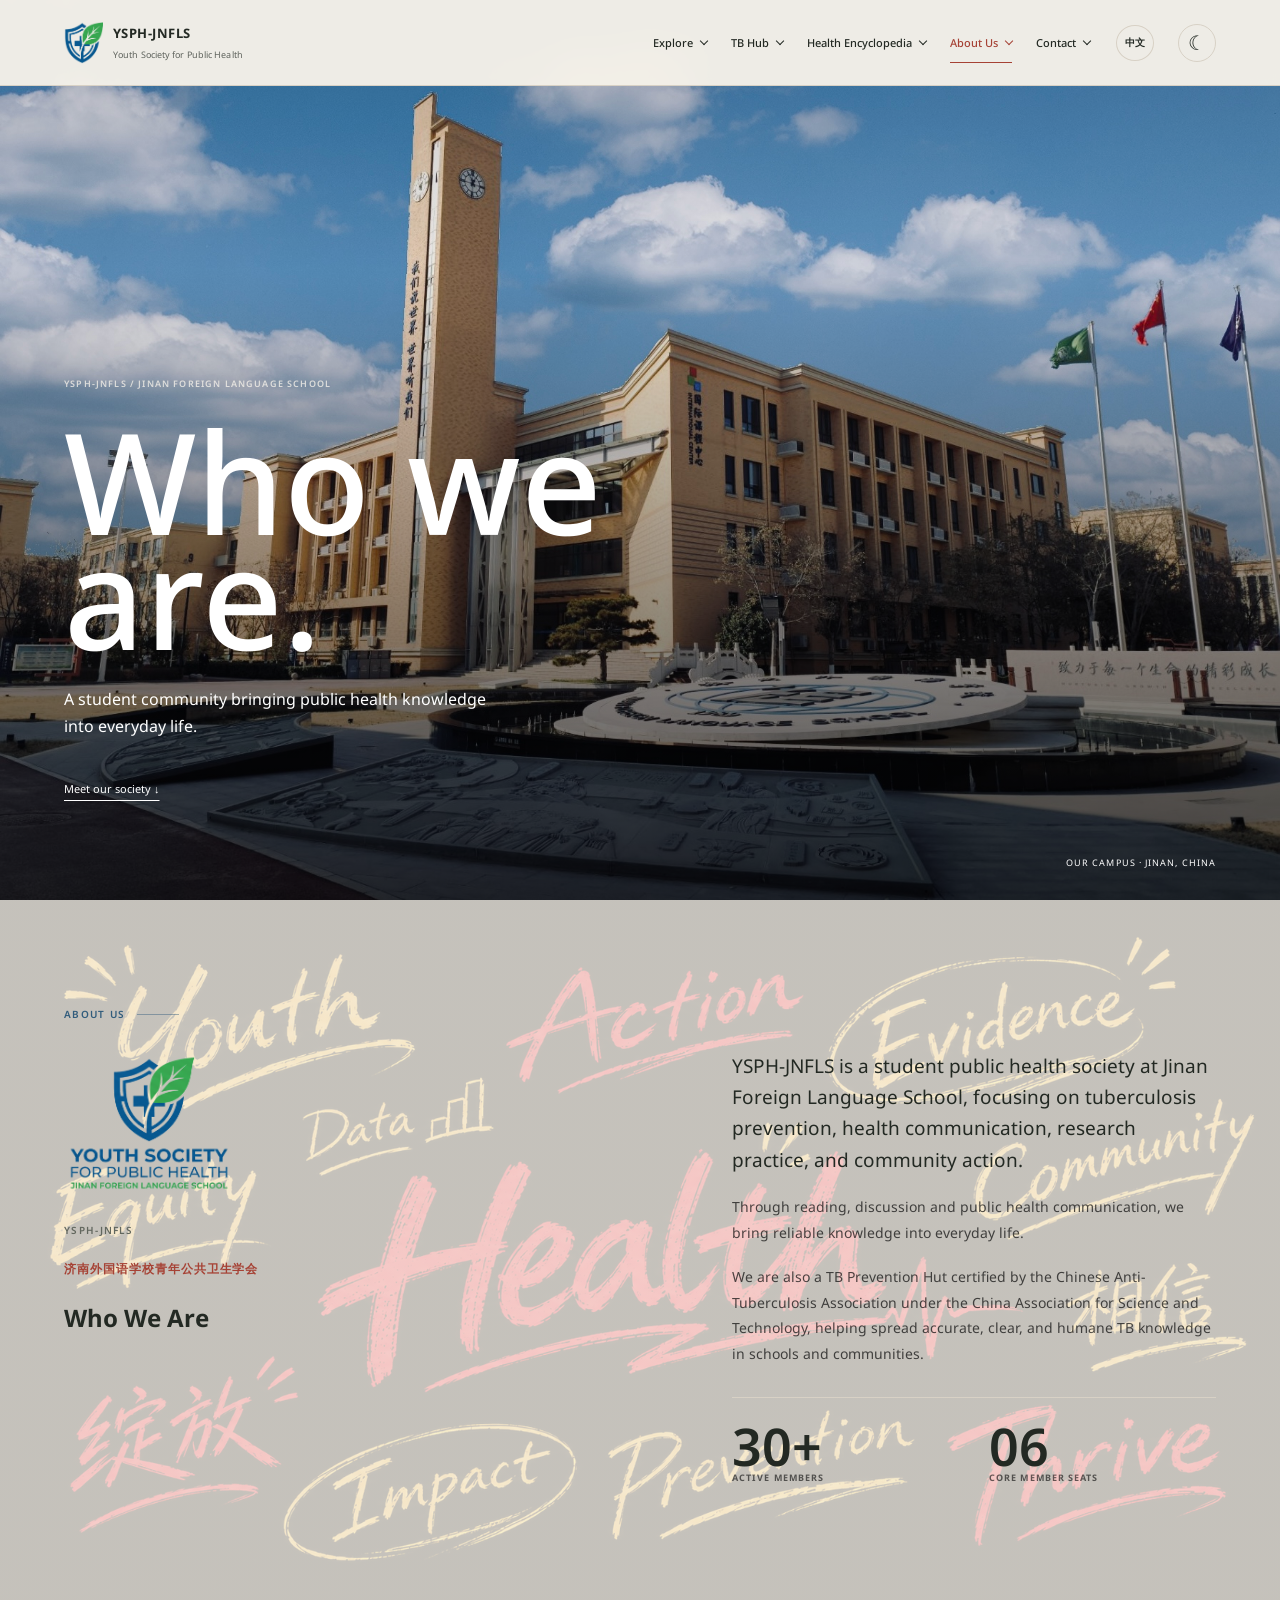
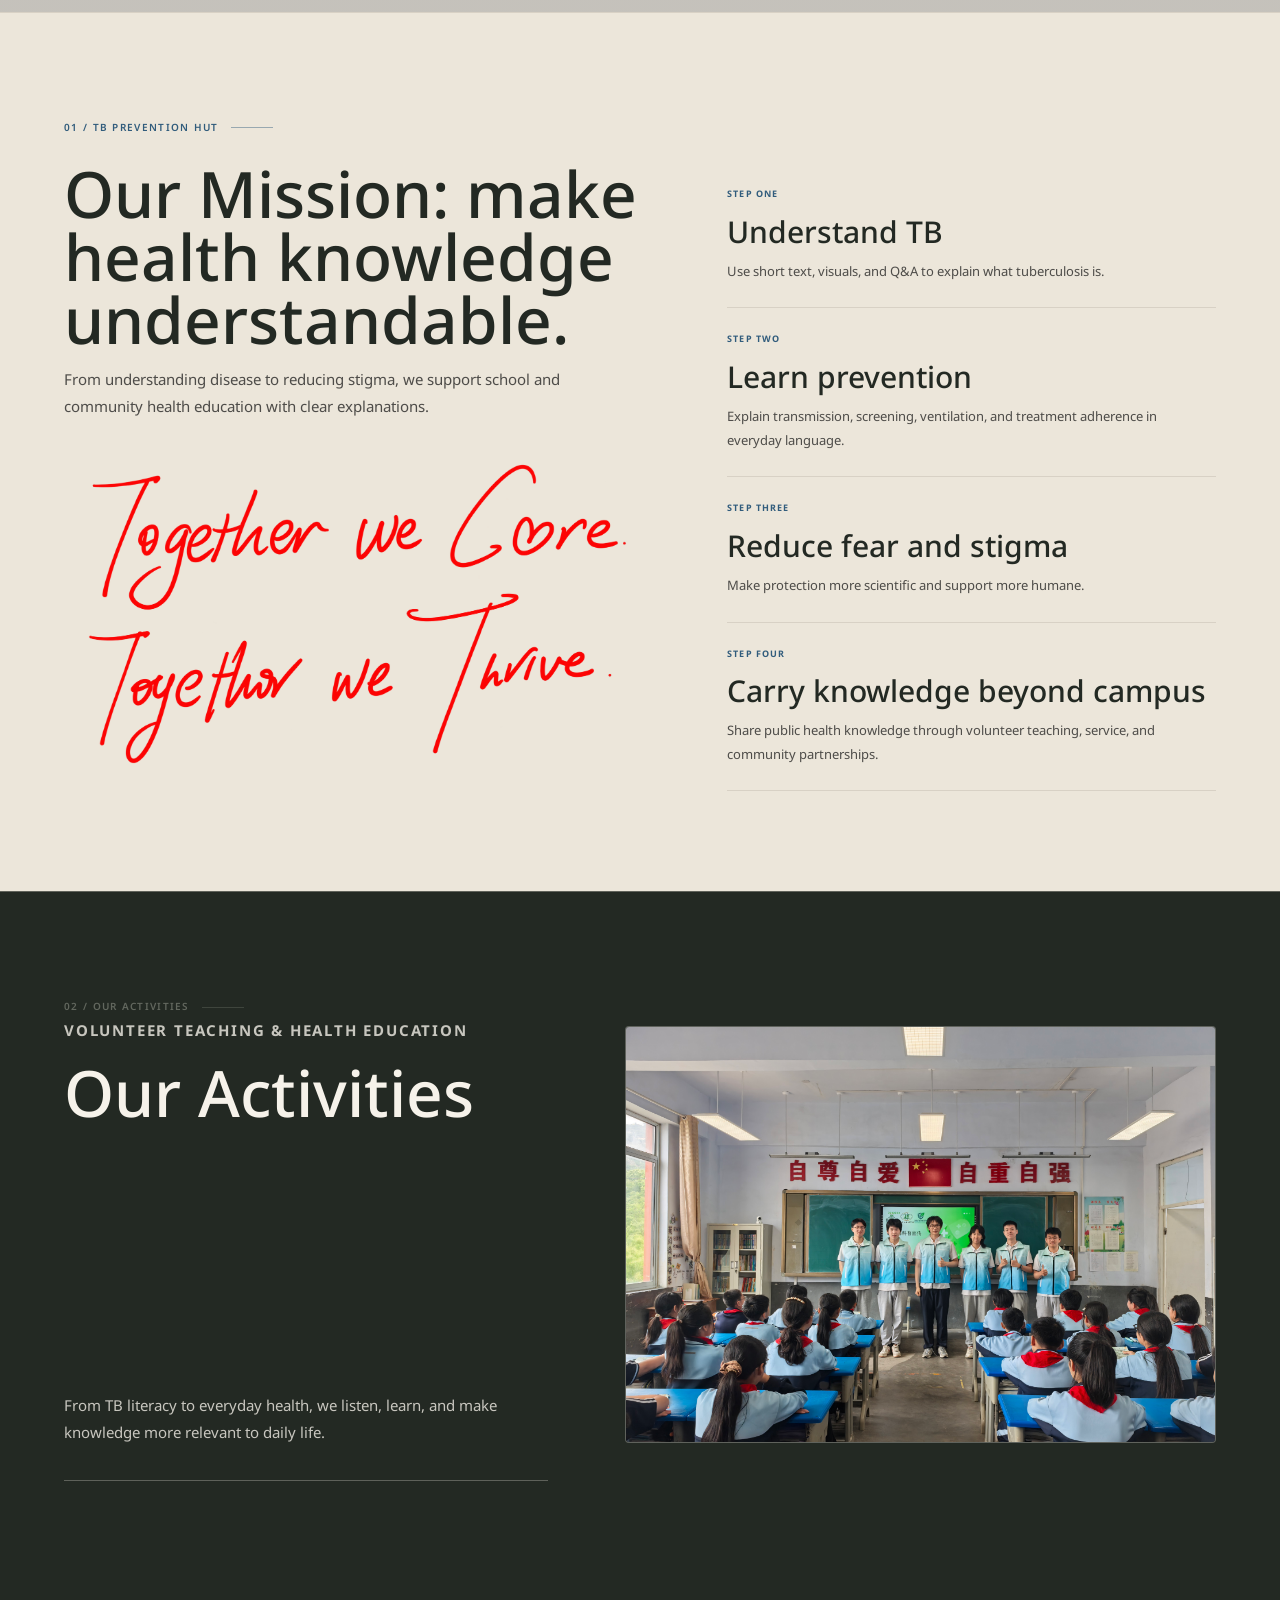
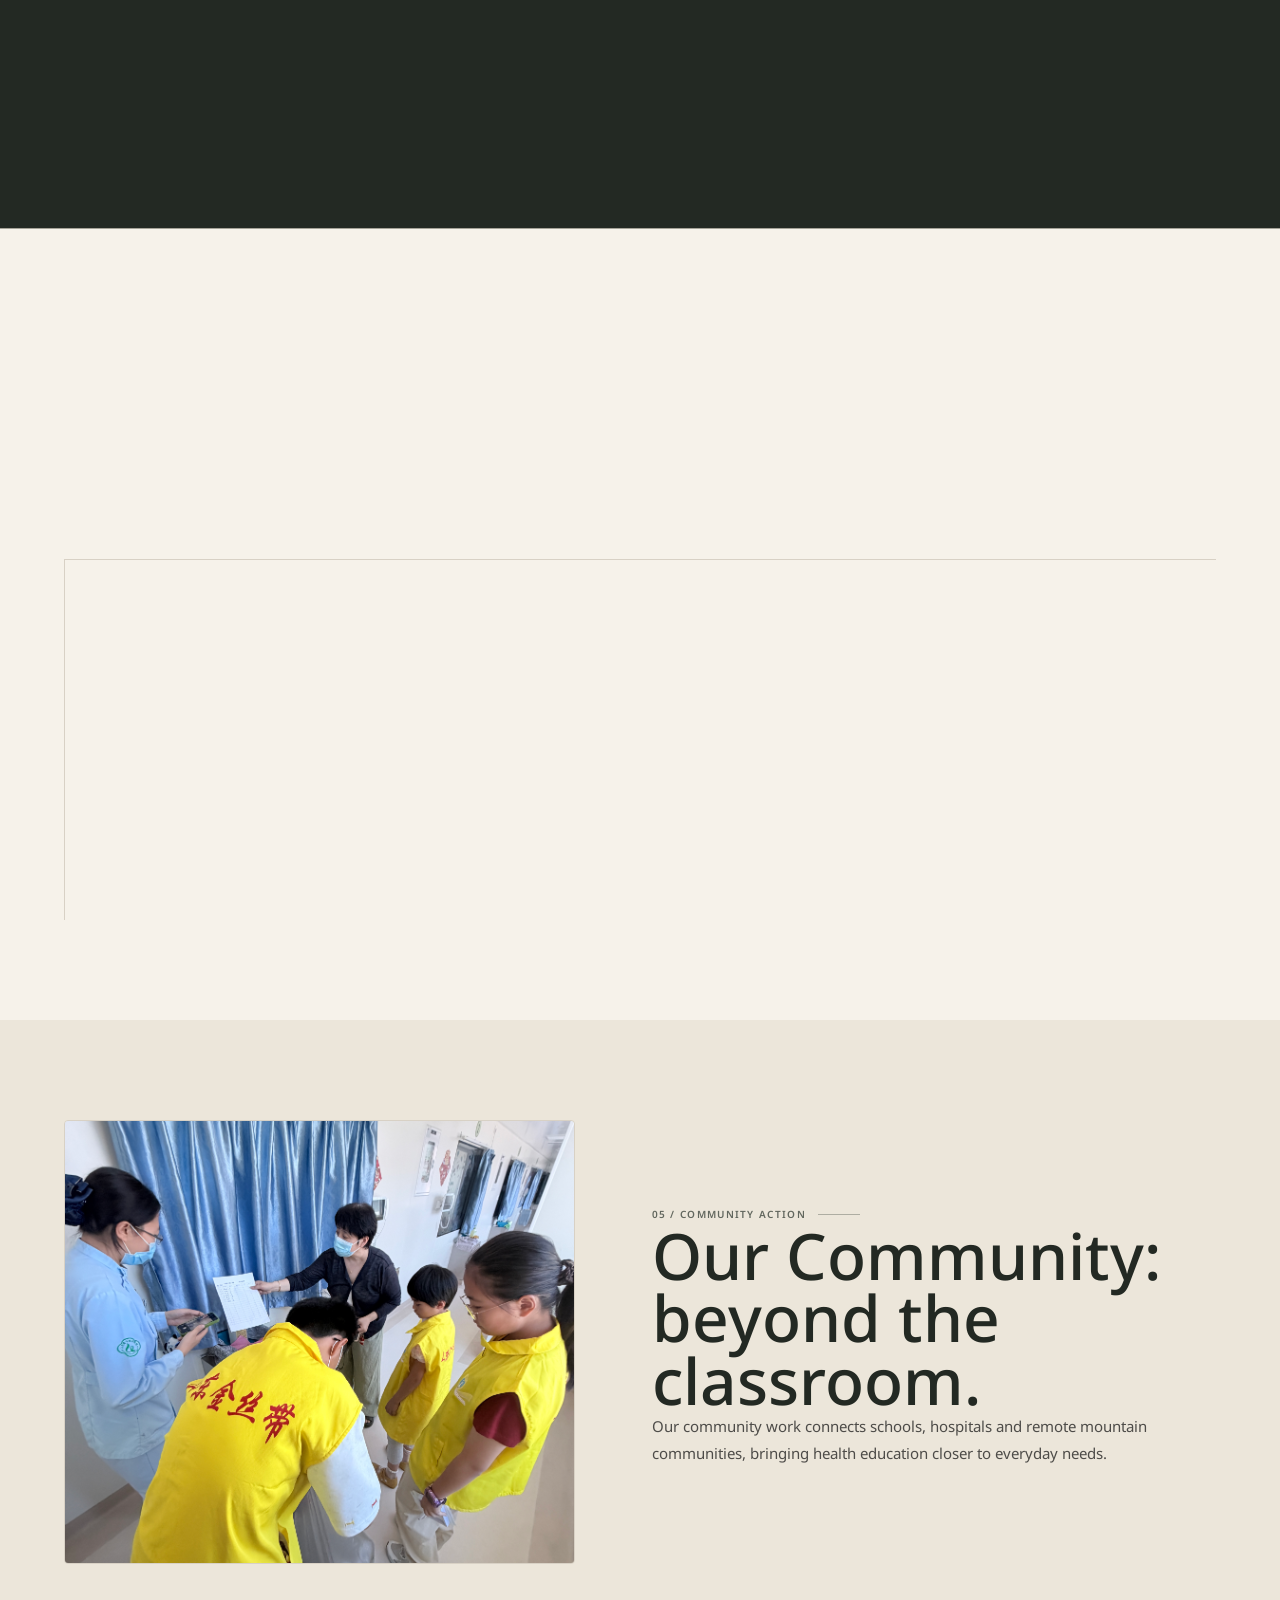
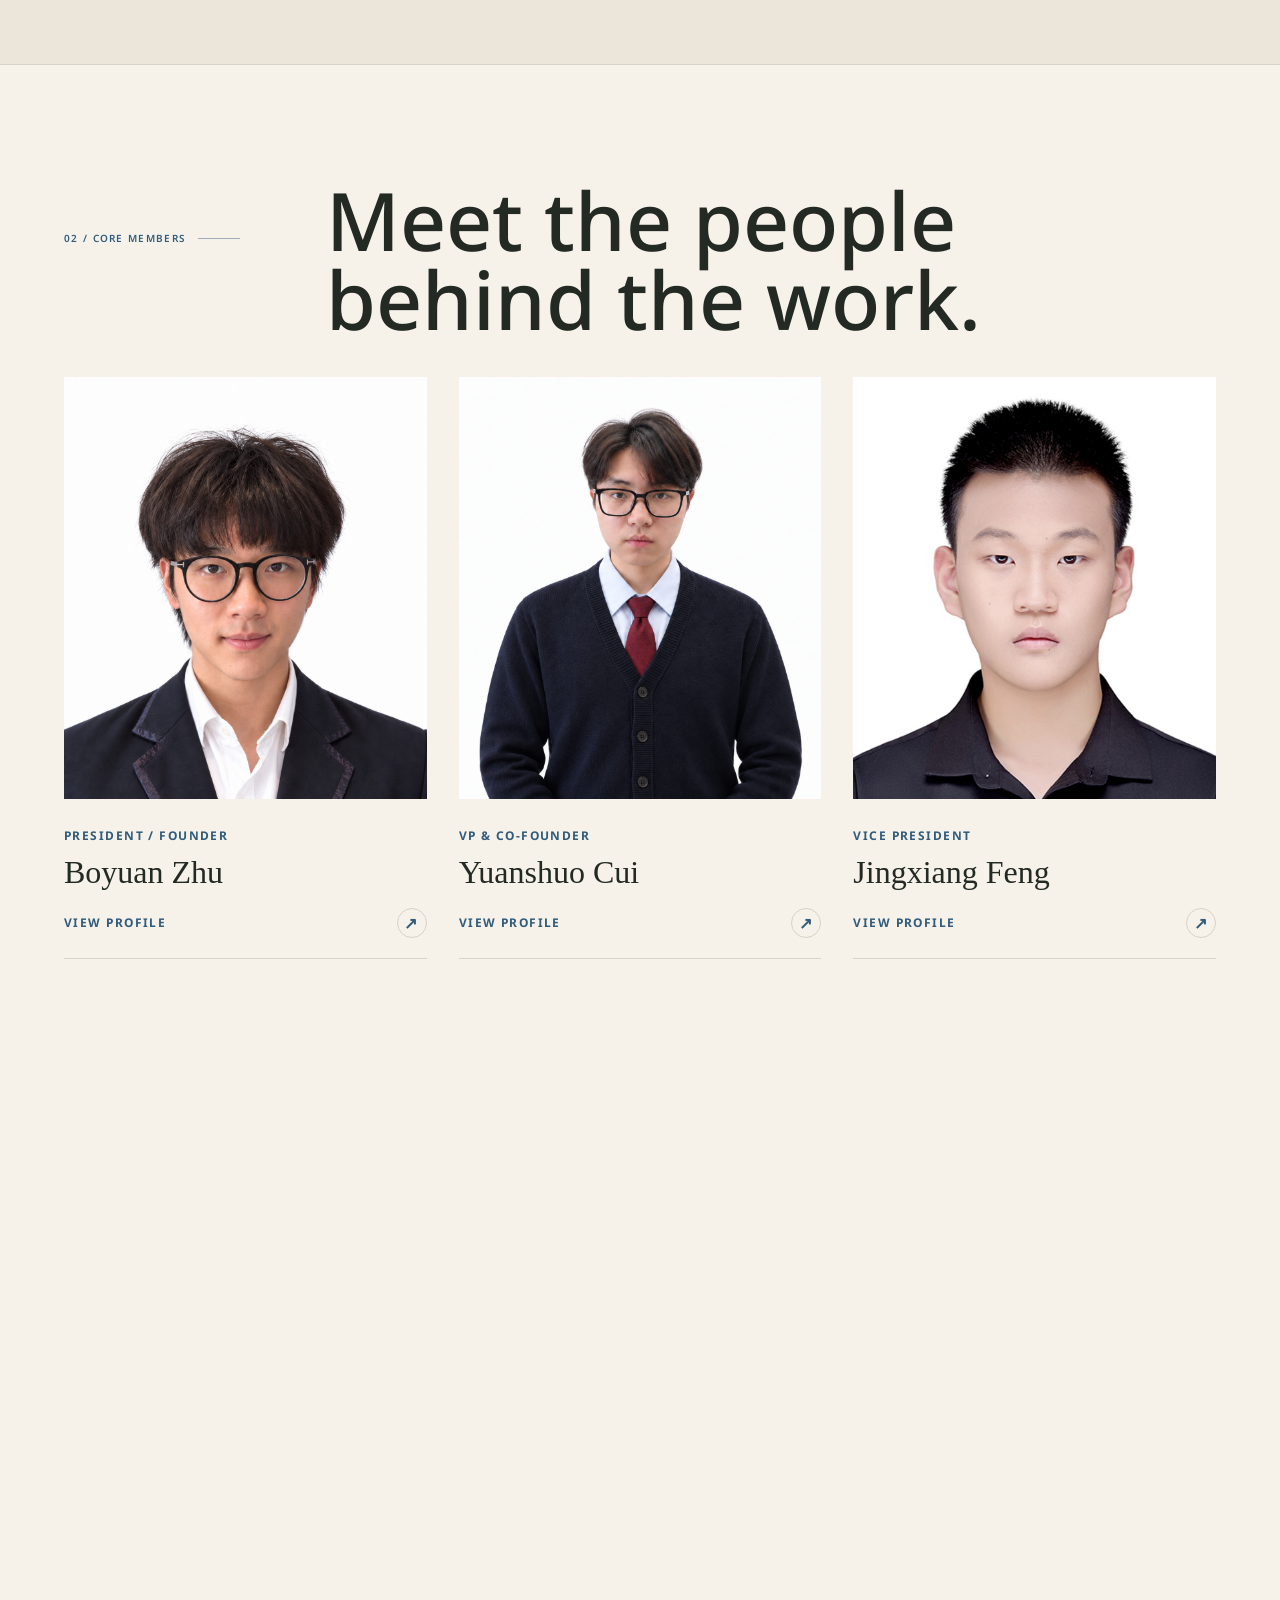
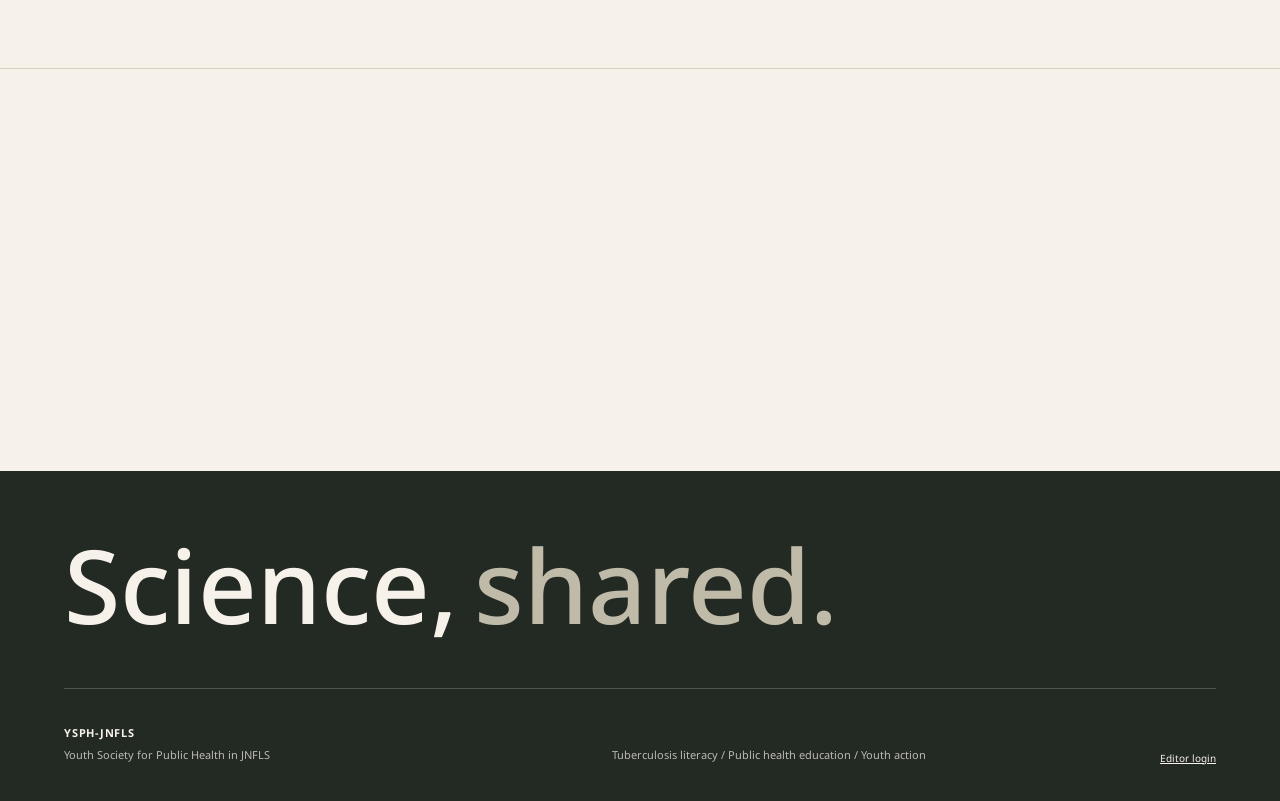
==== commit 18e7dd96: "Make society background more visible" ====
--- a/about.html
+++ b/about.html
@@ -12,7 +12,7 @@
 
 
     <link rel="stylesheet" href="styles.css?v=journal10" />
-  <link rel="stylesheet" href="fonts.css?v=library-oct26"><link rel="stylesheet" href="editorial.css?v=library-oct26"><link rel="stylesheet" href="members.css?v=member-zhong-profile"><link rel="stylesheet" href="theme.css?v=6"><script src="theme.js?v=1"></script></head>
+  <link rel="stylesheet" href="fonts.css?v=library-oct26"><link rel="stylesheet" href="editorial.css?v=library-oct26"><link rel="stylesheet" href="members.css?v=member-zhong-profile"><link rel="stylesheet" href="theme.css?v=7"><script src="theme.js?v=1"></script></head>
   <body class="light-page">
     <header class="site-header header-light" data-header>
       <a class="brand" href="index.html#top" aria-label="YSPH-JNFLS home">
--- a/theme.css
+++ b/theme.css
@@ -22,5 +22,5 @@
 .mission-handwriting { width: 100%; margin: 38px 0 0; }
 .mission-handwriting img { display: block; width: 100%; height: auto; }
 @media (max-width: 700px) { .mission-handwriting { margin: 24px 0 8px; } }
-#society-introduction { background: linear-gradient(rgba(246, 242, 234, .92), rgba(246, 242, 234, .92)), url('images/about-chalkboard.png') center / cover no-repeat; }
-html[data-theme='dark'] #society-introduction { background: linear-gradient(rgba(28, 33, 30, .9), rgba(28, 33, 30, .9)), url('images/about-chalkboard.png') center / cover no-repeat; }
+#society-introduction { background: linear-gradient(rgba(246, 242, 234, .8), rgba(246, 242, 234, .8)), url('images/about-chalkboard.png') center / cover no-repeat; }
+html[data-theme='dark'] #society-introduction { background: linear-gradient(rgba(28, 33, 30, .76), rgba(28, 33, 30, .76)), url('images/about-chalkboard.png') center / cover no-repeat; }
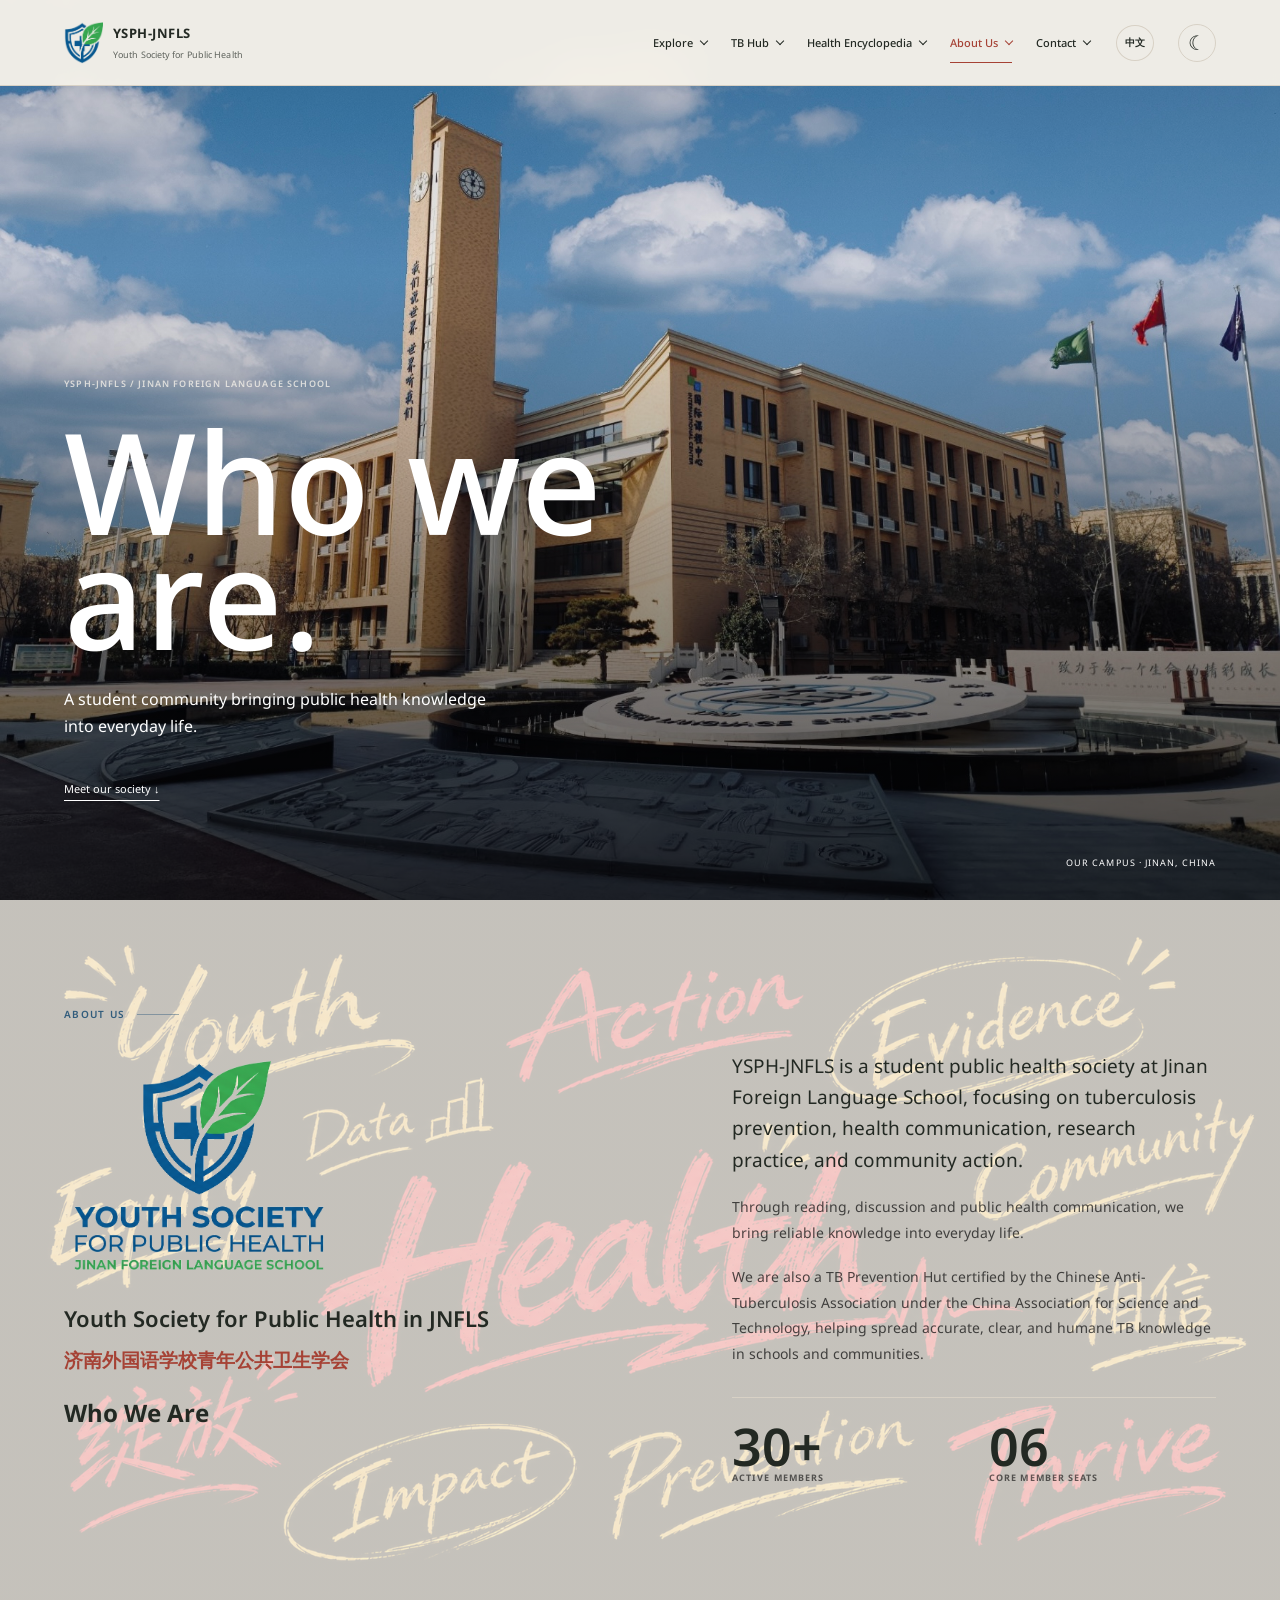
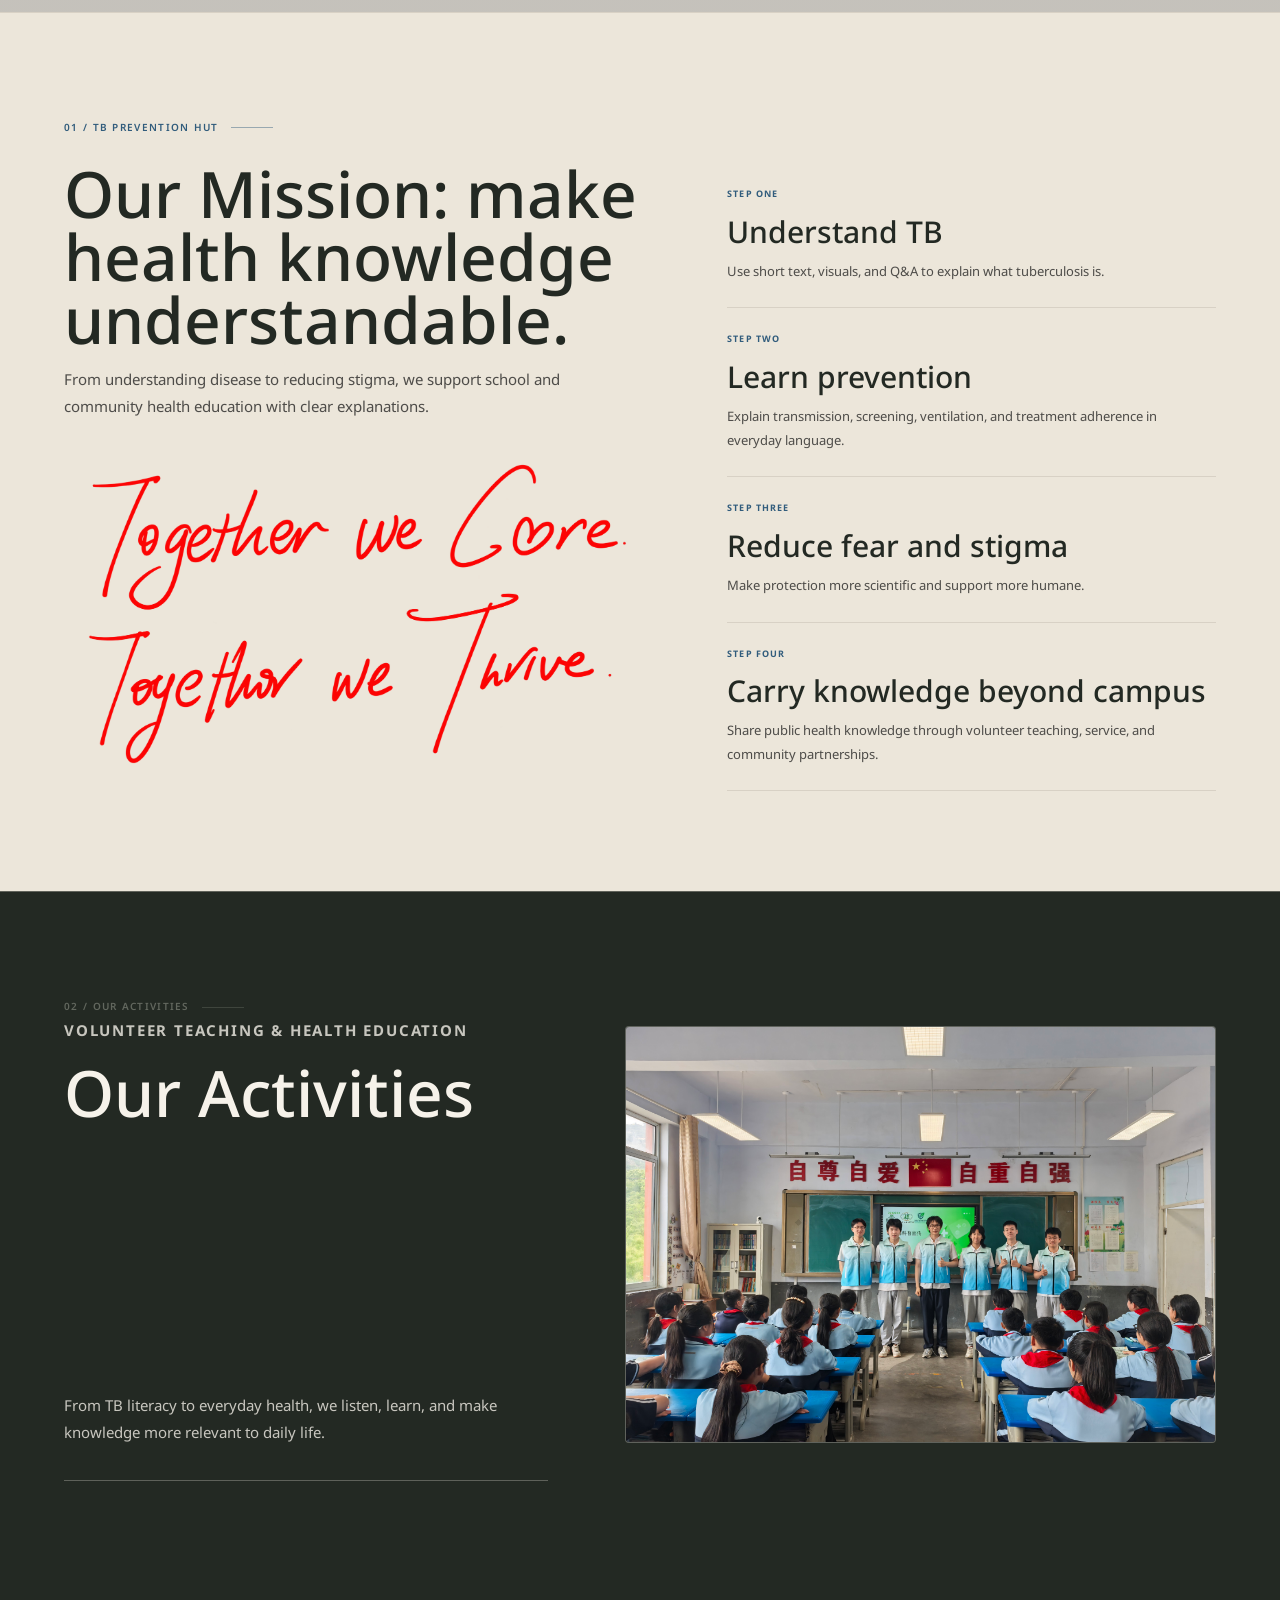
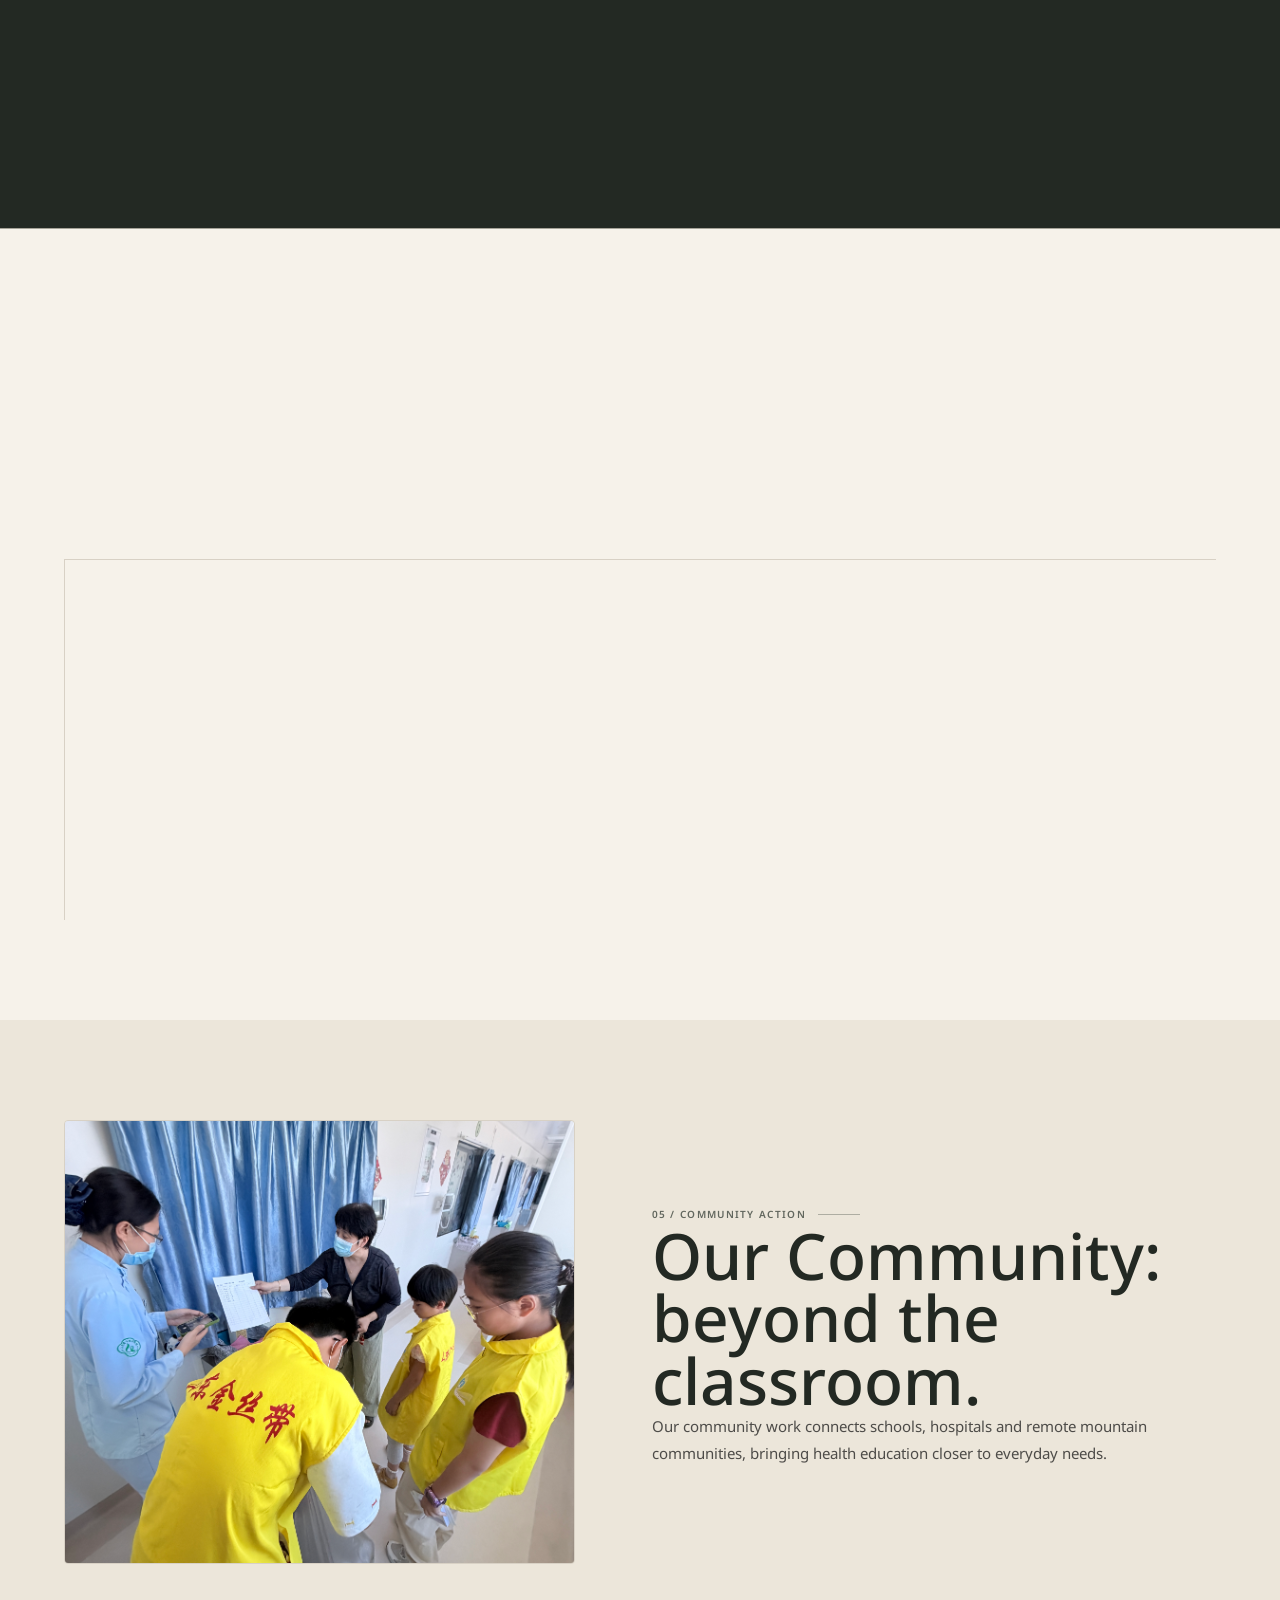
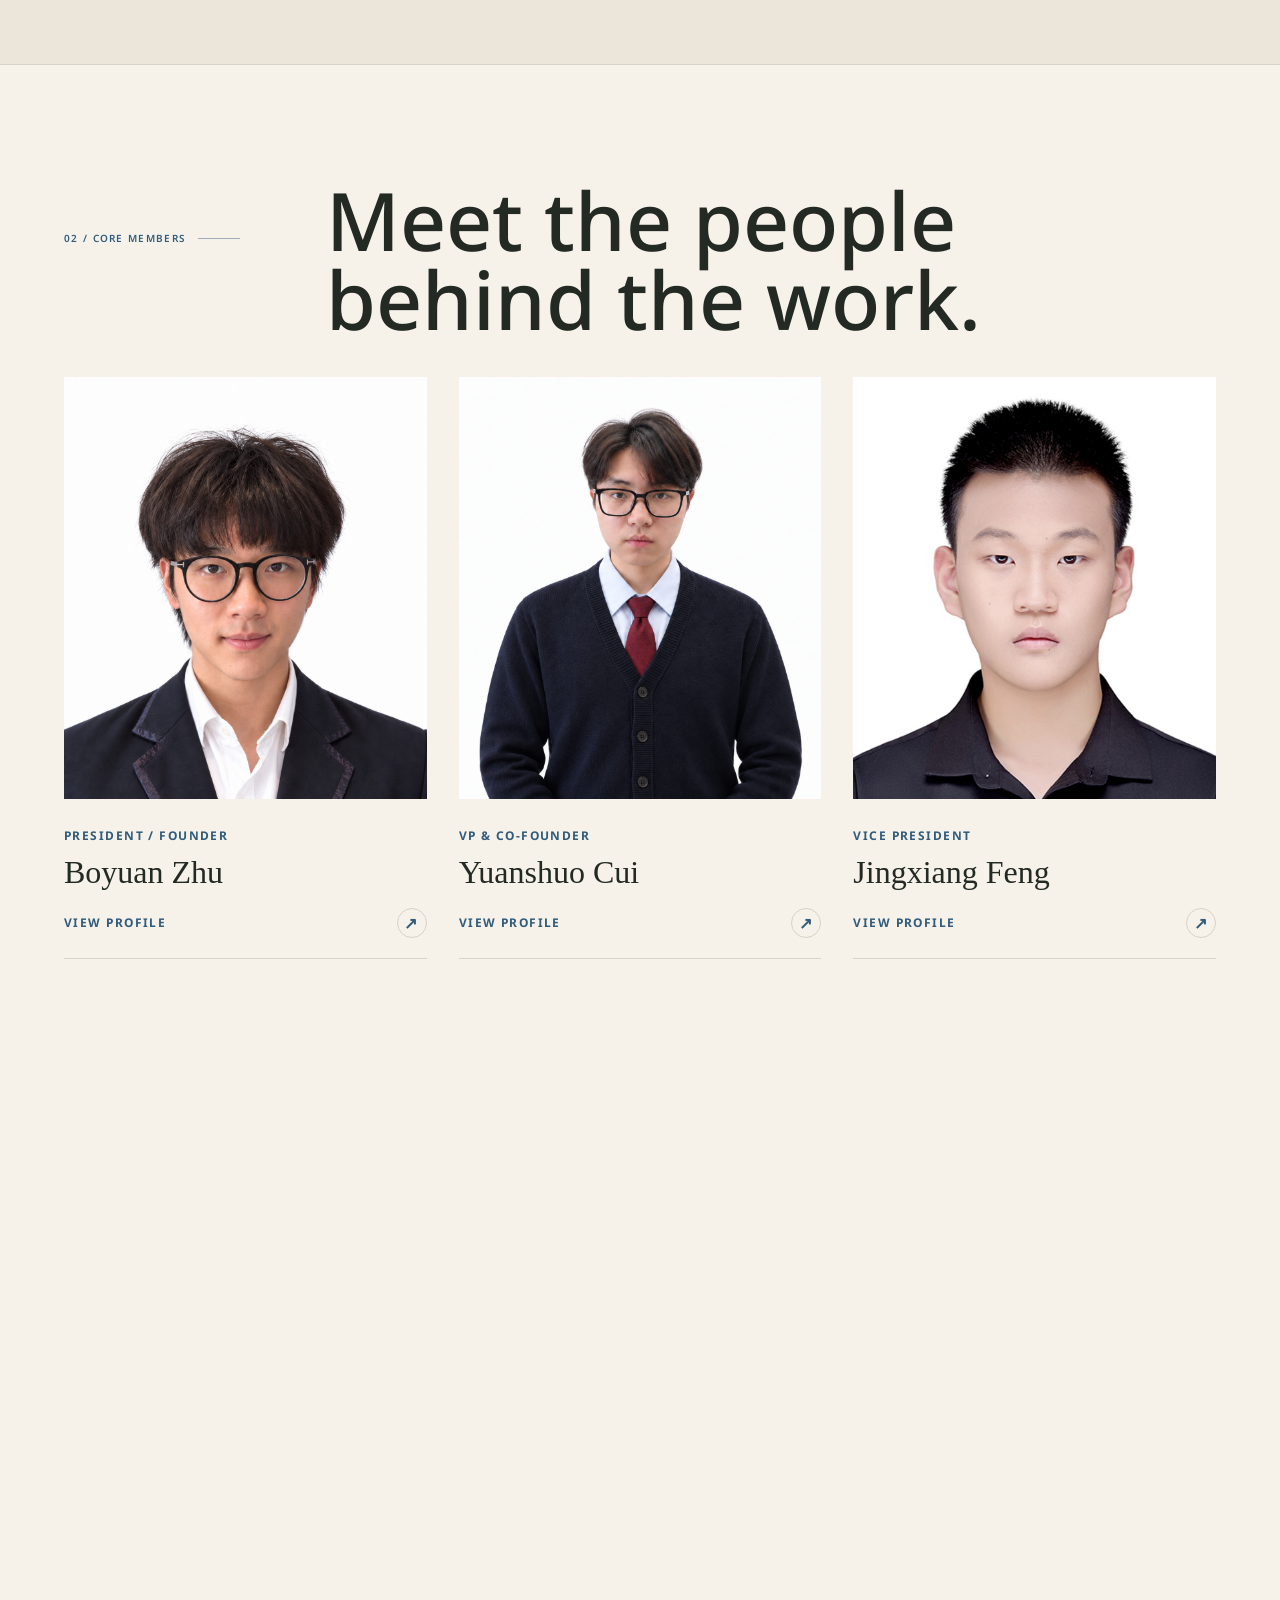
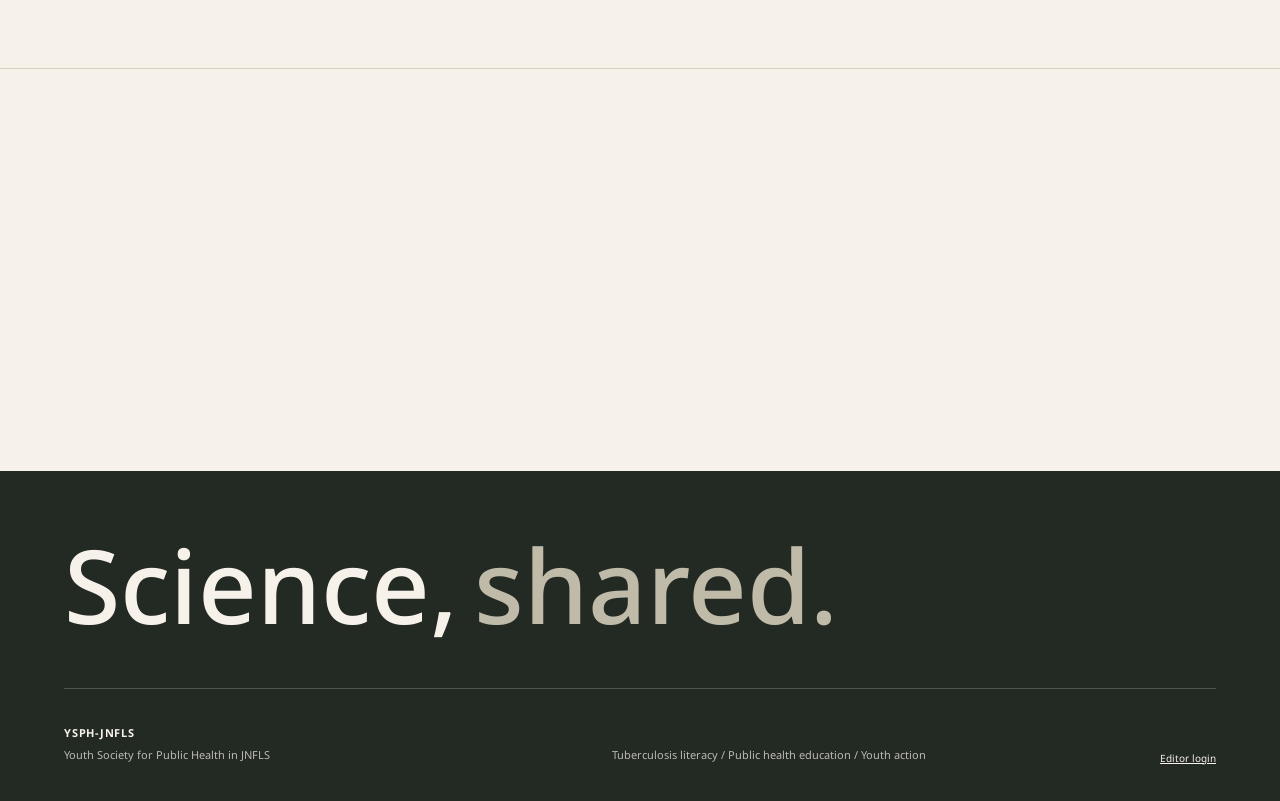
==== commit db6a0b32: "Emphasize society identity" ====
--- a/about.html
+++ b/about.html
@@ -12,7 +12,7 @@
 
 
     <link rel="stylesheet" href="styles.css?v=journal10" />
-  <link rel="stylesheet" href="fonts.css?v=library-oct26"><link rel="stylesheet" href="editorial.css?v=library-oct26"><link rel="stylesheet" href="members.css?v=member-zhong-profile"><link rel="stylesheet" href="theme.css?v=7"><script src="theme.js?v=1"></script></head>
+  <link rel="stylesheet" href="fonts.css?v=library-oct26"><link rel="stylesheet" href="editorial.css?v=library-oct26"><link rel="stylesheet" href="members.css?v=member-zhong-profile"><link rel="stylesheet" href="theme.css?v=8"><script src="theme.js?v=1"></script></head>
   <body class="light-page">
     <header class="site-header header-light" data-header>
       <a class="brand" href="index.html#top" aria-label="YSPH-JNFLS home">
@@ -77,7 +77,7 @@
               alt="Youth Society for Public Health in Jinan Foreign Language School logo"
               data-reveal
             />
-            <p class="eyebrow" data-reveal>YSPH-JNFLS</p>
+            <p class="society-full-name" data-reveal>Youth Society for Public Health in JNFLS</p>
             <p class="official-name" data-reveal>济南外国语学校青年公共卫生学会</p>
             <h2
               id="society-title"
--- a/theme.css
+++ b/theme.css
@@ -24,3 +24,11 @@
 @media (max-width: 700px) { .mission-handwriting { margin: 24px 0 8px; } }
 #society-introduction { background: linear-gradient(rgba(246, 242, 234, .8), rgba(246, 242, 234, .8)), url('images/about-chalkboard.png') center / cover no-repeat; }
 html[data-theme='dark'] #society-introduction { background: linear-gradient(rgba(28, 33, 30, .76), rgba(28, 33, 30, .76)), url('images/about-chalkboard.png') center / cover no-repeat; }
+#society-introduction .about-logo { width: min(100%, 270px); margin-bottom: 24px; }
+#society-introduction .society-full-name { max-width: 480px; margin: 0; color: var(--color-ink); font-size: 22px; font-weight: 600; line-height: 1.35; overflow-wrap: anywhere; }
+#society-introduction .official-name { margin: 12px 0 0; font-size: 19px; font-weight: 600; line-height: 1.5; letter-spacing: 0; }
+@media (max-width: 700px) {
+  #society-introduction .about-logo { width: min(70%, 240px); }
+  #society-introduction .society-full-name { font-size: 20px; }
+  #society-introduction .official-name { font-size: 18px; }
+}
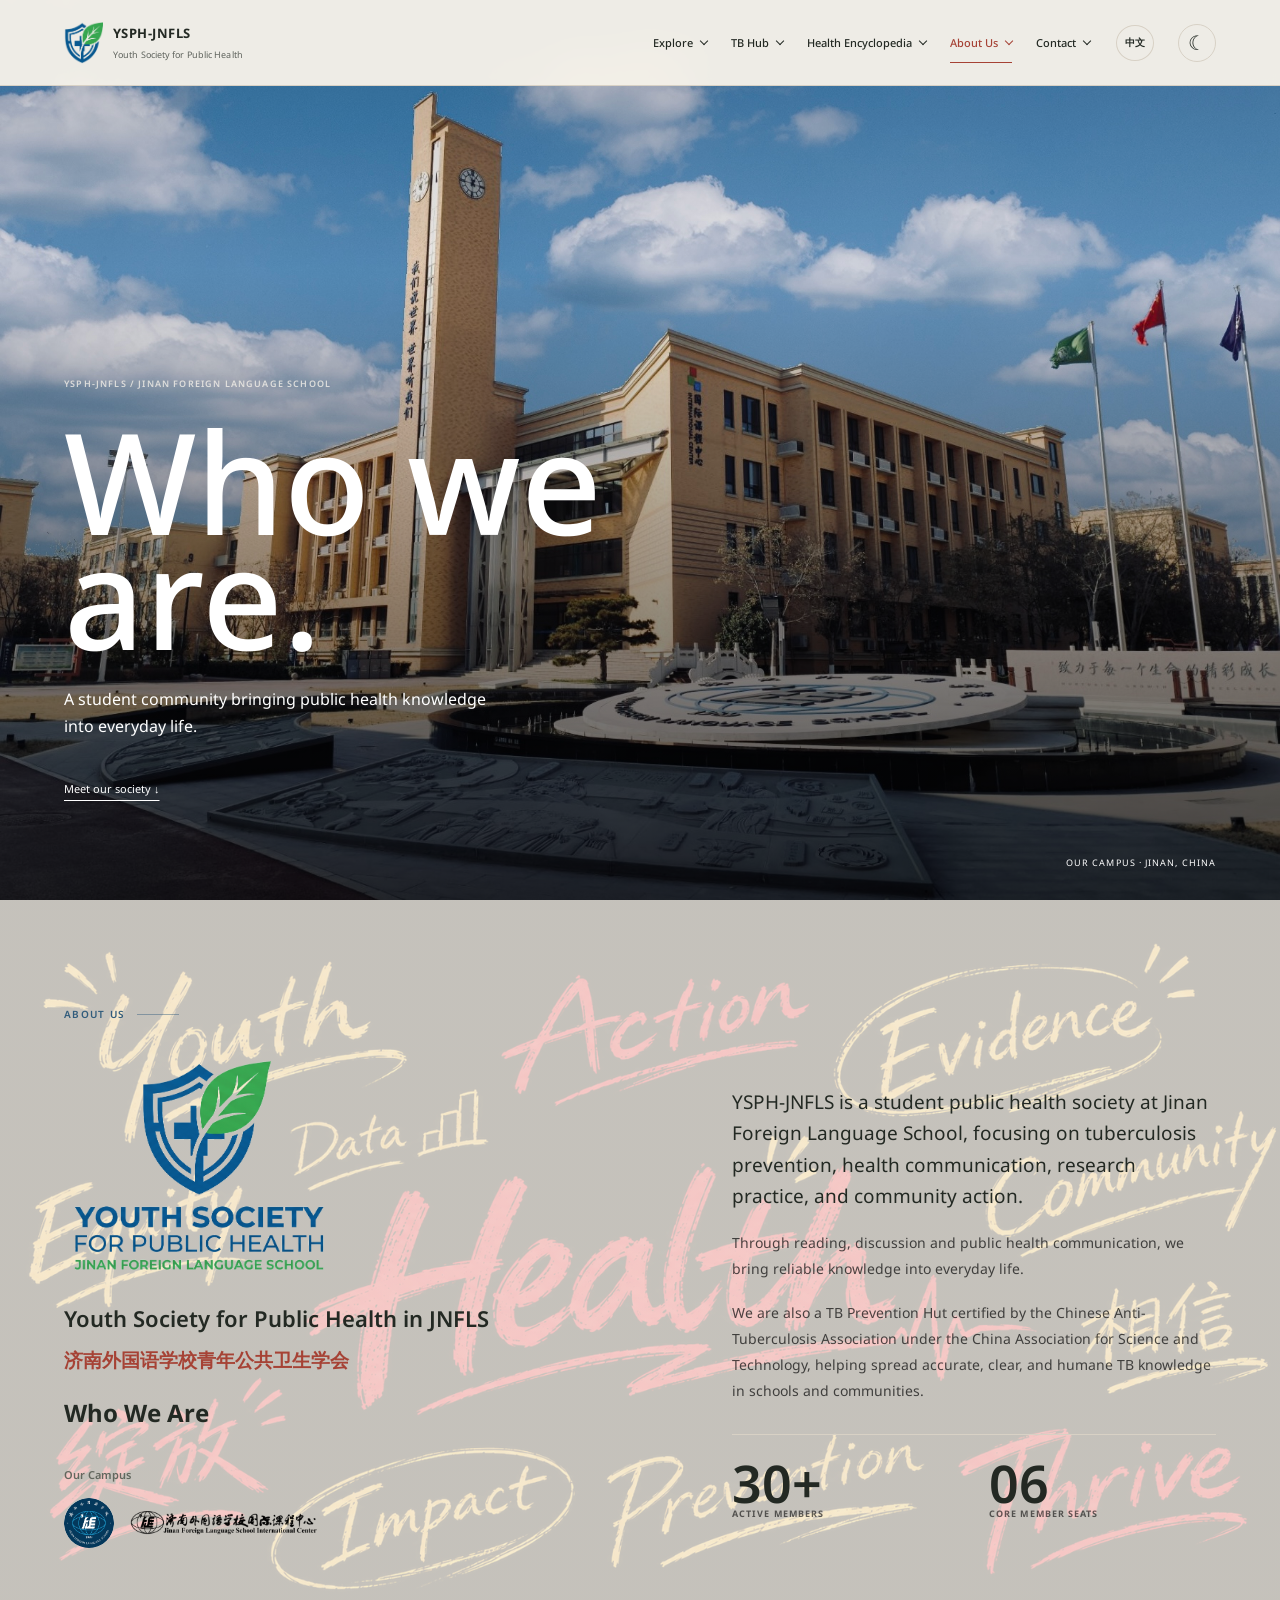
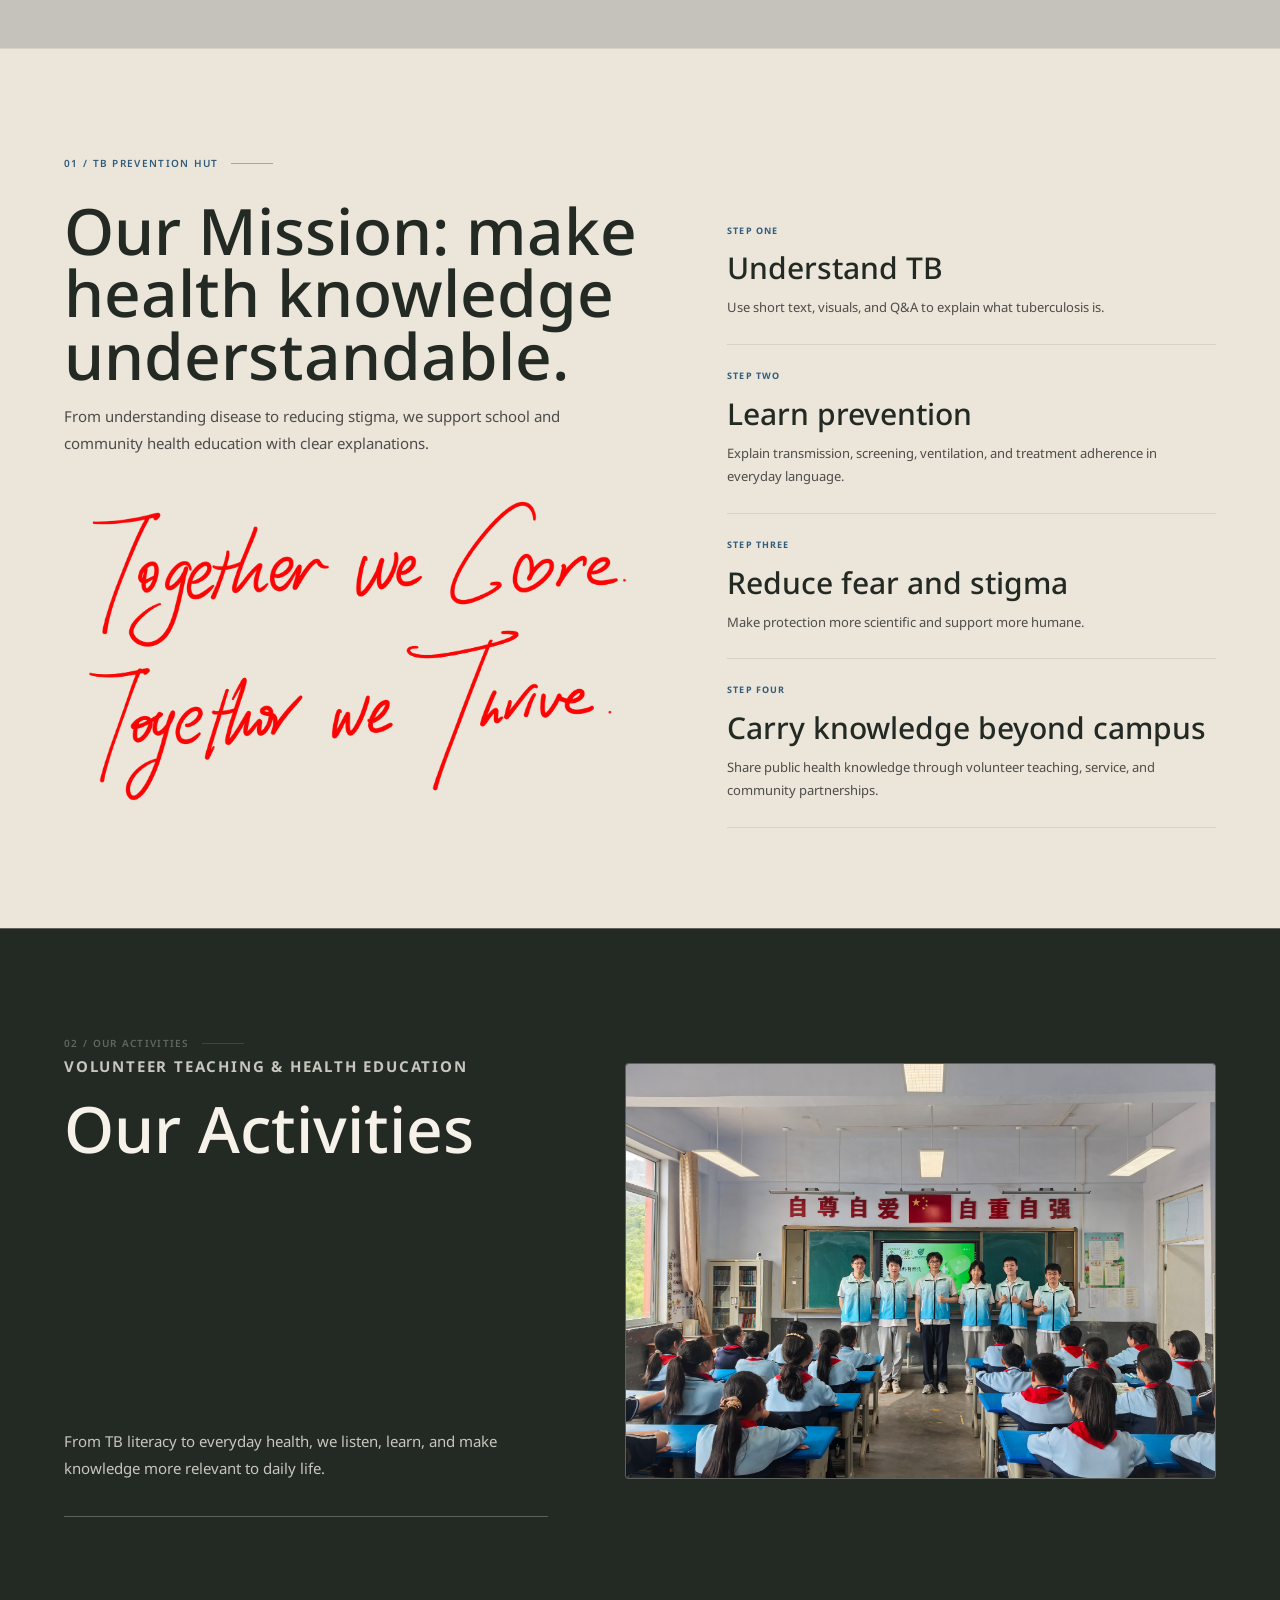
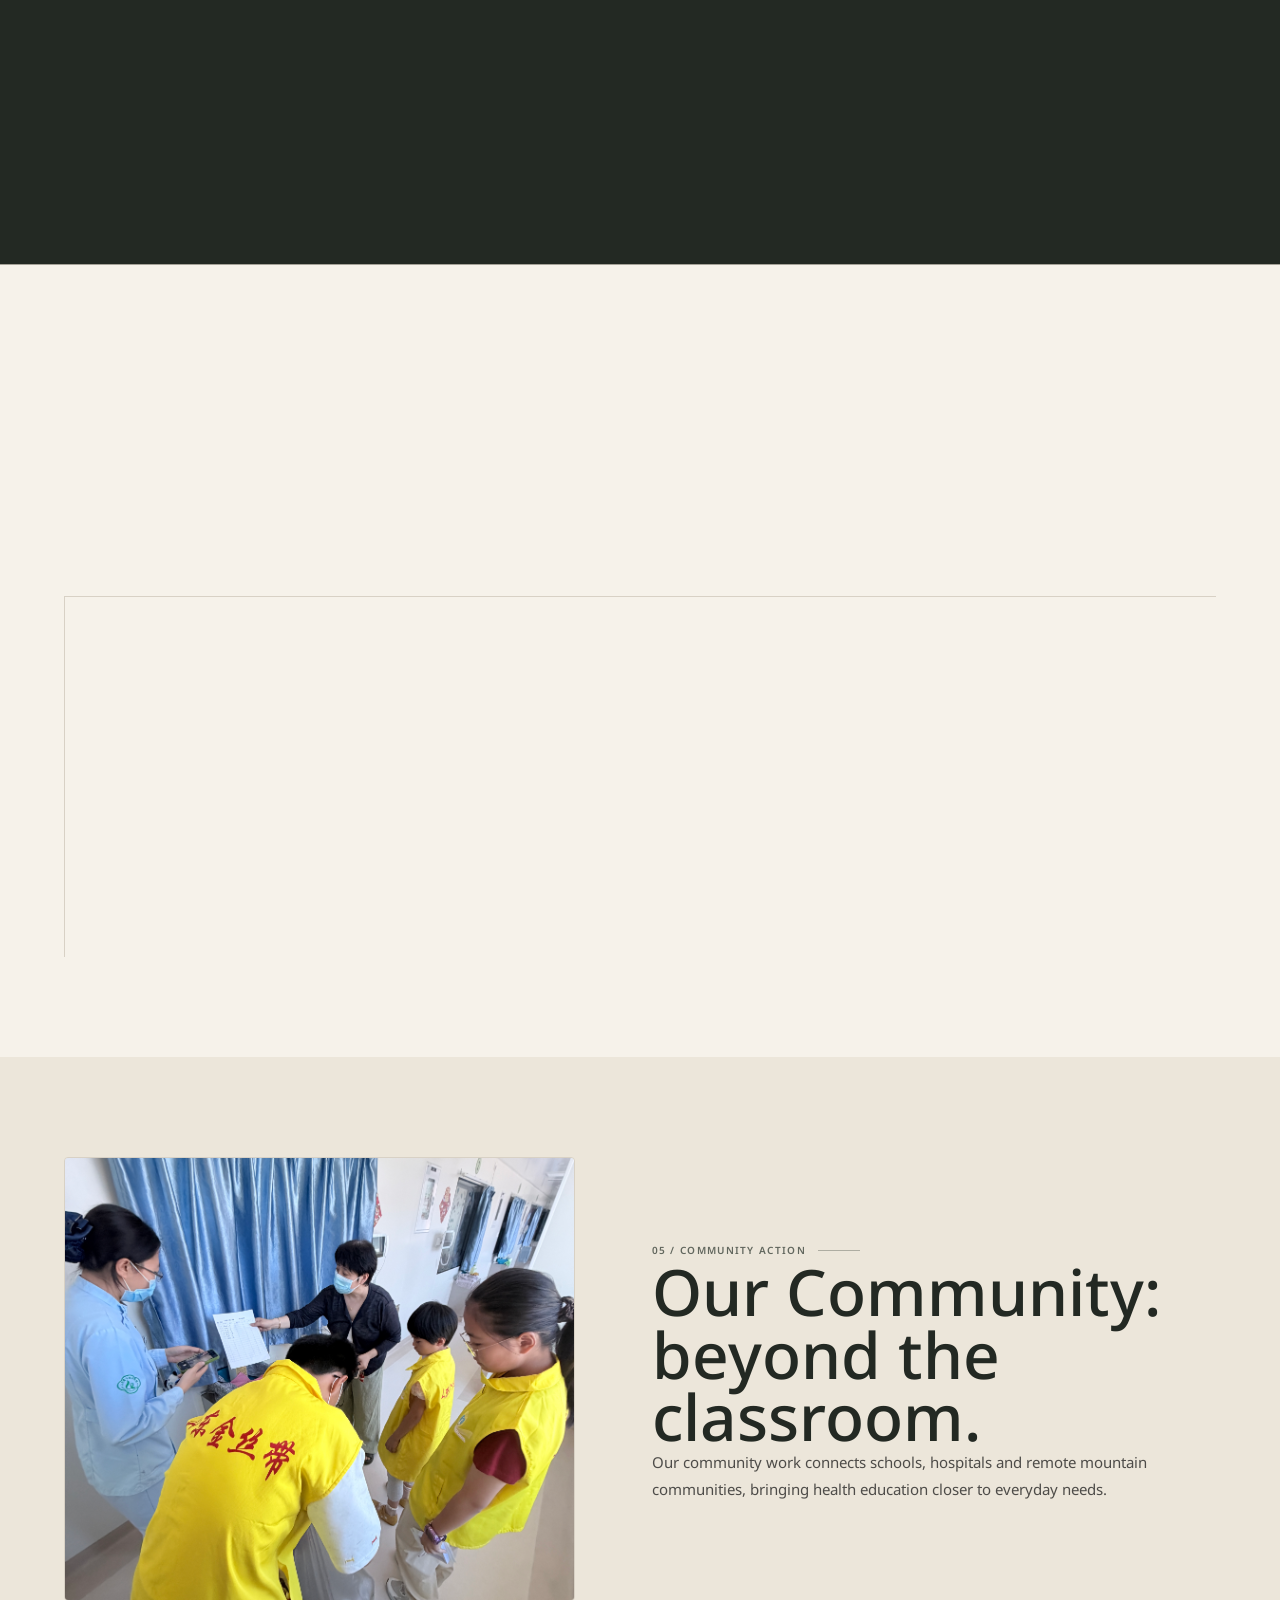
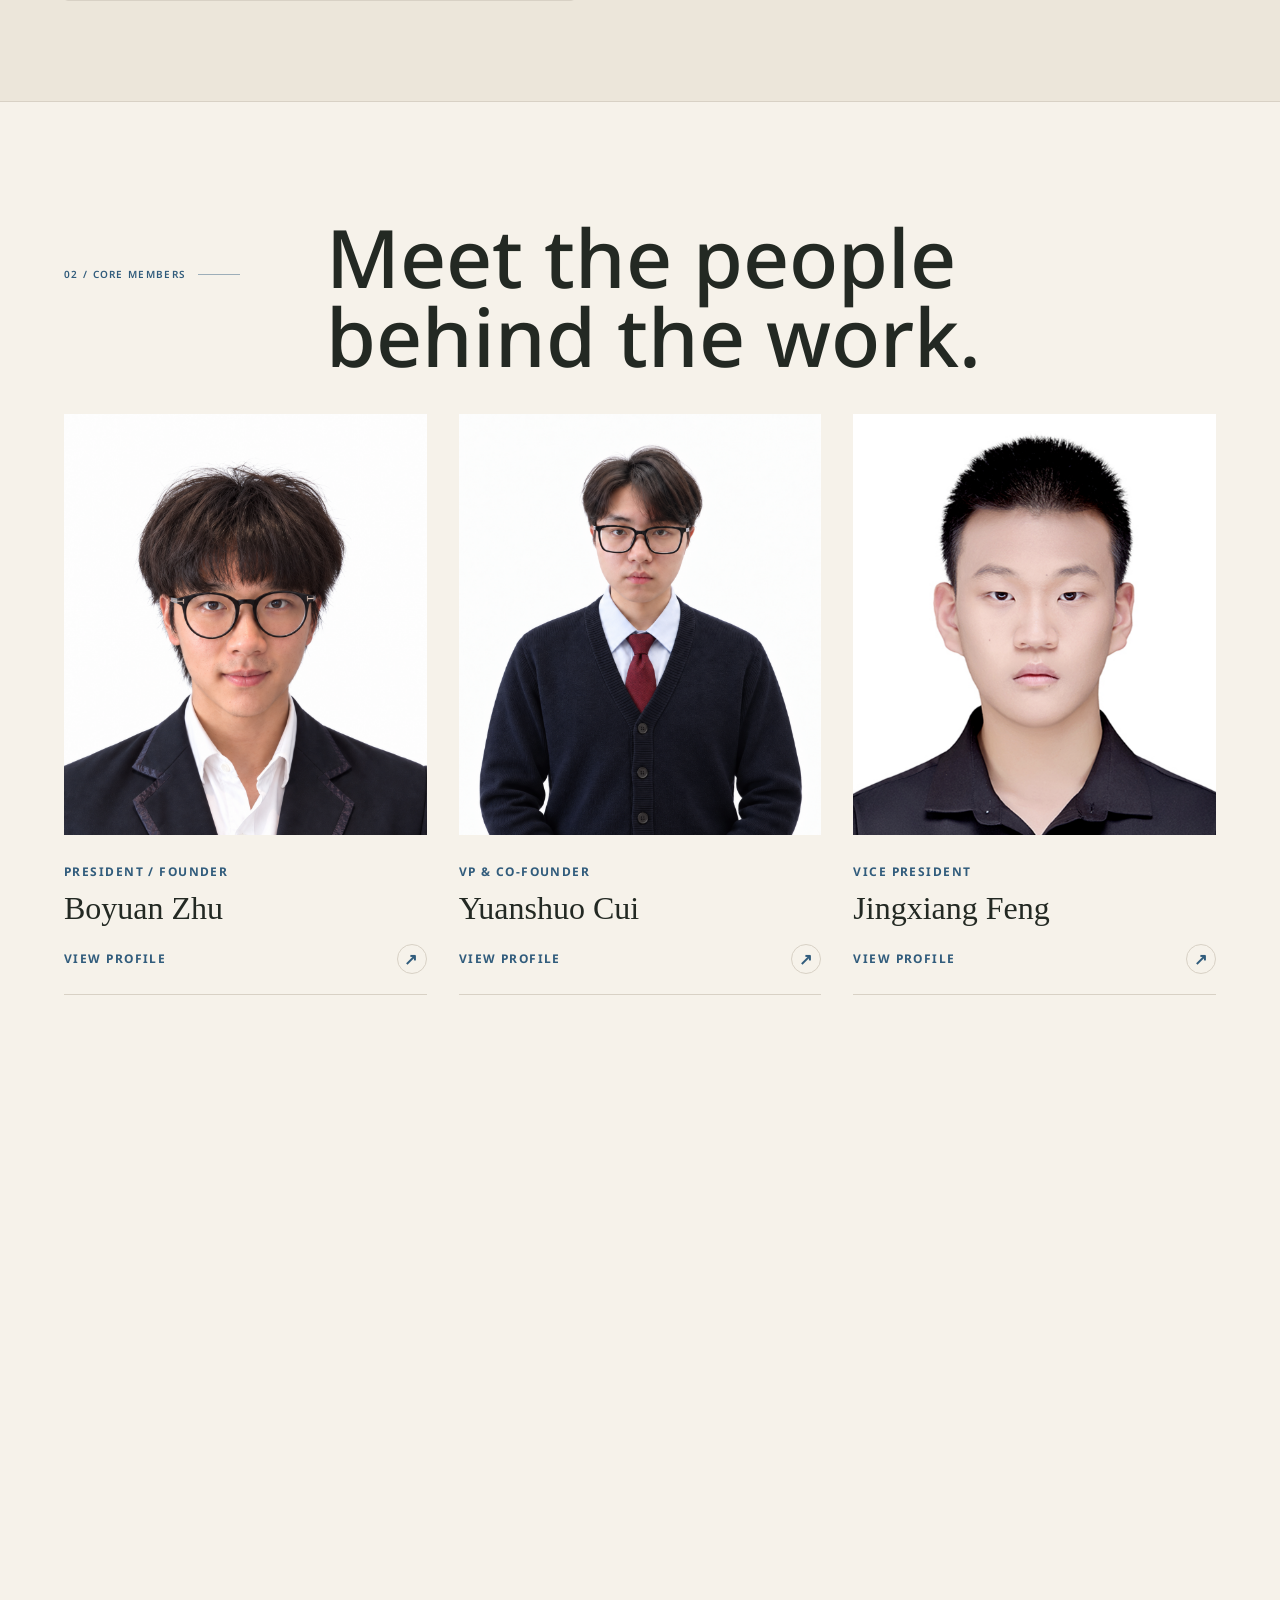
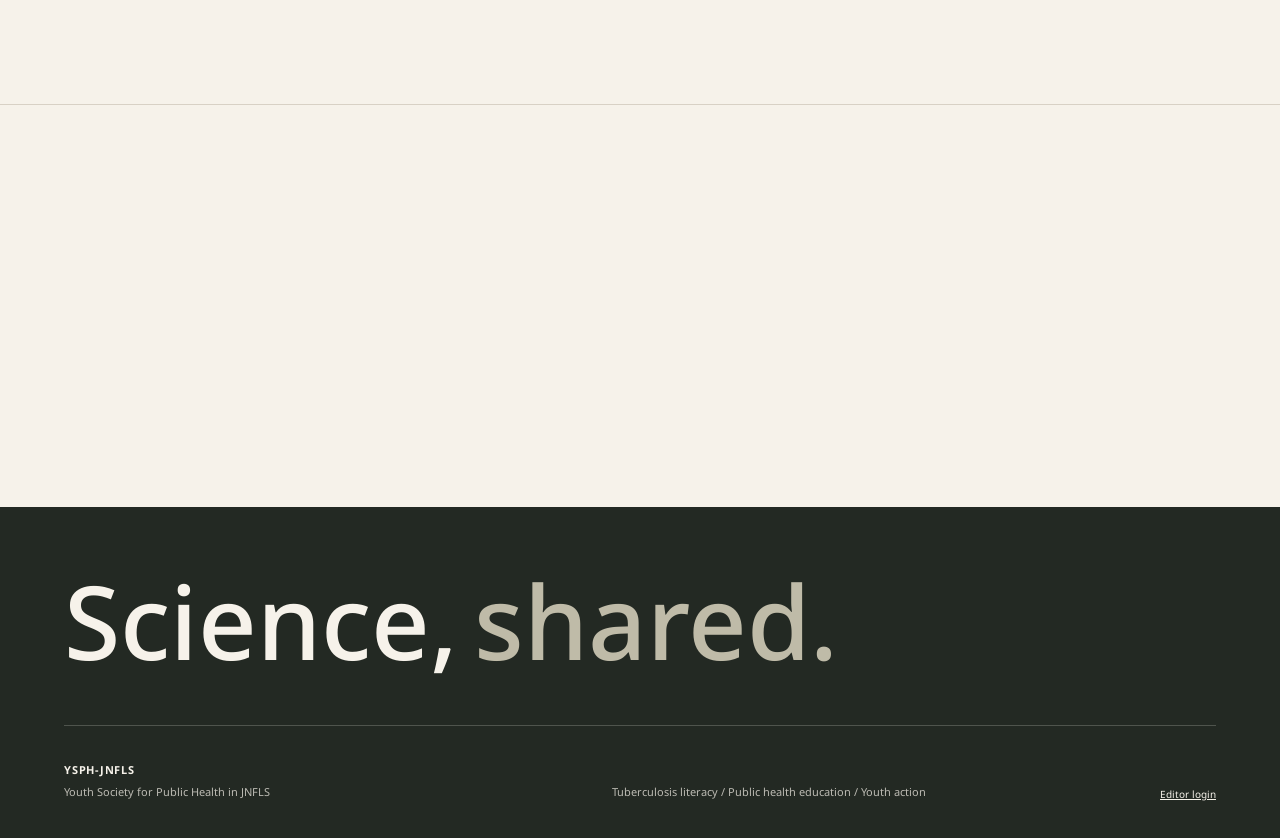
==== commit 5783cc86: "Add school logos to society introduction" ====
--- a/about.html
+++ b/about.html
@@ -12,7 +12,7 @@
 
 
     <link rel="stylesheet" href="styles.css?v=journal10" />
-  <link rel="stylesheet" href="fonts.css?v=library-oct26"><link rel="stylesheet" href="editorial.css?v=library-oct26"><link rel="stylesheet" href="members.css?v=member-zhong-profile"><link rel="stylesheet" href="theme.css?v=8"><script src="theme.js?v=1"></script></head>
+  <link rel="stylesheet" href="fonts.css?v=library-oct26"><link rel="stylesheet" href="editorial.css?v=library-oct26"><link rel="stylesheet" href="members.css?v=member-zhong-profile"><link rel="stylesheet" href="theme.css?v=9"><script src="theme.js?v=1"></script></head>
   <body class="light-page">
     <header class="site-header header-light" data-header>
       <a class="brand" href="index.html#top" aria-label="YSPH-JNFLS home">
@@ -85,6 +85,13 @@
               data-zh="我们是谁"
               data-en="Who We Are"
             >Who We Are</h2>
+            <div class="campus-identity" data-reveal>
+              <span data-zh="我们的校园" data-en="Our Campus">Our Campus</span>
+              <div class="campus-logos">
+                <img class="campus-school-logo" src="images/LOGO/jnfls-school.jpg" alt="Jinan Foreign Language School logo" width="1320" height="1312" loading="lazy">
+                <img class="campus-international-logo" src="images/LOGO/jnfls-international.png" alt="Jinan Foreign Language School International Center logo" width="2283" height="278" loading="lazy">
+              </div>
+            </div>
           </div>
           <div class="about-hero-copy" data-reveal>
             <p
--- a/theme.css
+++ b/theme.css
@@ -32,3 +32,9 @@
   #society-introduction .society-full-name { font-size: 20px; }
   #society-introduction .official-name { font-size: 18px; }
 }
+.campus-identity { margin-top: 30px; }
+.campus-identity > span { color: var(--editorial-muted); font-size: 11px; font-weight: 600; }
+.campus-logos { display: flex; align-items: center; gap: 16px; margin-top: 12px; }
+.campus-school-logo { width: 50px; height: 50px; border-radius: 50%; object-fit: cover; }
+.campus-international-logo { display: block; width: min(190px, 65%); height: auto; }
+html[data-theme='dark'] .campus-international-logo { filter: invert(1); }
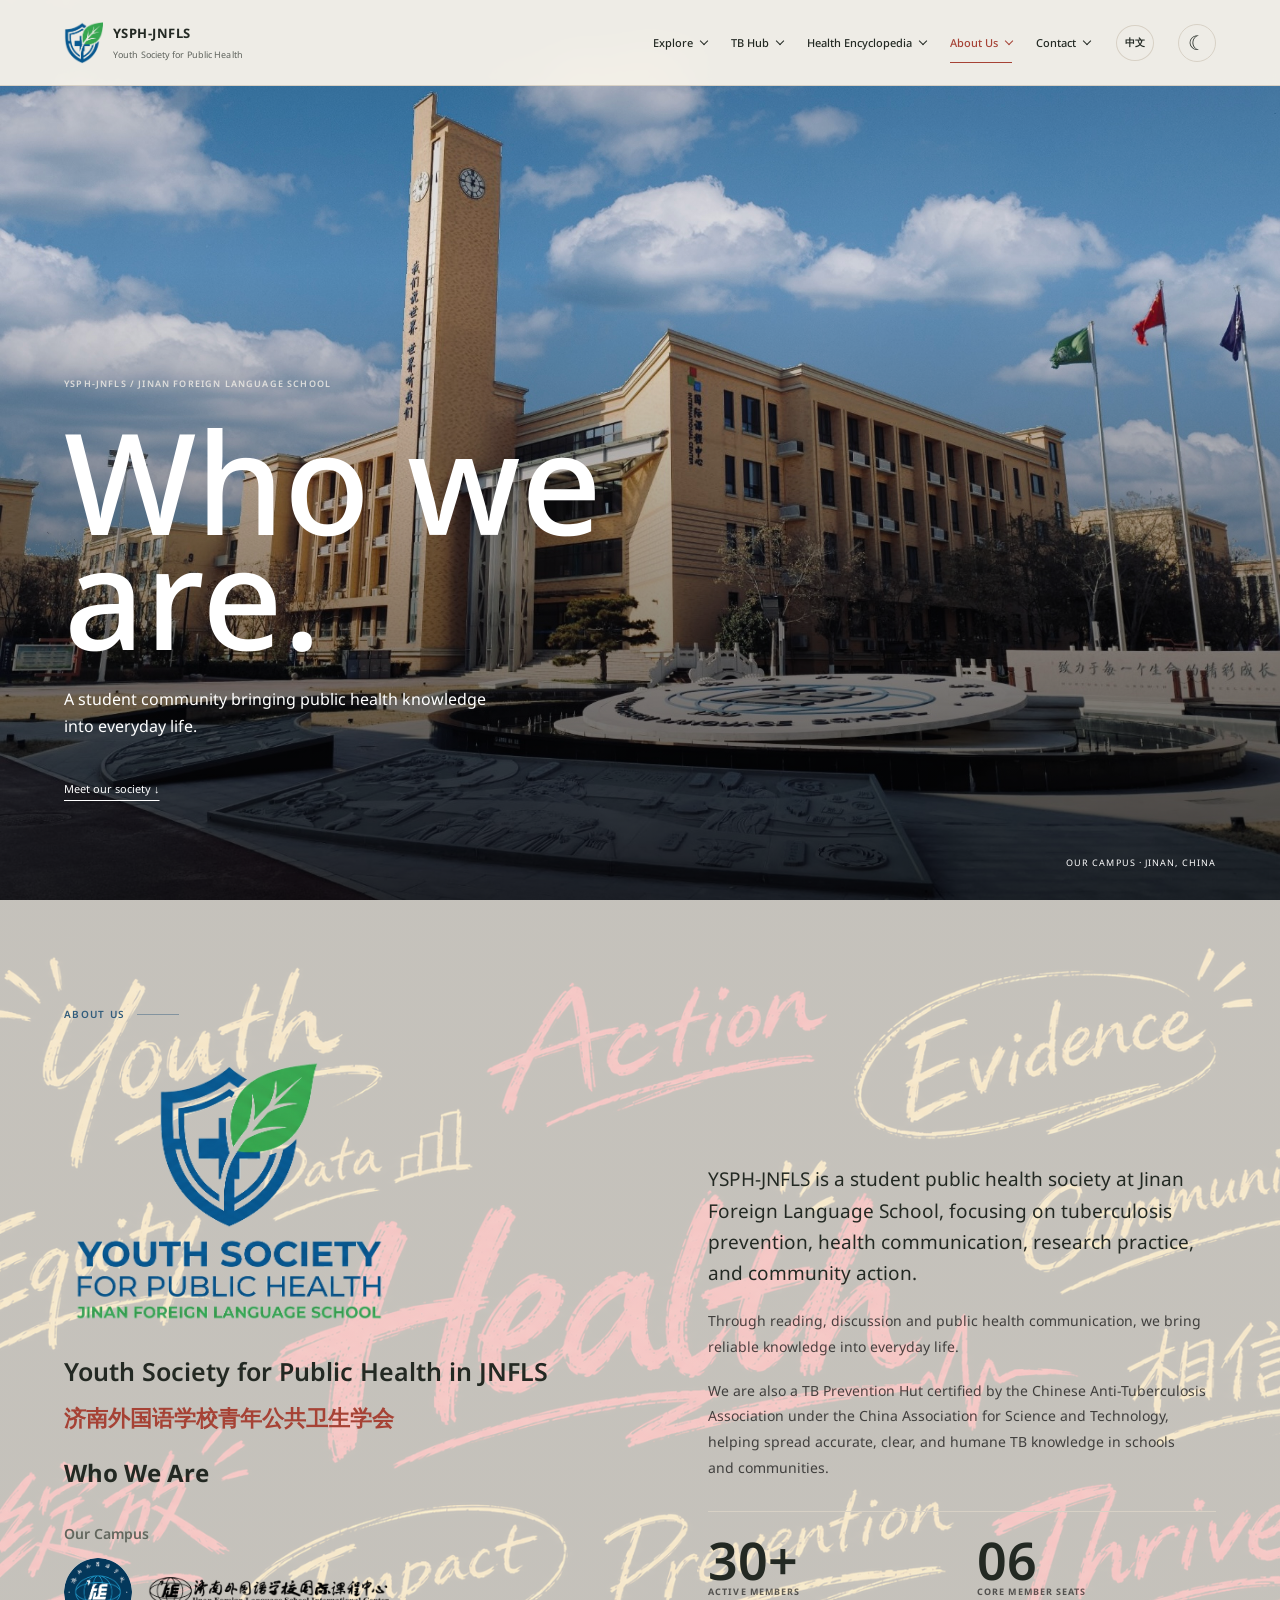
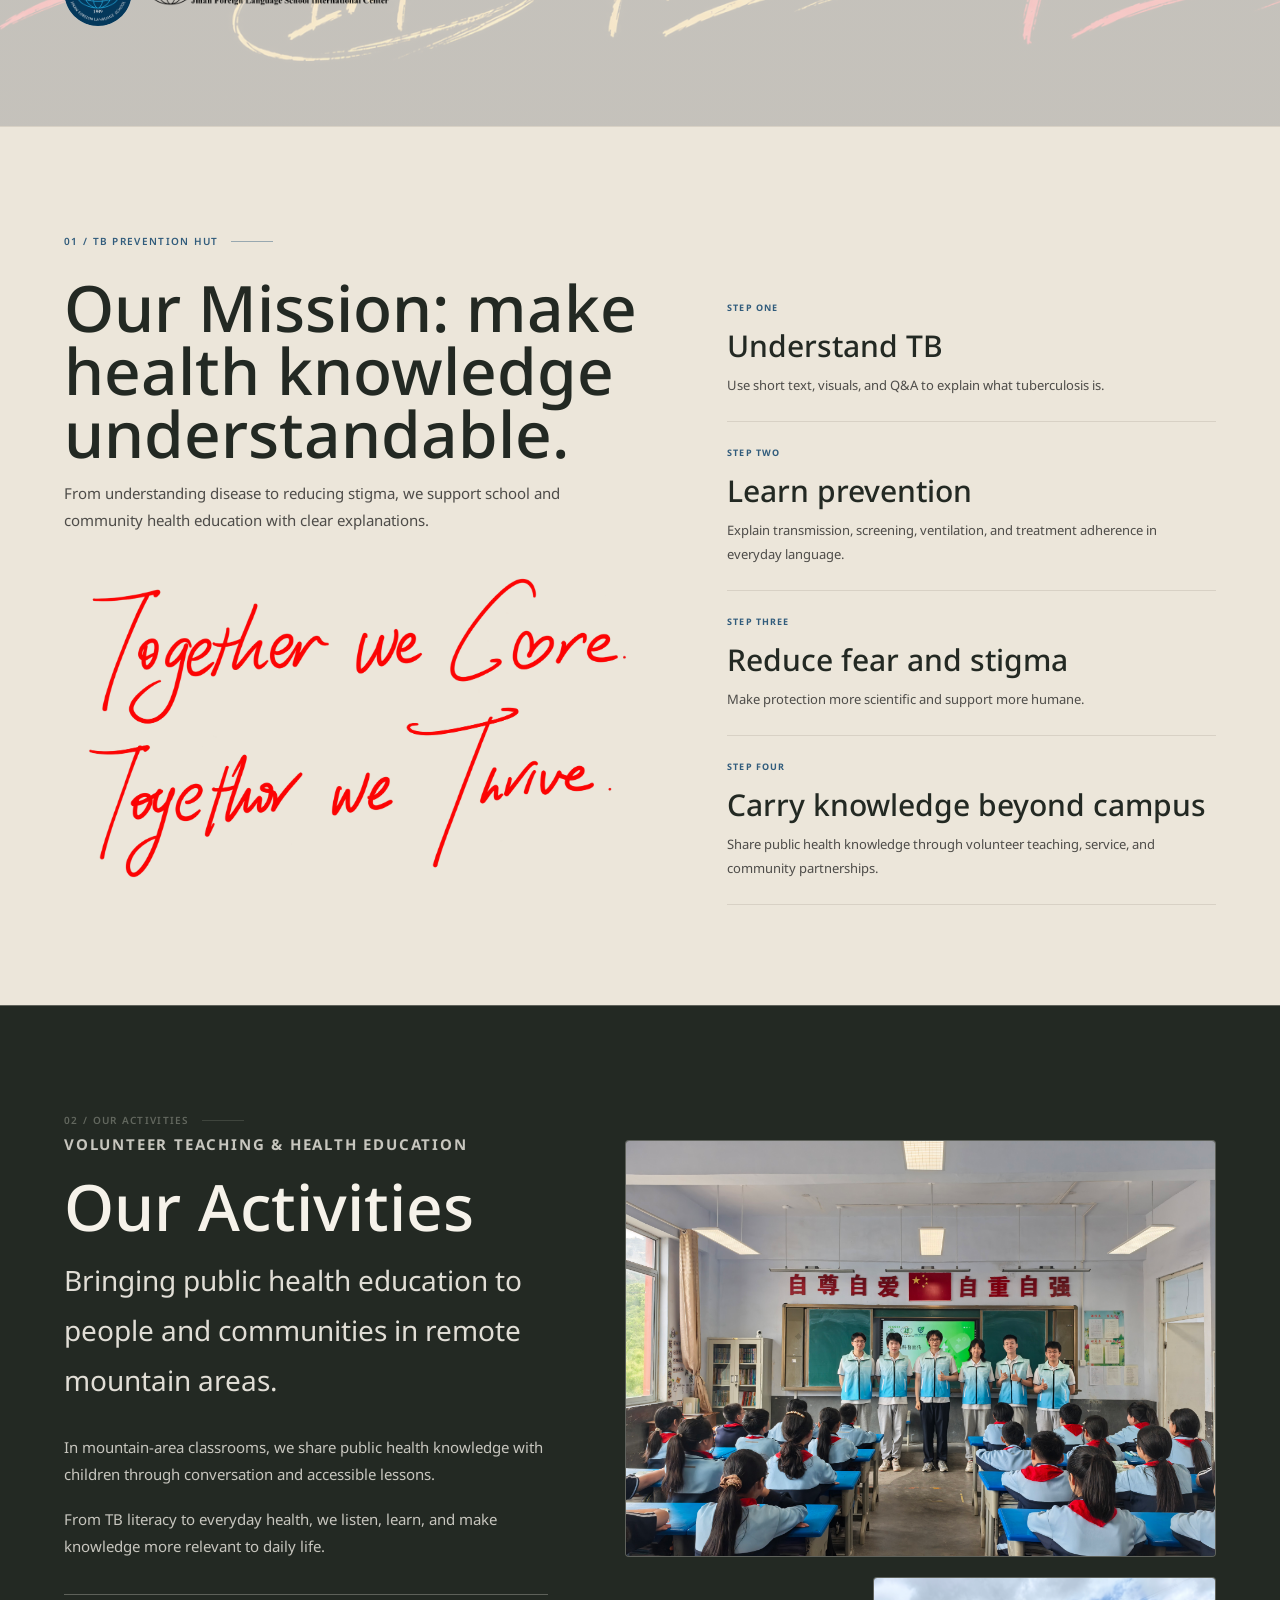
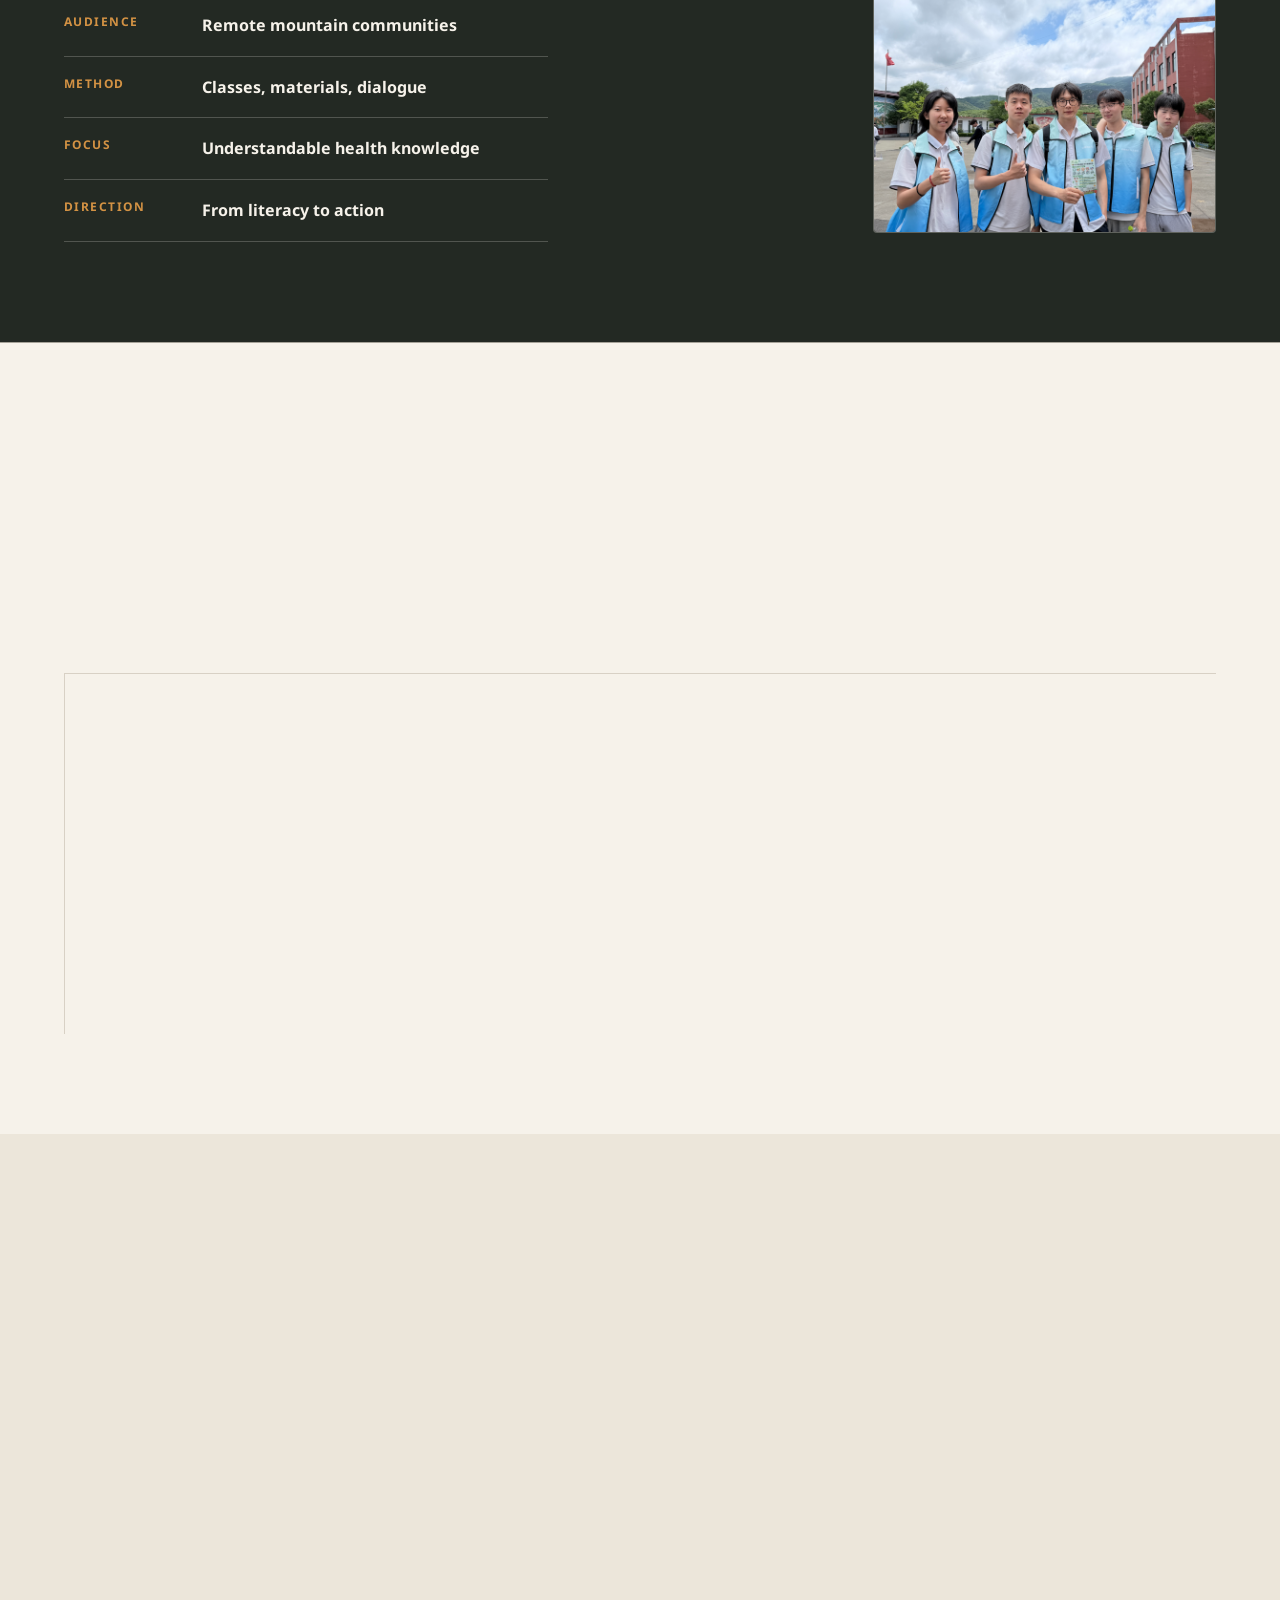
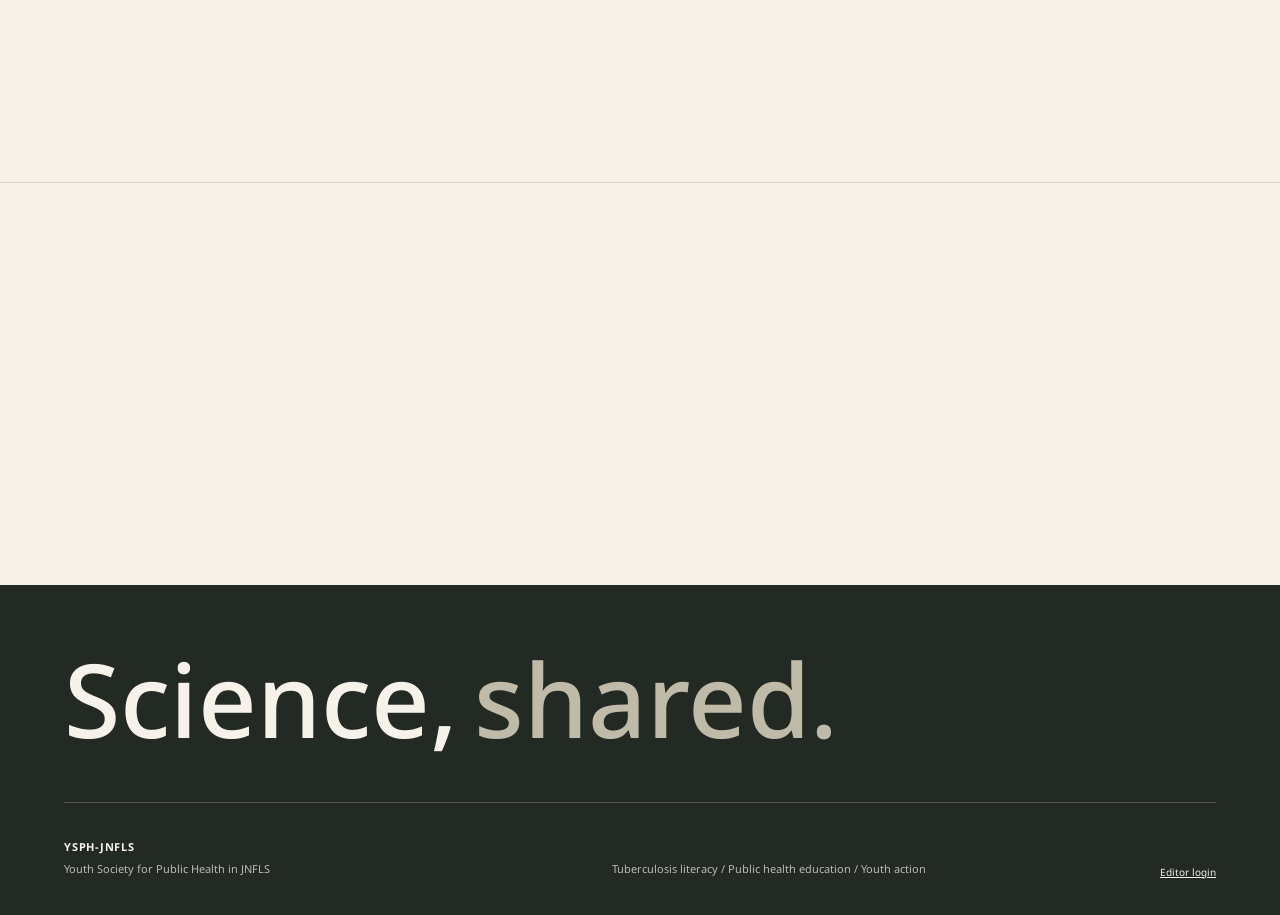
==== commit 804f6cd4: "Refine society introduction layout" ====
--- a/about.html
+++ b/about.html
@@ -12,7 +12,7 @@
 
 
     <link rel="stylesheet" href="styles.css?v=journal10" />
-  <link rel="stylesheet" href="fonts.css?v=library-oct26"><link rel="stylesheet" href="editorial.css?v=library-oct26"><link rel="stylesheet" href="members.css?v=member-zhong-profile"><link rel="stylesheet" href="theme.css?v=9"><script src="theme.js?v=1"></script></head>
+  <link rel="stylesheet" href="fonts.css?v=library-oct26"><link rel="stylesheet" href="editorial.css?v=library-oct26"><link rel="stylesheet" href="members.css?v=member-zhong-profile"><link rel="stylesheet" href="theme.css?v=10"><script src="theme.js?v=1"></script></head>
   <body class="light-page">
     <header class="site-header header-light" data-header>
       <a class="brand" href="index.html#top" aria-label="YSPH-JNFLS home">
--- a/theme.css
+++ b/theme.css
@@ -24,17 +24,19 @@
 @media (max-width: 700px) { .mission-handwriting { margin: 24px 0 8px; } }
 #society-introduction { background: linear-gradient(rgba(246, 242, 234, .8), rgba(246, 242, 234, .8)), url('images/about-chalkboard.png') center / cover no-repeat; }
 html[data-theme='dark'] #society-introduction { background: linear-gradient(rgba(28, 33, 30, .76), rgba(28, 33, 30, .76)), url('images/about-chalkboard.png') center / cover no-repeat; }
-#society-introduction .about-logo { width: min(100%, 270px); margin-bottom: 24px; }
-#society-introduction .society-full-name { max-width: 480px; margin: 0; color: var(--color-ink); font-size: 22px; font-weight: 600; line-height: 1.35; overflow-wrap: anywhere; }
-#society-introduction .official-name { margin: 12px 0 0; font-size: 19px; font-weight: 600; line-height: 1.5; letter-spacing: 0; }
+#society-introduction .about-hero-grid { gap: 48px; }
+#society-introduction .about-logo { width: min(100%, 330px); margin-bottom: 24px; }
+#society-introduction .society-full-name { max-width: 520px; margin: 0; color: var(--color-ink); font-size: 25px; font-weight: 600; line-height: 1.35; overflow-wrap: anywhere; }
+#society-introduction .official-name { margin: 12px 0 0; font-size: 22px; font-weight: 600; line-height: 1.5; letter-spacing: 0; }
 @media (max-width: 700px) {
-  #society-introduction .about-logo { width: min(70%, 240px); }
-  #society-introduction .society-full-name { font-size: 20px; }
-  #society-introduction .official-name { font-size: 18px; }
+  #society-introduction .about-hero-grid { gap: 30px; }
+  #society-introduction .about-logo { width: min(78%, 280px); }
+  #society-introduction .society-full-name { font-size: 22px; }
+  #society-introduction .official-name { font-size: 20px; }
 }
 .campus-identity { margin-top: 30px; }
-.campus-identity > span { color: var(--editorial-muted); font-size: 11px; font-weight: 600; }
+.campus-identity > span { color: var(--editorial-muted); font-size: 14px; font-weight: 600; }
 .campus-logos { display: flex; align-items: center; gap: 16px; margin-top: 12px; }
-.campus-school-logo { width: 50px; height: 50px; border-radius: 50%; object-fit: cover; }
-.campus-international-logo { display: block; width: min(190px, 65%); height: auto; }
+.campus-school-logo { width: 68px; height: 68px; flex: 0 0 68px; border-radius: 50%; object-fit: cover; }
+.campus-international-logo { display: block; width: min(245px, calc(100% - 84px)); height: auto; }
 html[data-theme='dark'] .campus-international-logo { filter: invert(1); }
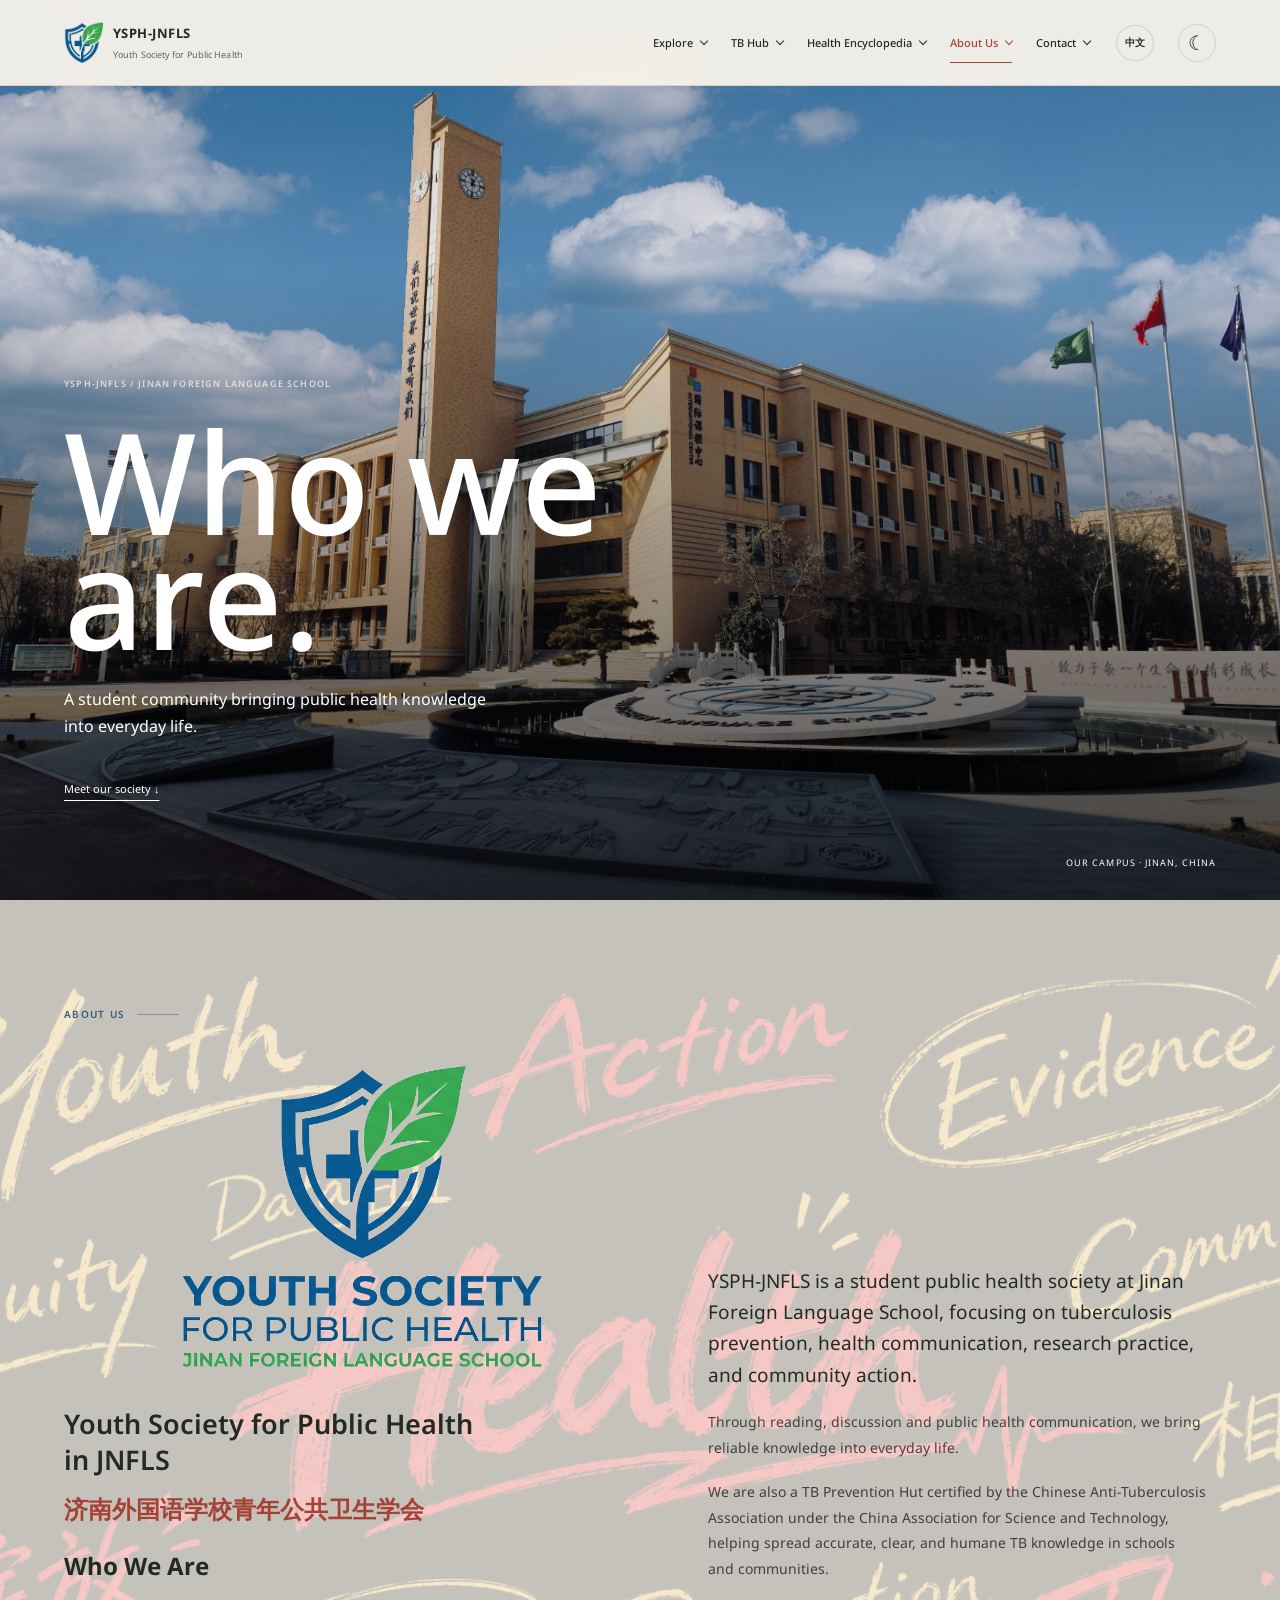
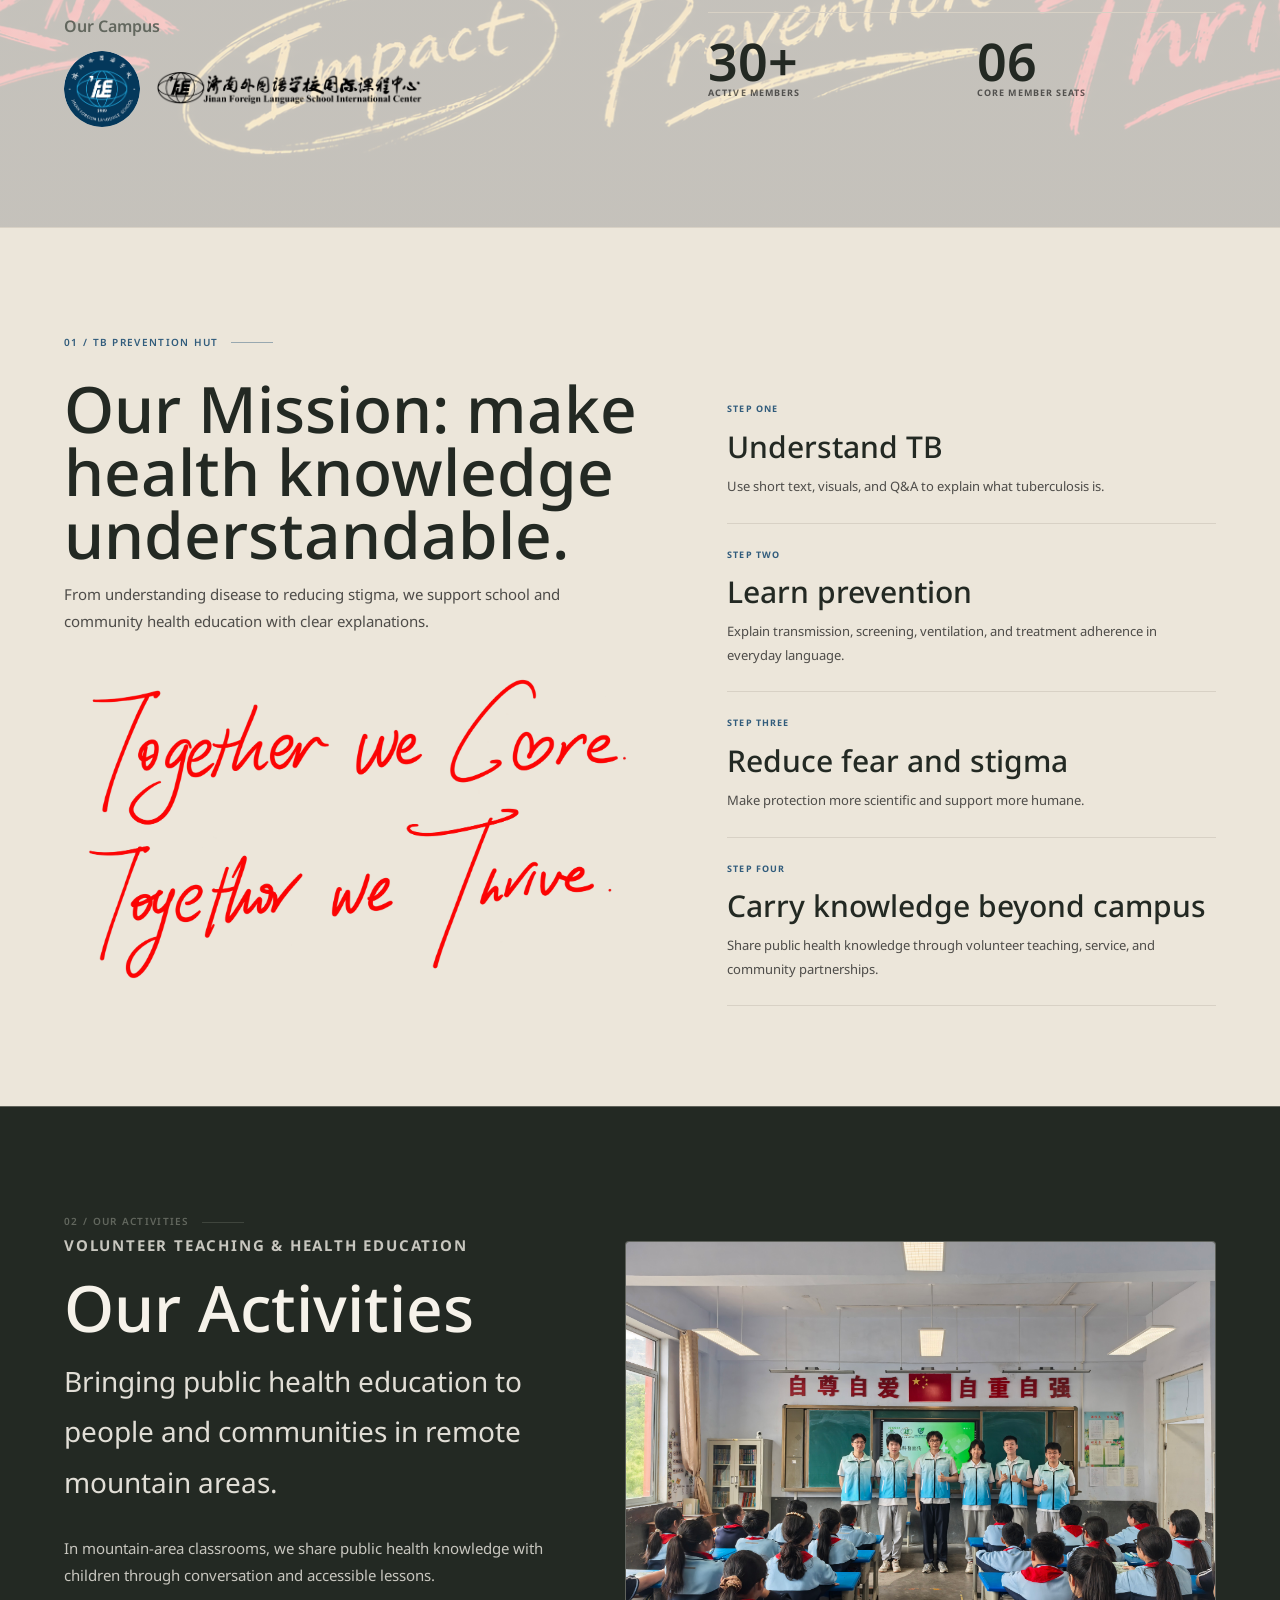
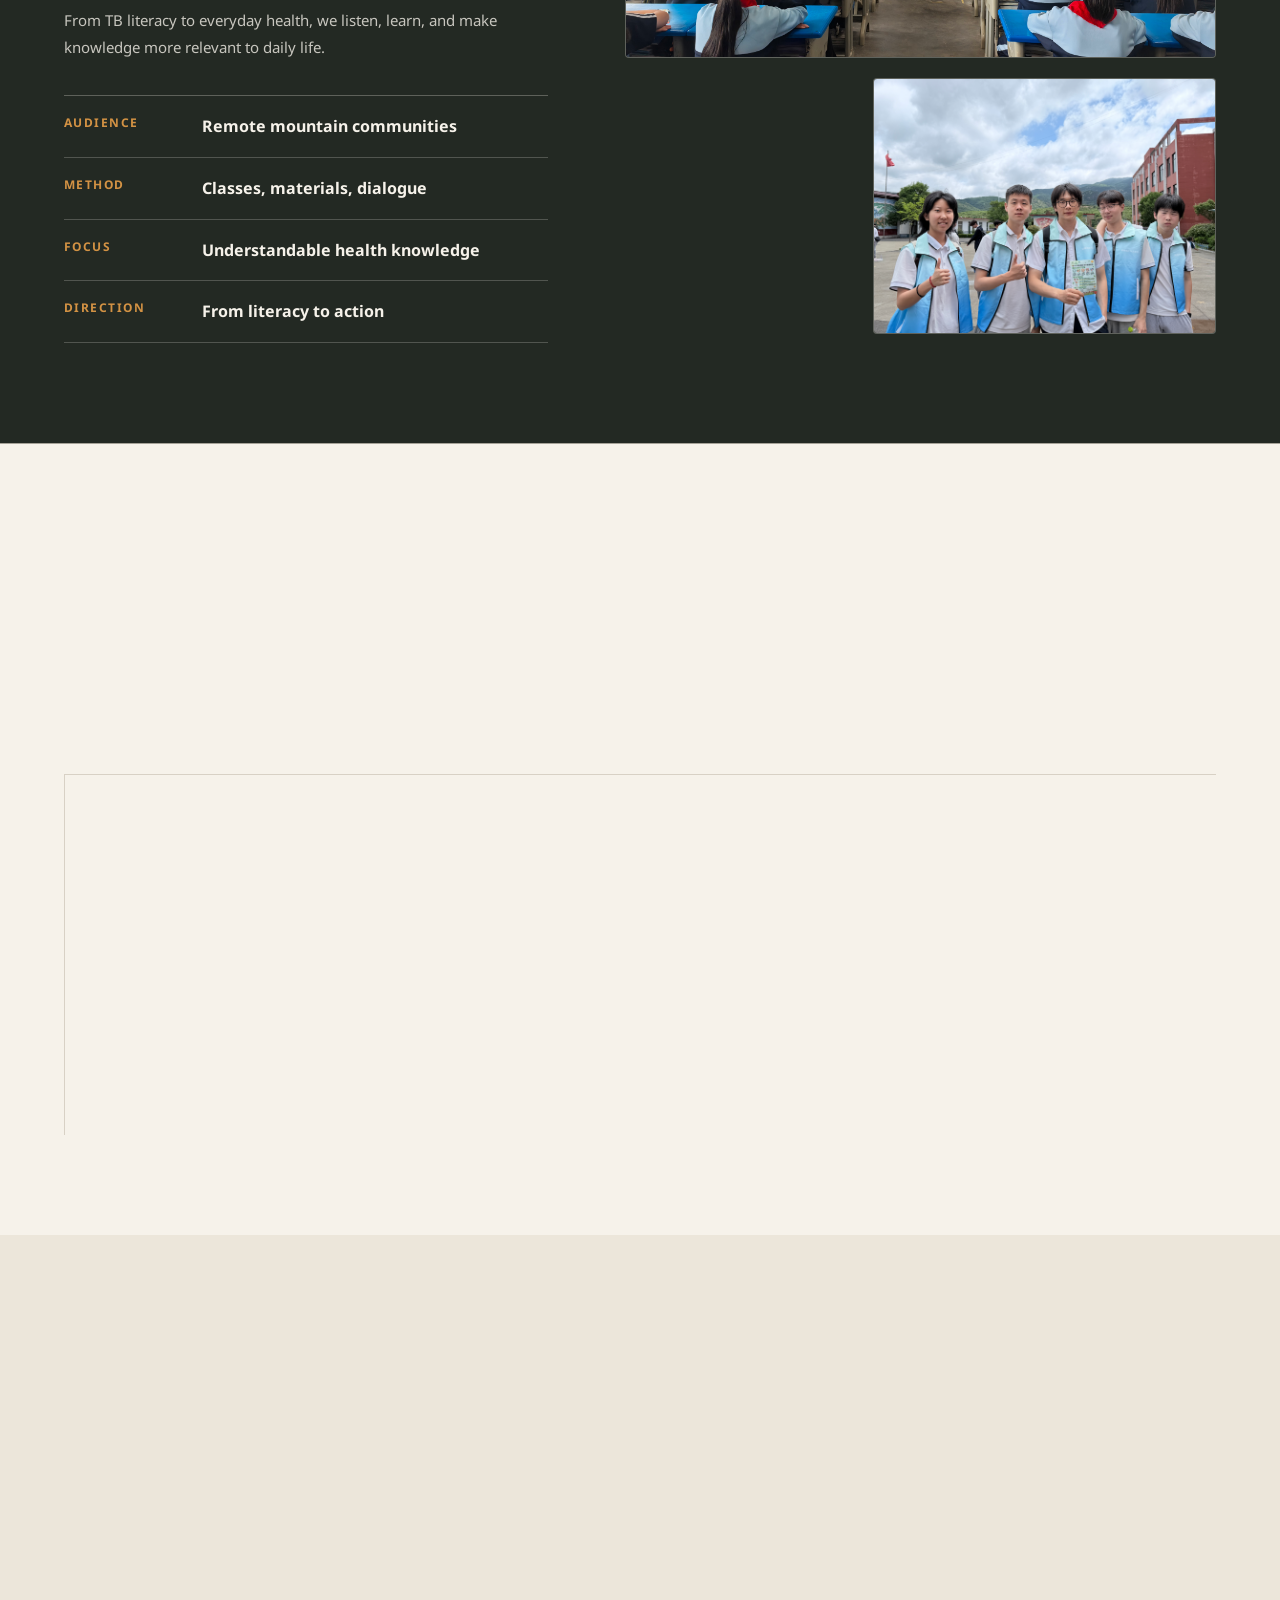
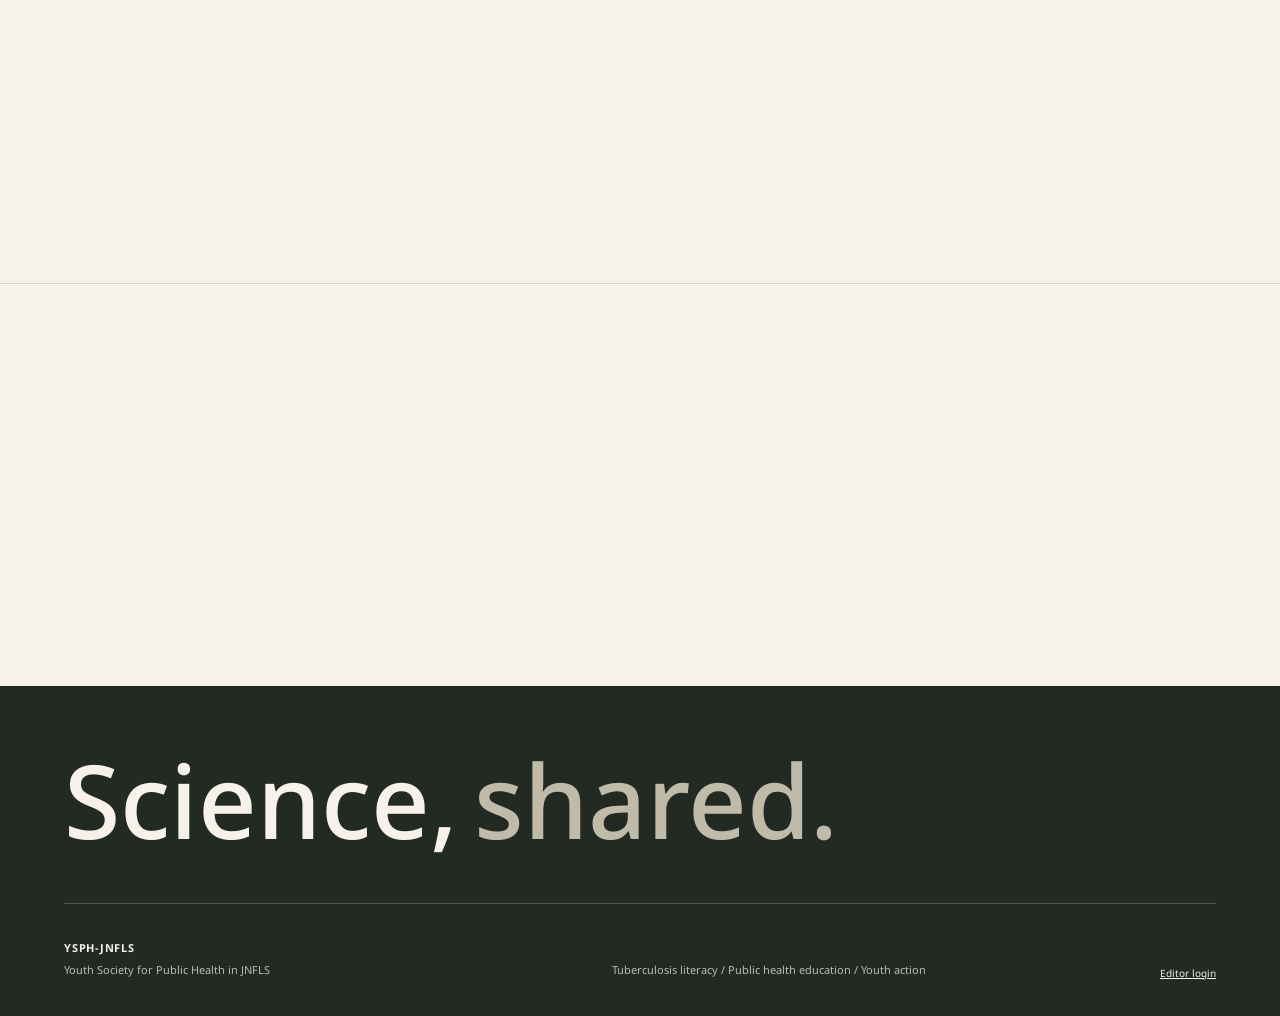
==== commit 4903ee67: "Enlarge and center society identity" ====
--- a/about.html
+++ b/about.html
@@ -12,7 +12,7 @@
 
 
     <link rel="stylesheet" href="styles.css?v=journal10" />
-  <link rel="stylesheet" href="fonts.css?v=library-oct26"><link rel="stylesheet" href="editorial.css?v=library-oct26"><link rel="stylesheet" href="members.css?v=member-zhong-profile"><link rel="stylesheet" href="theme.css?v=10"><script src="theme.js?v=1"></script></head>
+  <link rel="stylesheet" href="fonts.css?v=library-oct26"><link rel="stylesheet" href="editorial.css?v=library-oct26"><link rel="stylesheet" href="members.css?v=member-zhong-profile"><link rel="stylesheet" href="theme.css?v=11"><script src="theme.js?v=1"></script></head>
   <body class="light-page">
     <header class="site-header header-light" data-header>
       <a class="brand" href="index.html#top" aria-label="YSPH-JNFLS home">
--- a/theme.css
+++ b/theme.css
@@ -25,18 +25,18 @@
 #society-introduction { background: linear-gradient(rgba(246, 242, 234, .8), rgba(246, 242, 234, .8)), url('images/about-chalkboard.png') center / cover no-repeat; }
 html[data-theme='dark'] #society-introduction { background: linear-gradient(rgba(28, 33, 30, .76), rgba(28, 33, 30, .76)), url('images/about-chalkboard.png') center / cover no-repeat; }
 #society-introduction .about-hero-grid { gap: 48px; }
-#society-introduction .about-logo { width: min(100%, 330px); margin-bottom: 24px; }
-#society-introduction .society-full-name { max-width: 520px; margin: 0; color: var(--color-ink); font-size: 25px; font-weight: 600; line-height: 1.35; overflow-wrap: anywhere; }
-#society-introduction .official-name { margin: 12px 0 0; font-size: 22px; font-weight: 600; line-height: 1.5; letter-spacing: 0; }
+#society-introduction .about-logo { display: block; width: min(100%, 390px); margin: 0 auto 24px; }
+#society-introduction .society-full-name { max-width: 520px; margin: 0; color: var(--color-ink); font-size: 27px; font-weight: 600; line-height: 1.35; overflow-wrap: anywhere; }
+#society-introduction .official-name { margin: 12px 0 0; font-size: 24px; font-weight: 600; line-height: 1.5; letter-spacing: 0; }
 @media (max-width: 700px) {
   #society-introduction .about-hero-grid { gap: 30px; }
-  #society-introduction .about-logo { width: min(78%, 280px); }
-  #society-introduction .society-full-name { font-size: 22px; }
-  #society-introduction .official-name { font-size: 20px; }
+  #society-introduction .about-logo { width: min(88%, 320px); }
+  #society-introduction .society-full-name { font-size: 24px; }
+  #society-introduction .official-name { font-size: 22px; }
 }
 .campus-identity { margin-top: 30px; }
-.campus-identity > span { color: var(--editorial-muted); font-size: 14px; font-weight: 600; }
+.campus-identity > span { color: var(--editorial-muted); font-size: 16px; font-weight: 600; }
 .campus-logos { display: flex; align-items: center; gap: 16px; margin-top: 12px; }
-.campus-school-logo { width: 68px; height: 68px; flex: 0 0 68px; border-radius: 50%; object-fit: cover; }
-.campus-international-logo { display: block; width: min(245px, calc(100% - 84px)); height: auto; }
+.campus-school-logo { width: 76px; height: 76px; flex: 0 0 76px; border-radius: 50%; object-fit: cover; }
+.campus-international-logo { display: block; width: min(270px, calc(100% - 92px)); height: auto; }
 html[data-theme='dark'] .campus-international-logo { filter: invert(1); }
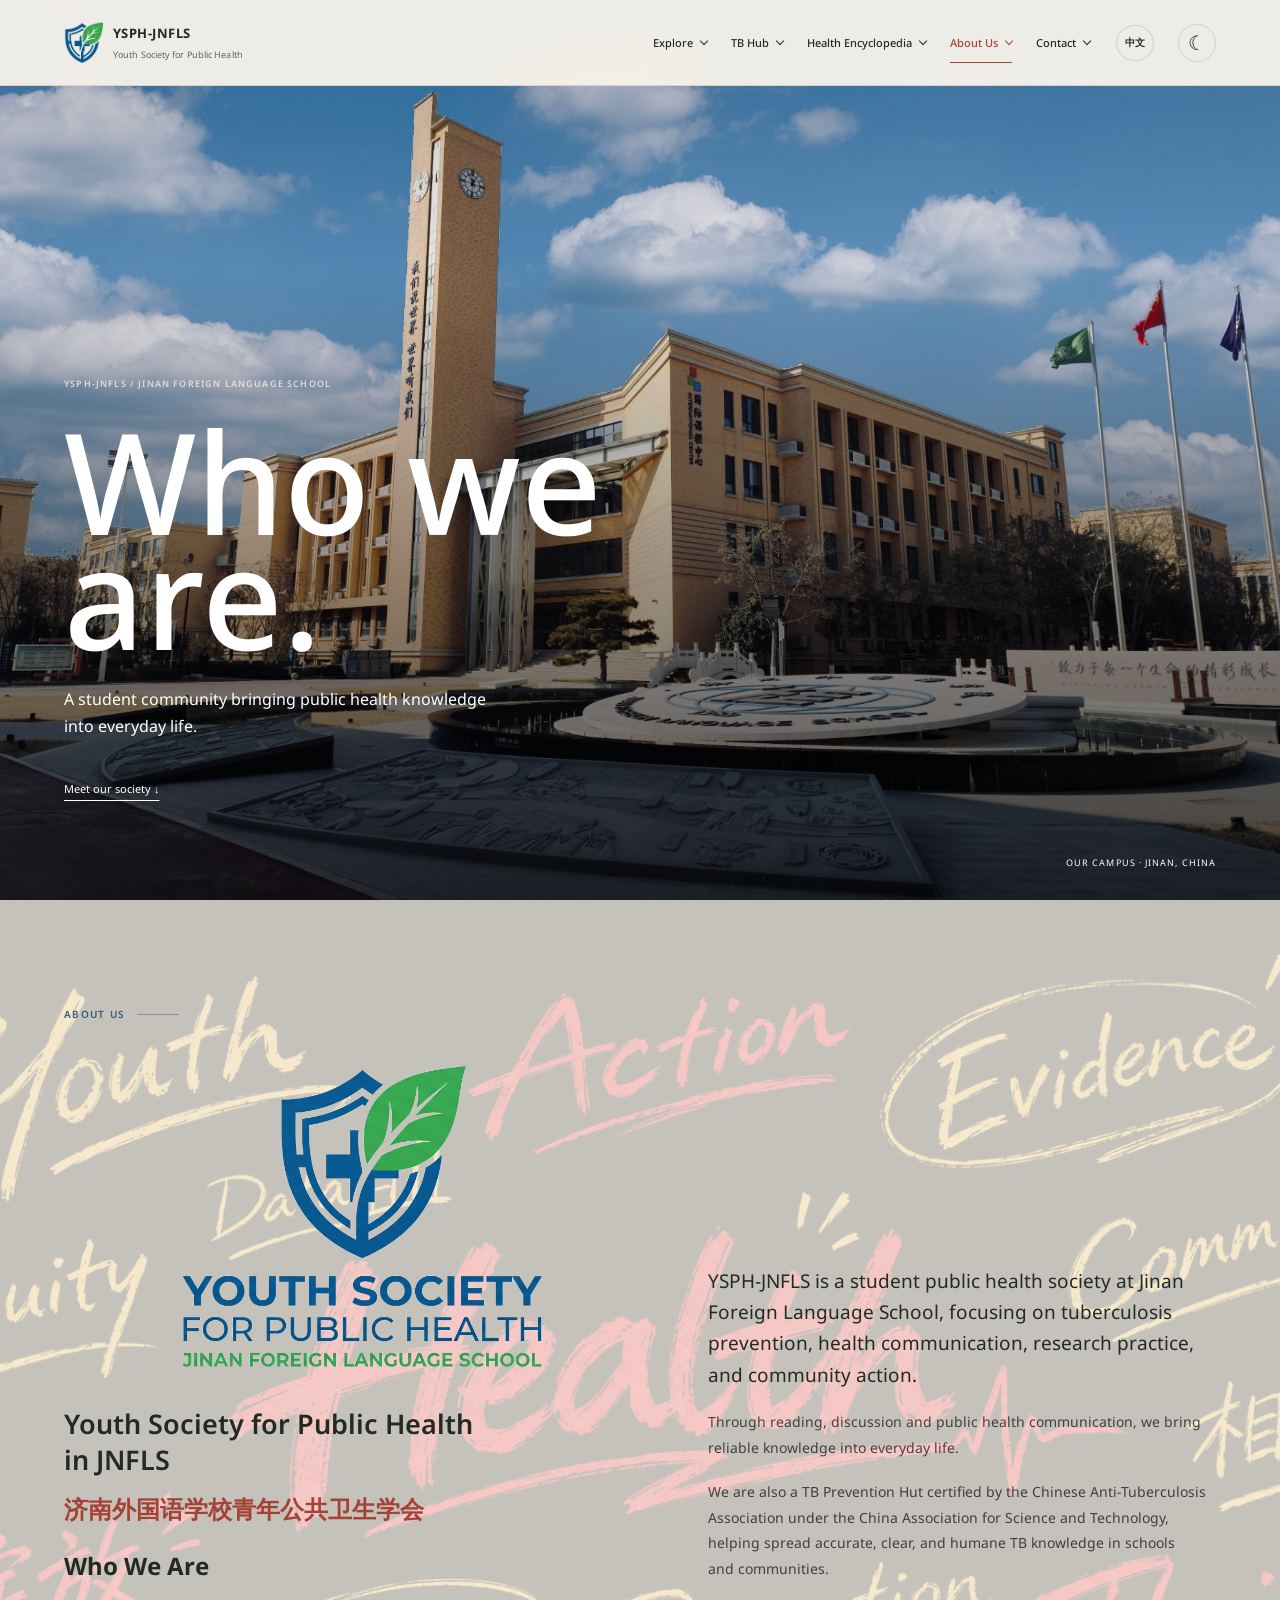
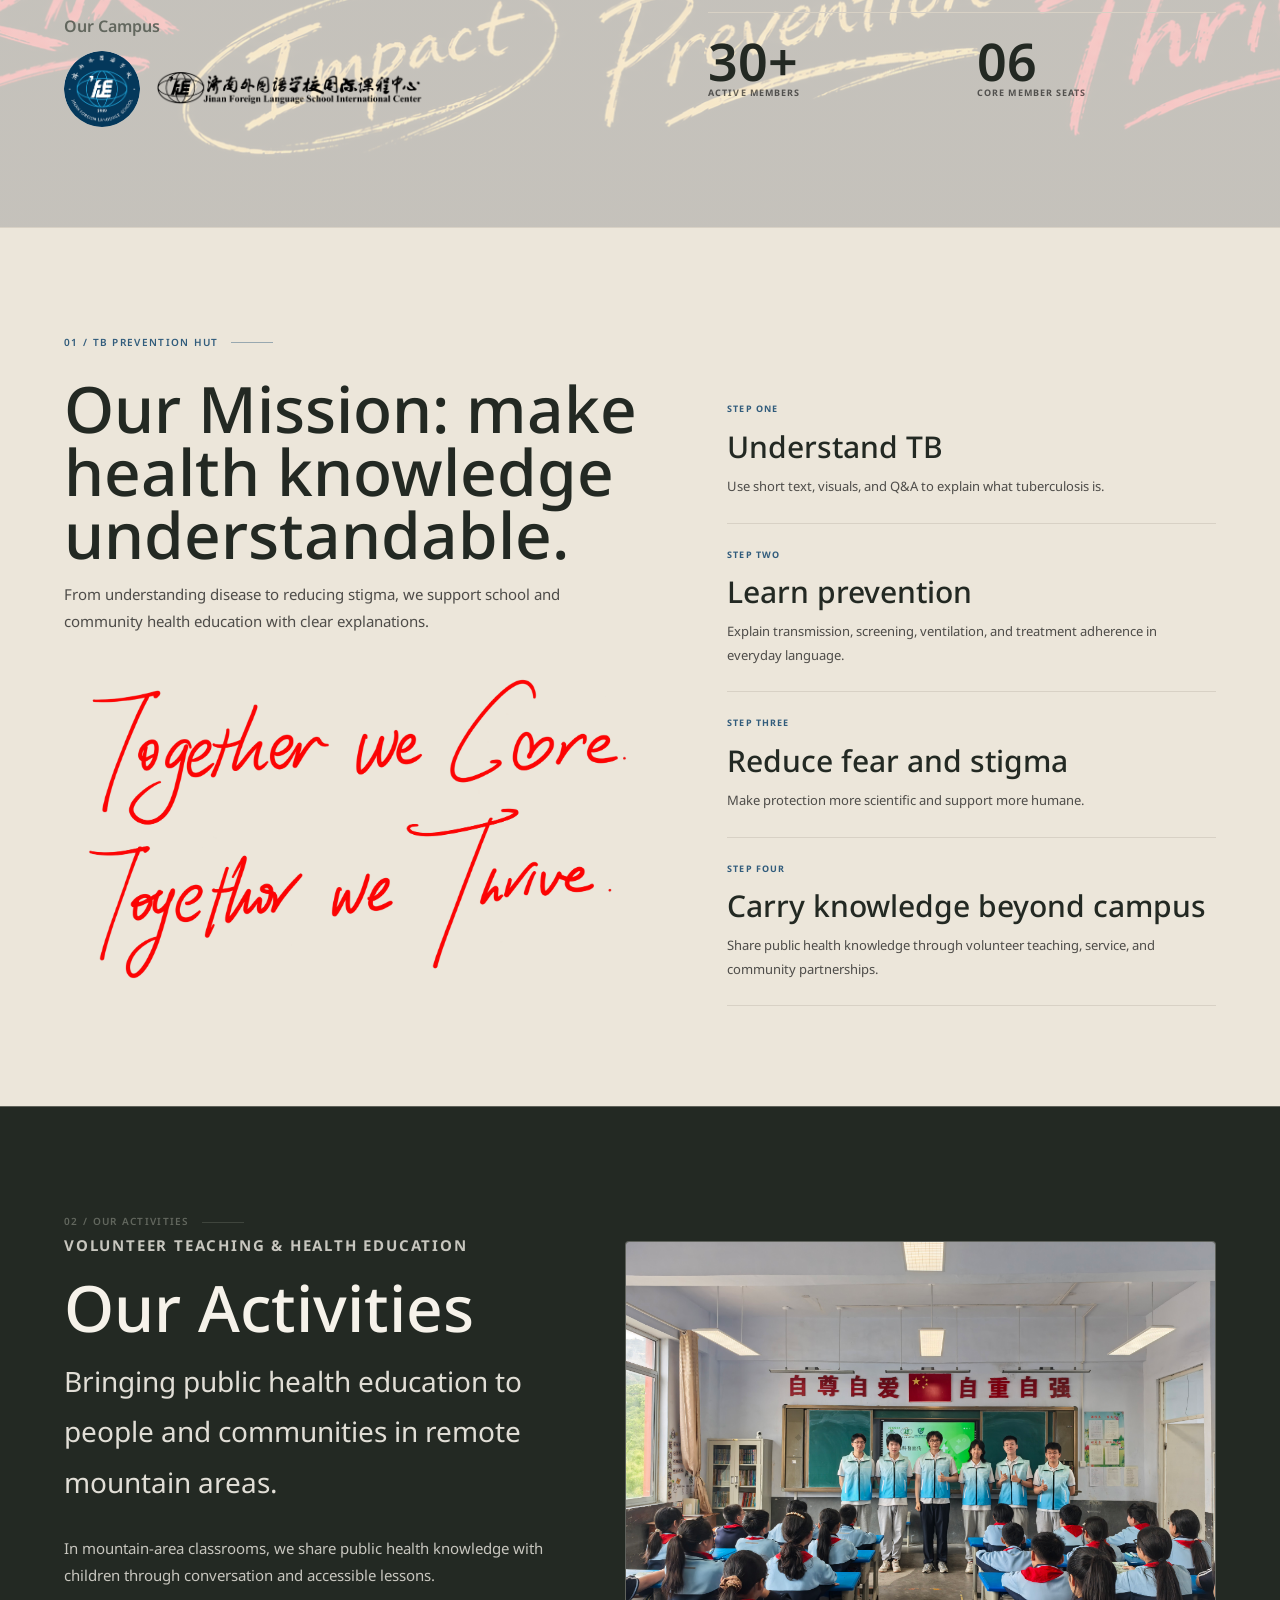
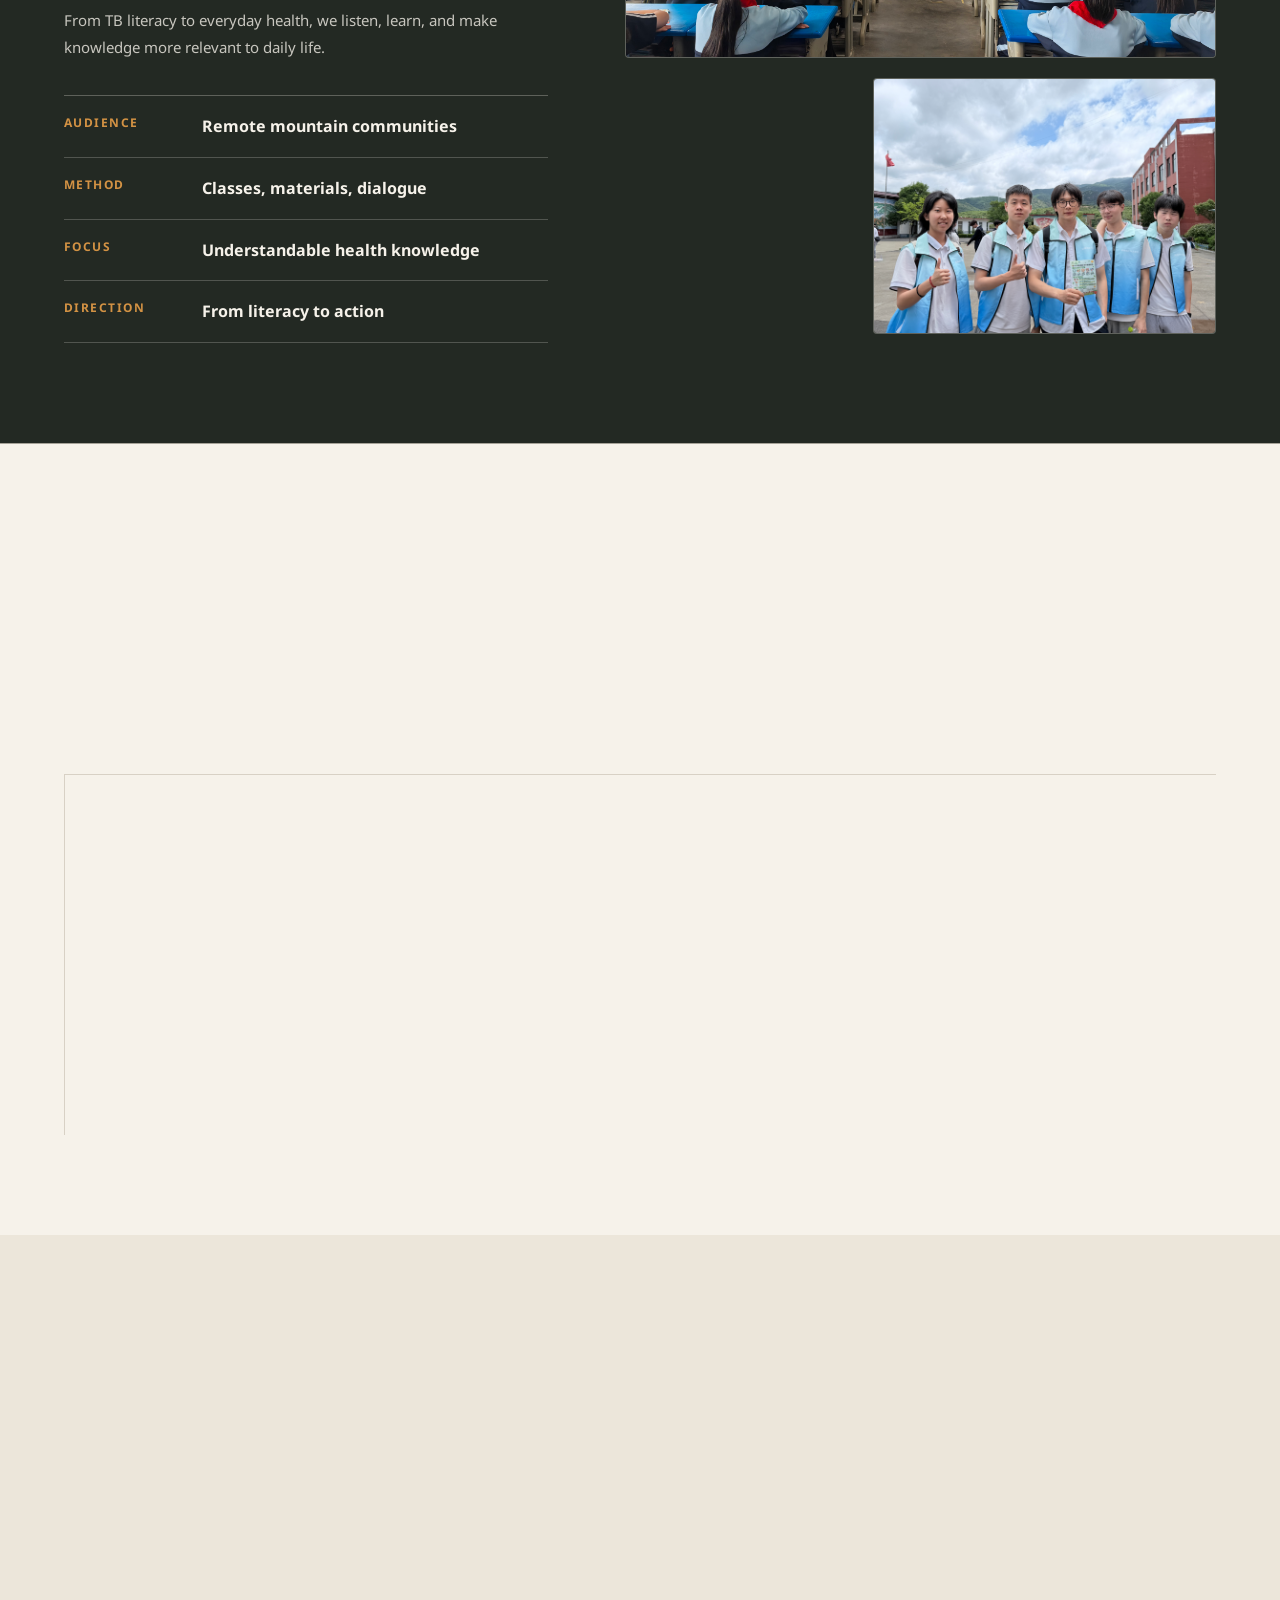
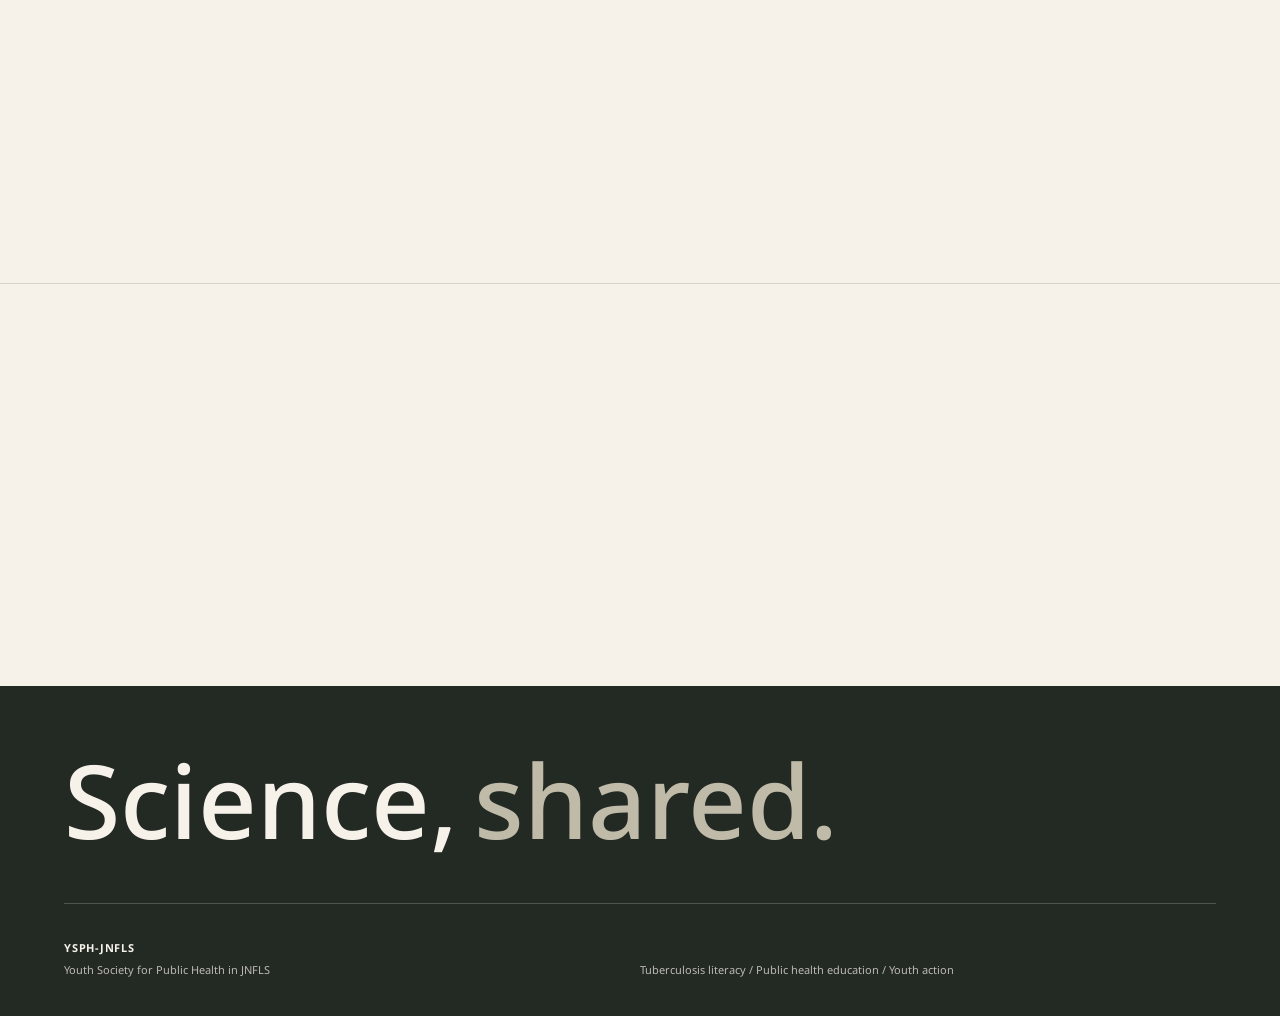
==== commit e7955b2e: "Remove editor login footer links" ====
--- a/about.html
+++ b/about.html
@@ -12,7 +12,7 @@
 
 
     <link rel="stylesheet" href="styles.css?v=journal10" />
-  <link rel="stylesheet" href="fonts.css?v=library-oct26"><link rel="stylesheet" href="editorial.css?v=library-oct26"><link rel="stylesheet" href="members.css?v=member-zhong-profile"><link rel="stylesheet" href="theme.css?v=11"><script src="theme.js?v=1"></script></head>
+  <link rel="stylesheet" href="fonts.css?v=library-oct26"><link rel="stylesheet" href="editorial.css?v=library-oct26"><link rel="stylesheet" href="members.css?v=member-zhong-profile"><link rel="stylesheet" href="theme.css?v=12"><script src="theme.js?v=1"></script></head>
   <body class="light-page">
     <header class="site-header header-light" data-header>
       <a class="brand" href="index.html#top" aria-label="YSPH-JNFLS home">
@@ -372,7 +372,7 @@
         <p data-zh="济南外国语学校青年公共卫生学会" data-en="Youth Society for Public Health in JNFLS">Youth Society for Public Health in JNFLS</p>
       </div>
       <p data-zh="结核病知识传播 / 公共健康教育 / 青年行动" data-en="Tuberculosis literacy / Public health education / Youth action">Tuberculosis literacy / Public health education / Youth action</p>
-    <a class="editor-link" href="admin.html" data-en="Editor login" data-zh="编辑登录">Editor login</a></footer>
+</footer>
 
     <script src="script.js?v=editorial11"></script>
     <script src="motion.js?v=design5" defer></script>
--- a/theme.css
+++ b/theme.css
@@ -22,7 +22,7 @@
 .mission-handwriting { width: 100%; margin: 38px 0 0; }
 .mission-handwriting img { display: block; width: 100%; height: auto; }
 @media (max-width: 700px) { .mission-handwriting { margin: 24px 0 8px; } }
-#society-introduction { background: linear-gradient(rgba(246, 242, 234, .8), rgba(246, 242, 234, .8)), url('images/about-chalkboard.png') center / cover no-repeat; }
+#society-introduction { max-width: none; padding-inline: max(var(--space-page), calc((100% - 1440px) / 2 + var(--space-page))); background: linear-gradient(rgba(246, 242, 234, .8), rgba(246, 242, 234, .8)), url('images/about-chalkboard.png') center / cover no-repeat; }
 html[data-theme='dark'] #society-introduction { background: linear-gradient(rgba(28, 33, 30, .76), rgba(28, 33, 30, .76)), url('images/about-chalkboard.png') center / cover no-repeat; }
 #society-introduction .about-hero-grid { gap: 48px; }
 #society-introduction .about-logo { display: block; width: min(100%, 390px); margin: 0 auto 24px; }
